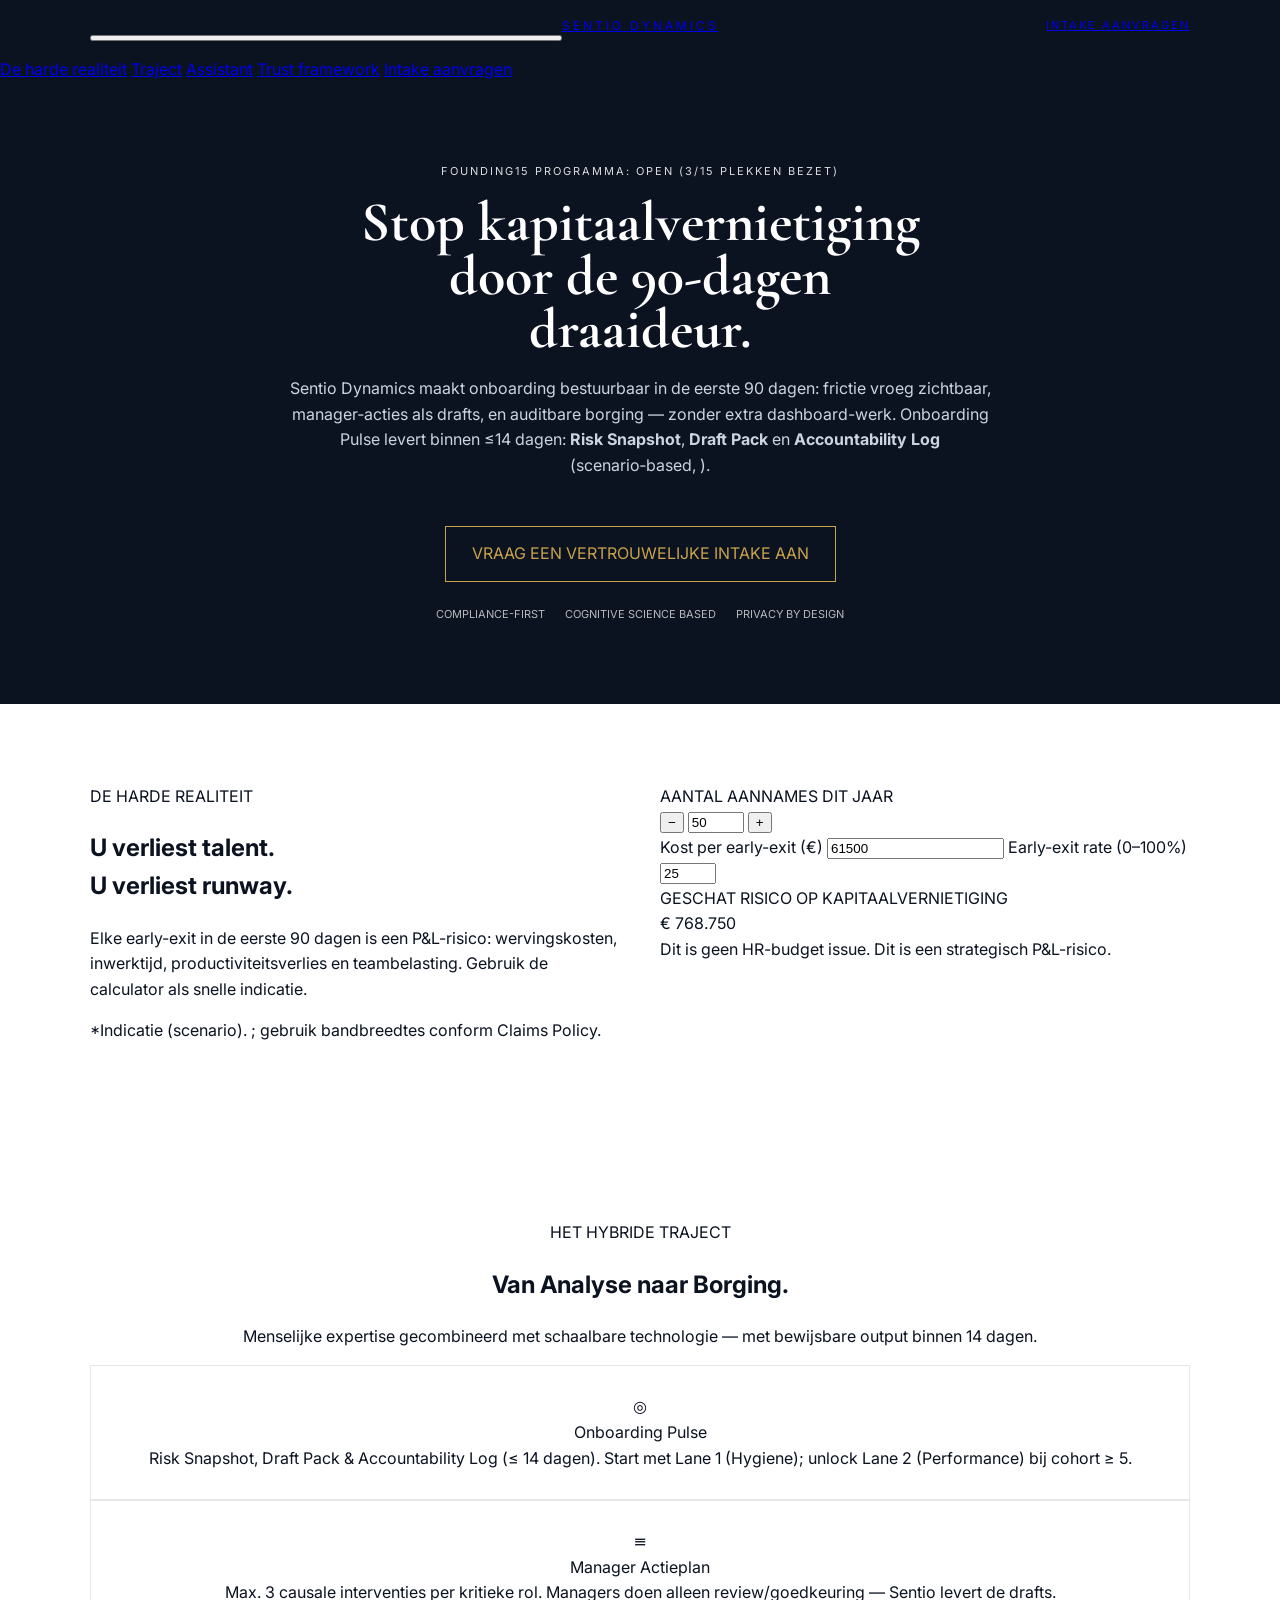
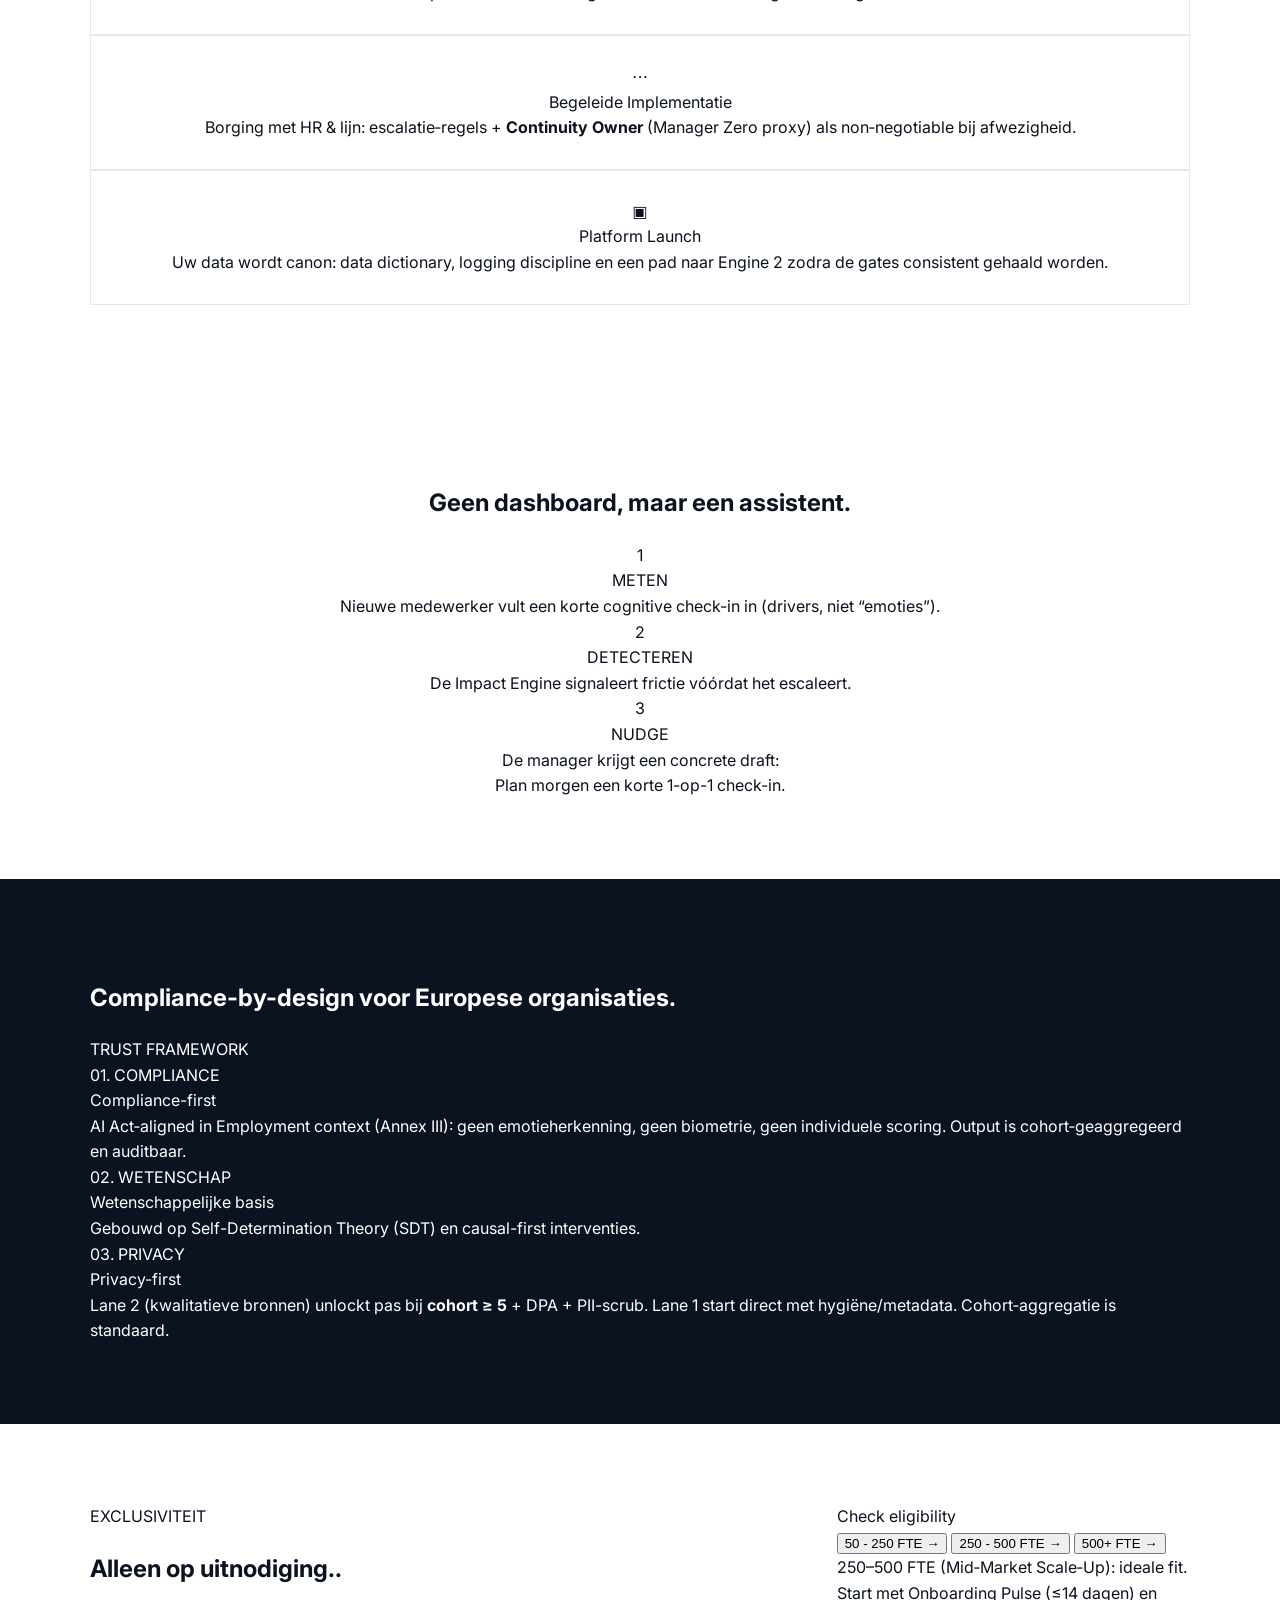
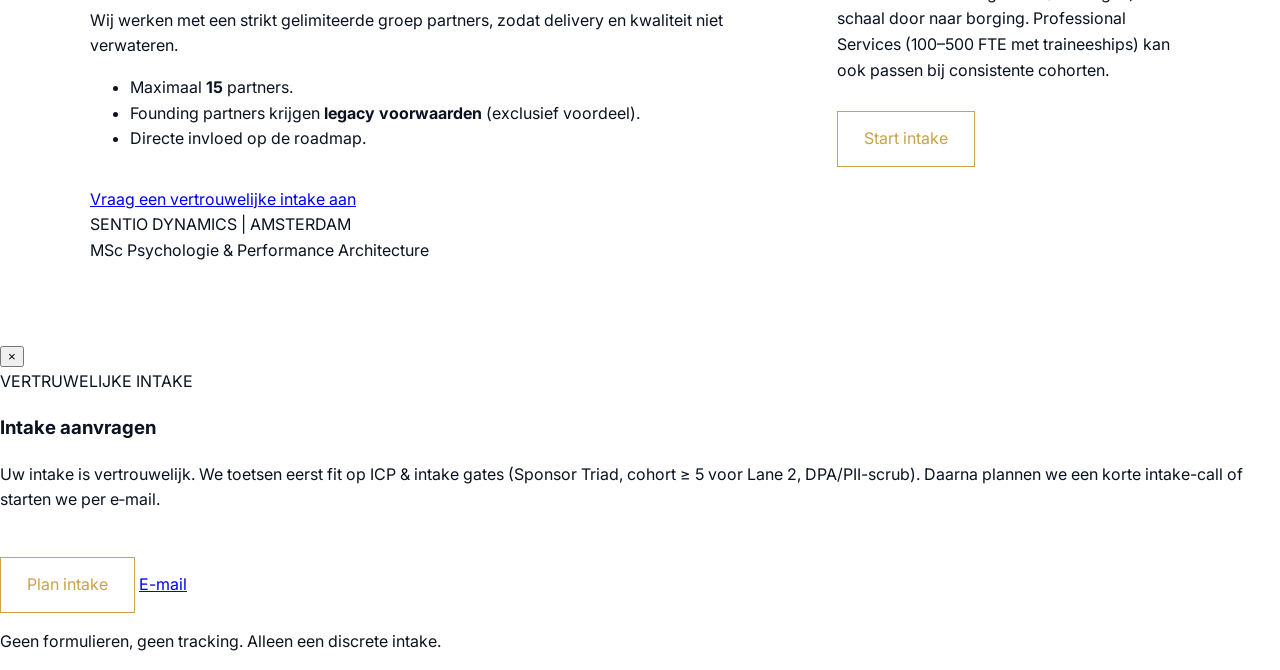
==== index.html @ ab284c91 "Rename index 3.html to index.html" ====
<!doctype html>
<html lang="nl">
<head>
  <meta charset="utf-8" />
  <meta name="viewport" content="width=device-width, initial-scale=1" />
  <title>Sentio Dynamics — Stop kapitaalvernietiging door de 90-dagen draaideur</title>
  <meta name="description" content="Sentio Dynamics maakt onboarding bestuurbaar: binnen 14 dagen een Risk Snapshot, Draft Pack en Accountability Log." />
  <meta property="og:title" content="Sentio Dynamics — Stop kapitaalvernietiging door de 90-dagen draaideur" />
  <meta property="og:description" content="Onboarding Pulse: Risk Snapshot, Draft Pack, Accountability Log. Geen dashboard — wél control." />
  <meta property="og:type" content="website" />
  <meta name="theme-color" content="#0B1220" />
  <link rel="icon" href="assets/favicon.svg" type="image/svg+xml" />
  <link rel="preconnect" href="https://fonts.googleapis.com" />
  <link rel="preconnect" href="https://fonts.gstatic.com" crossorigin />
  <link href="https://fonts.googleapis.com/css2?family=Cormorant+Garamond:wght@400;500;600&family=Inter:wght@400;500;600&display=swap" rel="stylesheet" />
  <link rel="stylesheet" href="styles.css" />
</head>

<body>
  <header class="topbar">
    <div class="container topbar-inner">
      <div class="topbar-spacer"></div>

      <a class="brand" href="#top" aria-label="Sentio Dynamics Home">
        <span class="brand-name">SENTIO DYNAMICS</span>
      </a>

      <a class="topbar-link" href="#intake" data-cta="intake">INTAKE AANVRAGEN</a>

      <button class="mobile-toggle" aria-label="Menu" aria-expanded="false">
        <span></span><span></span><span></span>
      </button>
    </div>

    <div class="mobile-nav" aria-hidden="true">
      <a href="#reality">De harde realiteit</a>
      <a href="#trajectory">Traject</a>
      <a href="#assistent">Assistant</a>
      <a href="#trust">Trust framework</a>
      <a href="#intake" data-cta="intake">Intake aanvragen</a>
    </div>
  </header>

  <main id="top">
    <!-- HERO (dark) -->
    <section class="hero">
      <div class="container hero-inner">
        <div class="badge" id="foundingBadge">
          <span class="badge-dot" aria-hidden="true"></span>
          <span class="badge-text">FOUNDING15 PROGRAMMA: OPEN (<span id="filledCount">3</span>/<span id="totalCount">15</span> PLEKKEN BEZET)</span>
        </div>

        <h1>Stop kapitaalvernietiging<br/>door de 90-dagen<br/>draaideur.</h1>

        <p class="hero-sub">
          Sentio Dynamics maakt onboarding bestuurbaar in de eerste 90 dagen: frictie vroeg zichtbaar,
          manager‑acties als drafts, en auditbare borging — zonder extra dashboard-werk.
          <span class="hero-sub-2">Onboarding Pulse levert binnen ≤14 dagen: <strong>Risk Snapshot</strong>, <strong>Draft Pack</strong> en <strong>Accountability Log</strong> (scenario‑based, ).</span>
        </p>

        <div class="hero-cta" id="intake">
          <a class="btn-gold" href="#" data-cta="intake">VRAAG EEN VERTROUWELIJKE INTAKE AAN</a>
        </div>

        <div class="hero-trust">
          <div class="trust-pill">COMPLIANCE-FIRST</div>
          <div class="trust-pill">COGNITIVE SCIENCE BASED</div>
          <div class="trust-pill">PRIVACY BY DESIGN</div>
        </div>
      </div>
    </section>

    <!-- REALITY + CALCULATOR (light) -->
    <section class="section light" id="reality">
      <div class="container split">
        <div class="split-left">
          <div class="eyebrow">DE HARDE REALITEIT</div>
          <h2>U verliest talent.<br/>U verliest runway.</h2>

          <p class="muted">
            Elke early-exit in de eerste 90 dagen is een P&L-risico: wervingskosten, inwerktijd,
            productiviteitsverlies en teambelasting. Gebruik de calculator als snelle indicatie.
          </p>

          <p class="fine">
            *Indicatie (scenario). ; gebruik bandbreedtes conform Claims Policy.
          </p>
        </div>

        <div class="split-right">
          <div class="calc-card">
            <div class="calc-row">
              <div class="calc-label">AANTAL AANNAMES DIT JAAR</div>
              <div class="calc-input">
                <button class="step" data-step="-1" aria-label="min">−</button>
                <input id="hires" type="number" min="1" max="500" value="50" />
                <button class="step" data-step="1" aria-label="plus">+</button>
              </div>
            </div>

            <div class="calc-grid">
              <label class="field">
                <span>Kost per early-exit (€)</span>
                <input id="cost" type="number" min="5000" step="500" value="61500" />
              </label>
              <label class="field">
                <span>Early-exit rate (0–100%)</span>
                <input id="rate" type="number" min="0" max="100" step="1" value="25" />
              </label>
            </div>

            <div class="calc-result">
              <div class="calc-label red">GESCHAT RISICO OP KAPITAALVERNIETIGING</div>
              <div class="calc-value" id="riskValue">€ 768.750</div>
              <div class="calc-note">Dit is geen HR-budget issue. Dit is een strategisch P&L-risico.</div>
            </div>
          </div>
        </div>
      </div>
    </section>

    <!-- TRAJECT (light) -->
    <section class="section light" id="trajectory">
      <div class="container center">
        <div class="eyebrow">HET HYBRIDE TRAJECT</div>
        <h2>Van Analyse naar Borging.</h2>
        <p class="muted section-lead">Menselijke expertise gecombineerd met schaalbare technologie — met bewijsbare output binnen 14 dagen.</p>

        <div class="cards-4">
          <div class="card">
            <div class="card-icon">◎</div>
            <div class="card-title">Onboarding Pulse</div>
            <div class="card-text">Risk Snapshot, Draft Pack &amp; Accountability Log (≤ 14 dagen). Start met Lane 1 (Hygiene); unlock Lane 2 (Performance) bij cohort ≥ 5.</div>
          </div>
          <div class="card">
            <div class="card-icon">≡</div>
            <div class="card-title">Manager Actieplan</div>
            <div class="card-text">Max. 3 causale interventies per kritieke rol. Managers doen alleen review/goedkeuring — Sentio levert de drafts.</div>
          </div>
          <div class="card">
            <div class="card-icon">⋯</div>
            <div class="card-title">Begeleide Implementatie</div>
            <div class="card-text">Borging met HR &amp; lijn: escalatie‑regels + <strong>Continuity Owner</strong> (Manager Zero proxy) als non‑negotiable bij afwezigheid.</div>
          </div>
          <div class="card card-dark">
            <div class="card-icon">▣</div>
            <div class="card-title">Platform Launch</div>
            <div class="card-text">Uw data wordt canon: data dictionary, logging discipline en een pad naar Engine 2 zodra de gates consistent gehaald worden.</div>
          </div>
        </div>
      </div>
    </section>

    <!-- ASSISTANT (light) -->
    <section class="section light" id="assistent">
      <div class="container center">
        <h2>Geen dashboard, maar een assistent.</h2>

        <div class="steps">
          <div class="stepcol">
            <div class="stepnum">1</div>
            <div class="steptitle">METEN</div>
            <div class="steptext">Nieuwe medewerker vult een korte cognitive check-in in (drivers, niet “emoties”).</div>
          </div>
          <div class="stepcol">
            <div class="stepnum">2</div>
            <div class="steptitle">DETECTEREN</div>
            <div class="steptext">De Impact Engine signaleert frictie vóórdat het escaleert.</div>
          </div>
          <div class="stepcol stepcol-accent">
            <div class="stepnum">3</div>
            <div class="steptitle">NUDGE</div>
            <div class="steptext">De manager krijgt een concrete draft:</div>
            <div class="quote">Plan morgen een korte 1-op-1 check-in.</div>
          </div>
        </div>
      </div>
    </section>

    <!-- TRUST (dark) -->
    <section class="section dark" id="trust">
      <div class="container">
        <div class="trust-head">
          <h2>Compliance-by-design voor Europese organisaties.</h2>
          <div class="trust-tag">TRUST FRAMEWORK</div>
        </div>

        <div class="trust-cards">
          <div class="trust-card">
            <div class="trust-kicker">01. COMPLIANCE</div>
            <div class="trust-title">Compliance-first</div>
            <div class="trust-text">AI Act‑aligned in Employment context (Annex III): geen emotieherkenning, geen biometrie, geen individuele scoring. Output is cohort‑geaggregeerd en auditbaar.</div>
          </div>
          <div class="trust-card">
            <div class="trust-kicker">02. WETENSCHAP</div>
            <div class="trust-title">Wetenschappelijke basis</div>
            <div class="trust-text">Gebouwd op Self-Determination Theory (SDT) en causal-first interventies.</div>
          </div>
          <div class="trust-card">
            <div class="trust-kicker">03. PRIVACY</div>
            <div class="trust-title">Privacy-first</div>
            <div class="trust-text">Lane 2 (kwalitatieve bronnen) unlockt pas bij <strong>cohort ≥ 5</strong> + DPA + PII-scrub. Lane 1 start direct met hygiëne/metadata. Cohort‑aggregatie is standaard.</div>
          </div>
        </div>
      </div>
    </section>

    <!-- EXCLUSIVITY + ELIGIBILITY (light) -->
    <section class="section light" aria-label="Exclusiviteit">
      <div class="container">
        <div class="invite">
          <div class="invite-left">
            <div class="tag">EXCLUSIVITEIT</div>
            <h2>Alleen op uitnodiging..</h2>
            <p class="muted">Wij werken met een strikt gelimiteerde groep partners, zodat delivery en kwaliteit niet verwateren.</p>

            <ul class="bullets">
              <li><span class="bullet-dot"></span> Maximaal <strong>15</strong> partners.</li>
              <li><span class="bullet-dot"></span> Founding partners krijgen <strong>legacy voorwaarden</strong> (exclusief voordeel).</li>
              <li><span class="bullet-dot"></span> Directe invloed op de roadmap.</li>
            </ul>
          </div>

          <div class="invite-right">
            <div class="eligibility">
              <div class="elig-head">Check eligibility</div>
              <button class="elig-item" data-segment="50-250">50 - 250 FTE <span>→</span></button>
              <button class="elig-item elig-recommended" data-segment="250-500">250 - 500 FTE <span>→</span></button>
              <button class="elig-item" data-segment="500+">500+ FTE <span>→</span></button>

              <div class="elig-result" id="eligResult">
                <div class="elig-title">250–500 FTE (Mid‑Market Scale‑Up): ideale fit.</div>
                <div class="elig-text">Start met Onboarding Pulse (≤14 dagen) en schaal door naar borging. Professional Services (100–500 FTE met traineeships) kan ook passen bij consistente cohorten.</div>
                <a class="btn-gold btn-inline" href="#" data-cta="intake">Start intake</a>
              </div>
            </div>
          </div>
        </div>

        <div class="bottom-cta">
          <h3></h3>
          <a class="link" href="#" data-cta="intake">Vraag een vertrouwelijke intake aan</a>
          <div class="footerline">SENTIO DYNAMICS <span class="sep">|</span> AMSTERDAM</div>
          <div class="footerline faint">MSc Psychologie & Performance Architecture</div>
        </div>
      </div>
    </section>
  </main>

  <!-- MODAL -->
  <div class="modal" id="modal" aria-hidden="true" role="dialog" aria-modal="true" aria-label="Intake aanvragen">
    <div class="modal-backdrop" data-close></div>
    <div class="modal-card">
      <button class="modal-close" aria-label="Close" data-close>×</button>
      <div class="modal-tag">VERTRUWELIJKE INTAKE</div>
      <h3>Intake aanvragen</h3>
      <p class="muted">
        Uw intake is vertrouwelijk. We toetsen eerst fit op ICP & intake gates (Sponsor Triad, cohort ≥ 5 voor Lane 2, DPA/PII-scrub). Daarna plannen we een korte intake-call of starten we per e‑mail.
      </p>
      <div class="modal-actions">
        <a class="btn-gold btn-full" href="#" id="bookLink">Plan intake</a>
        <a class="btn-ghost btn-full" href="#" id="emailLink">E-mail</a>
      </div>
      <p class="fine">Geen formulieren, geen tracking. Alleen een discrete intake.</p>
    </div>
  </div>

  <script src="script.js"></script>
</body>
</html>
---- styles.css ----
/* Stable layout stylesheet (unchanged structure) */
body{margin:0;font-family:Inter,system-ui;background:#fff;color:#0B1220;line-height:1.6}
.container{max-width:1100px;margin:auto;padding:0 20px}
.topbar{position:sticky;top:0;background:#0B1220;color:#fff;z-index:10}
.topbar-inner{display:grid;grid-template-columns:1fr auto 1fr;align-items:center;padding:16px 0}
.brand{letter-spacing:3px;font-size:12px}
.topbar-link{justify-self:end;font-size:11px;letter-spacing:2px}
.hero{background:#0B1220;color:#fff;padding:80px 0;text-align:center}
.badge{font-size:11px;letter-spacing:2px;margin-bottom:16px;opacity:.85}
h1{font-family:"Cormorant Garamond",serif;font-size:56px;line-height:.95;margin:0}
.hero-sub{max-width:720px;margin:20px auto;color:#cbd5e1}
.hero-trust{display:flex;gap:20px;justify-content:center;margin-top:24px;font-size:11px;opacity:.7;flex-wrap:wrap}
.btn-gold{display:inline-block;margin-top:28px;padding:14px 26px;border:1px solid #C9A24A;color:#C9A24A;text-decoration:none}
.section{padding:80px 0}
.section.light{background:#fff}
.section.dark{background:#0B1220;color:#fff}
.section.soft{background:#f6f7fb}
.split{display:grid;grid-template-columns:1fr 1fr;gap:40px}
.card{background:#fff;border:1px solid #e5e7eb;padding:28px}
.card.dark{background:#0B1220;color:#fff;border-color:#1f2937}
.price{font-family:"Cormorant Garamond",serif;font-size:40px;color:#7c2d12}
.cards{display:grid;grid-template-columns:repeat(3,1fr);gap:20px;margin-top:40px}
.center{text-align:center}
.invite{display:grid;grid-template-columns:2fr 1fr;gap:40px}
.footer{padding:40px 0;border-top:1px solid #e5e7eb}
@media(max-width:900px){
.split,.cards,.invite{grid-template-columns:1fr}
h1{font-size:44px}
}
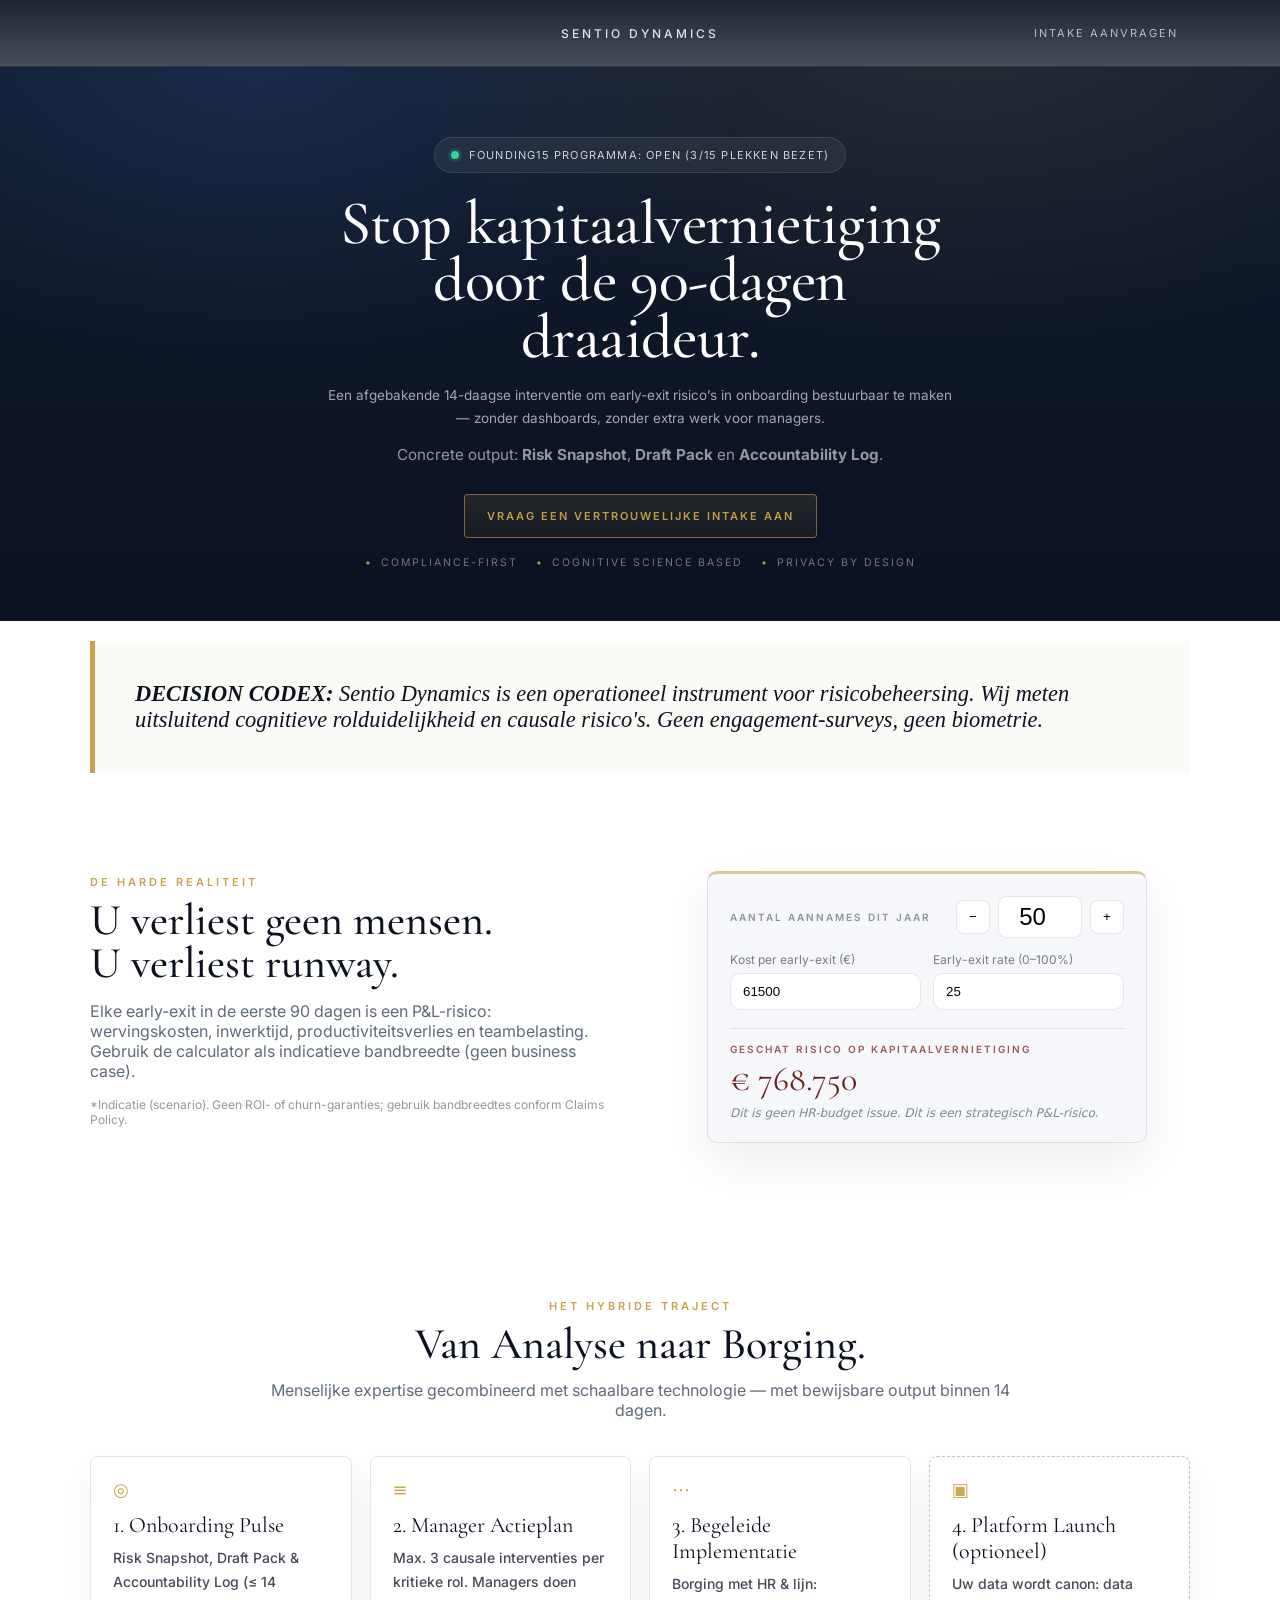
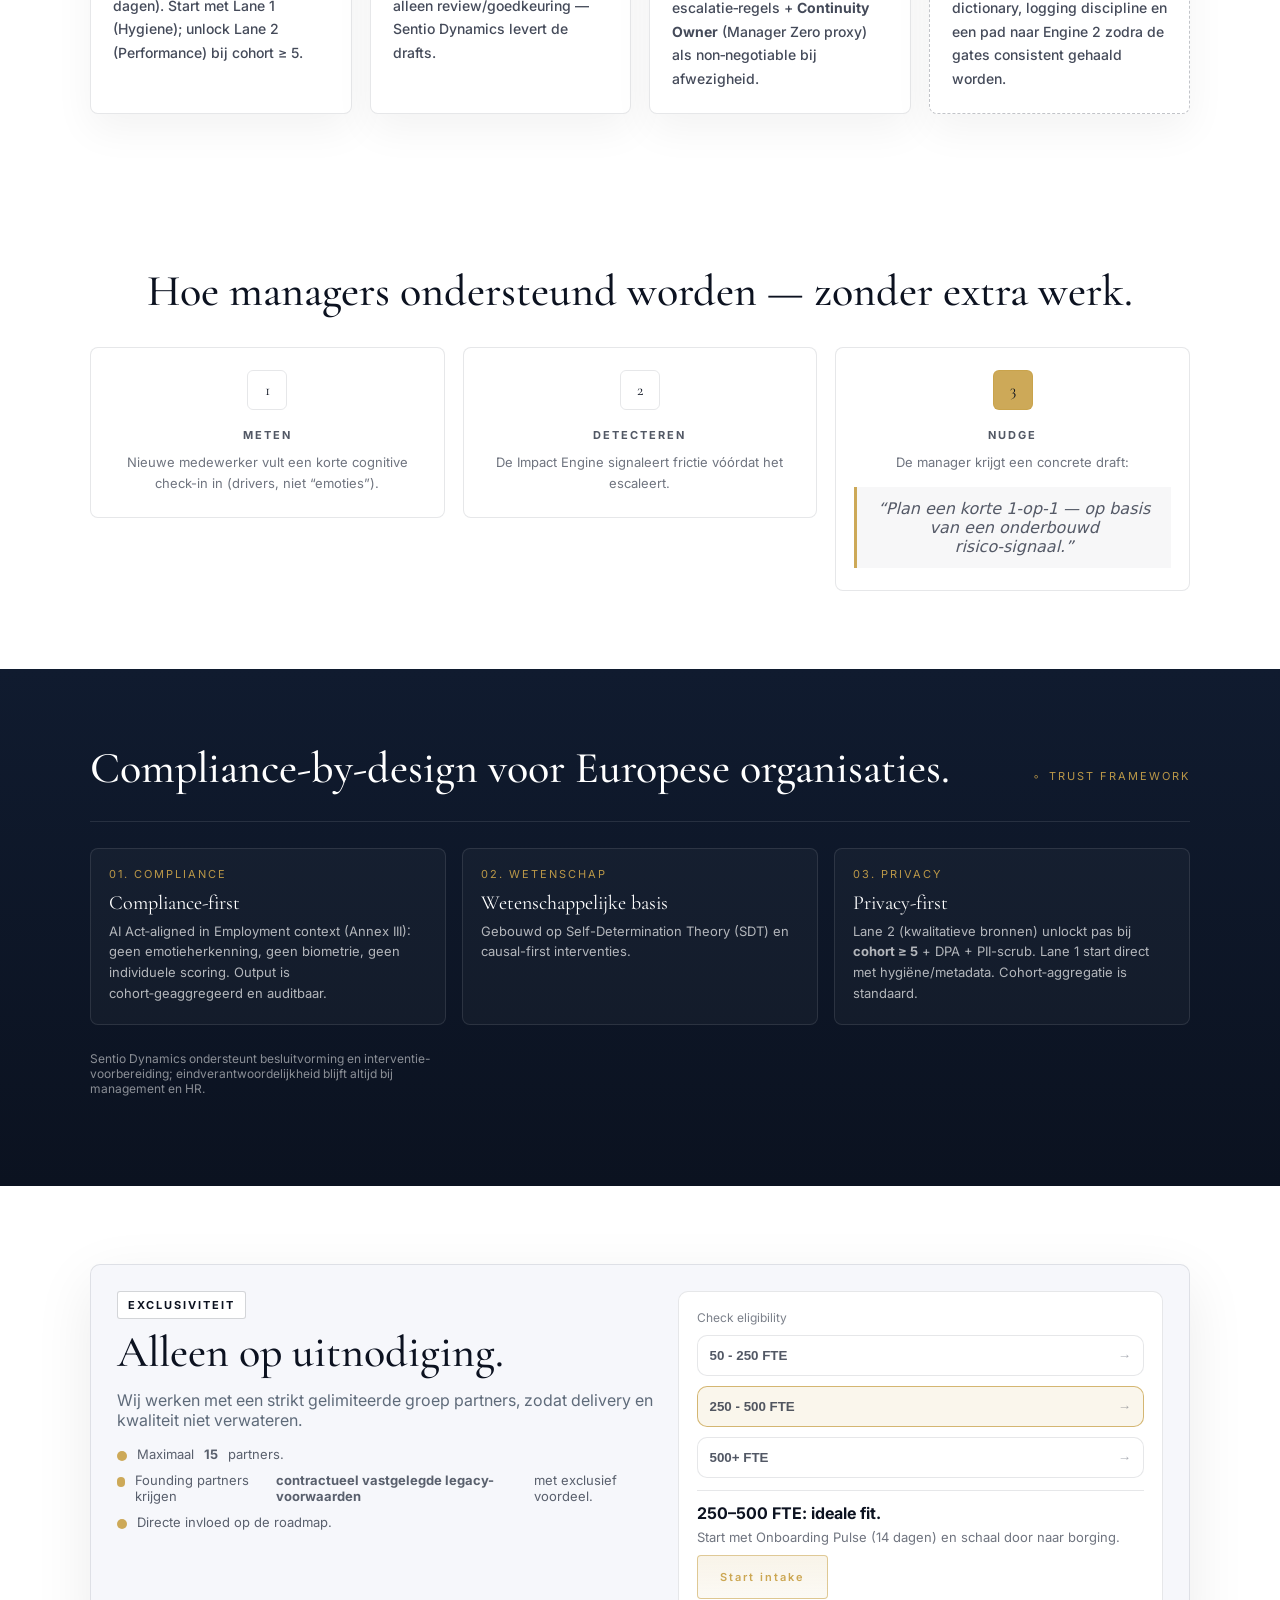
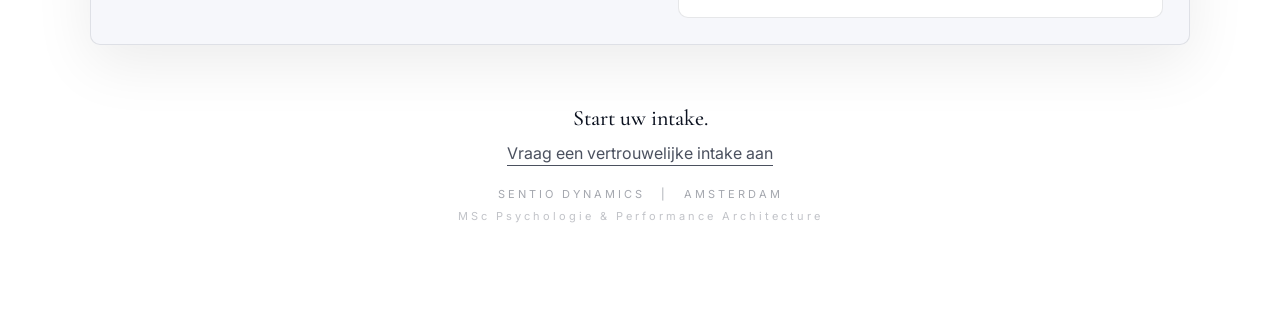
==== commit 99de8dcb: "Add files via upload" ====
--- a/index.html
+++ b/index.html
@@ -3,9 +3,9 @@
 <head>
   <meta charset="utf-8" />
   <meta name="viewport" content="width=device-width, initial-scale=1" />
-  <title>Sentio Dynamics — Stop kapitaalvernietiging door de 90-dagen draaideur</title>
+  <title>Sentio Dynamics</title>
   <meta name="description" content="Sentio Dynamics maakt onboarding bestuurbaar: binnen 14 dagen een Risk Snapshot, Draft Pack en Accountability Log." />
-  <meta property="og:title" content="Sentio Dynamics — Stop kapitaalvernietiging door de 90-dagen draaideur" />
+  <meta property="og:title" content="Sentio Dynamics" />
   <meta property="og:description" content="Onboarding Pulse: Risk Snapshot, Draft Pack, Accountability Log. Geen dashboard — wél control." />
   <meta property="og:type" content="website" />
   <meta name="theme-color" content="#0B1220" />
@@ -35,7 +35,7 @@
     <div class="mobile-nav" aria-hidden="true">
       <a href="#reality">De harde realiteit</a>
       <a href="#trajectory">Traject</a>
-      <a href="#assistent">Assistant</a>
+      <a href="#assistant">Assistant</a>
       <a href="#trust">Trust framework</a>
       <a href="#intake" data-cta="intake">Intake aanvragen</a>
     </div>
@@ -53,9 +53,9 @@
         <h1>Stop kapitaalvernietiging<br/>door de 90-dagen<br/>draaideur.</h1>
 
         <p class="hero-sub">
-          Sentio Dynamics maakt onboarding bestuurbaar in de eerste 90 dagen: frictie vroeg zichtbaar,
-          manager‑acties als drafts, en auditbare borging — zonder extra dashboard-werk.
-          <span class="hero-sub-2">Onboarding Pulse levert binnen ≤14 dagen: <strong>Risk Snapshot</strong>, <strong>Draft Pack</strong> en <strong>Accountability Log</strong> (scenario‑based, ).</span>
+          Een afgebakende 14-daagse interventie om early-exit risico’s in onboarding bestuurbaar te maken —
+          zonder dashboards, zonder extra werk voor managers.
+          <span class="hero-sub-2">Concrete output: <strong>Risk Snapshot</strong>, <strong>Draft Pack</strong> en <strong>Accountability Log</strong>.</span>
         </p>
 
         <div class="hero-cta" id="intake">
@@ -69,21 +69,22 @@
         </div>
       </div>
     </section>
+<div class="container"><div class="iron-clad-box"><strong>DECISION CODEX:</strong> Sentio Dynamics is een operationeel instrument voor risicobeheersing. Wij meten uitsluitend cognitieve rolduidelijkheid en causale risico's. Geen engagement-surveys, geen biometrie.</div></div>
 
     <!-- REALITY + CALCULATOR (light) -->
     <section class="section light" id="reality">
       <div class="container split">
         <div class="split-left">
           <div class="eyebrow">DE HARDE REALITEIT</div>
-          <h2>U verliest talent.<br/>U verliest runway.</h2>
+          <h2>U verliest geen mensen.<br/>U verliest runway.</h2>
 
           <p class="muted">
             Elke early-exit in de eerste 90 dagen is een P&L-risico: wervingskosten, inwerktijd,
-            productiviteitsverlies en teambelasting. Gebruik de calculator als snelle indicatie.
+            productiviteitsverlies en teambelasting. Gebruik de calculator als indicatieve bandbreedte (geen business case).
           </p>
 
           <p class="fine">
-            *Indicatie (scenario). ; gebruik bandbreedtes conform Claims Policy.
+            *Indicatie (scenario). Geen ROI- of churn-garanties; gebruik bandbreedtes conform Claims Policy.
           </p>
         </div>
 
@@ -129,22 +130,22 @@
         <div class="cards-4">
           <div class="card">
             <div class="card-icon">◎</div>
-            <div class="card-title">Onboarding Pulse</div>
+            <div class="card-title">1. Onboarding Pulse</div>
             <div class="card-text">Risk Snapshot, Draft Pack &amp; Accountability Log (≤ 14 dagen). Start met Lane 1 (Hygiene); unlock Lane 2 (Performance) bij cohort ≥ 5.</div>
           </div>
           <div class="card">
             <div class="card-icon">≡</div>
-            <div class="card-title">Manager Actieplan</div>
-            <div class="card-text">Max. 3 causale interventies per kritieke rol. Managers doen alleen review/goedkeuring — Sentio levert de drafts.</div>
+            <div class="card-title">2. Manager Actieplan</div>
+            <div class="card-text">Max. 3 causale interventies per kritieke rol. Managers doen alleen review/goedkeuring — Sentio Dynamics levert de drafts.</div>
           </div>
           <div class="card">
             <div class="card-icon">⋯</div>
-            <div class="card-title">Begeleide Implementatie</div>
+            <div class="card-title">3. Begeleide Implementatie</div>
             <div class="card-text">Borging met HR &amp; lijn: escalatie‑regels + <strong>Continuity Owner</strong> (Manager Zero proxy) als non‑negotiable bij afwezigheid.</div>
           </div>
           <div class="card card-dark">
             <div class="card-icon">▣</div>
-            <div class="card-title">Platform Launch</div>
+            <div class="card-title">4. Platform Launch (optioneel)</div>
             <div class="card-text">Uw data wordt canon: data dictionary, logging discipline en een pad naar Engine 2 zodra de gates consistent gehaald worden.</div>
           </div>
         </div>
@@ -152,9 +153,9 @@
     </section>
 
     <!-- ASSISTANT (light) -->
-    <section class="section light" id="assistent">
+    <section class="section light" id="assistant">
       <div class="container center">
-        <h2>Geen dashboard, maar een assistent.</h2>
+        <h2>Hoe managers ondersteund worden — zonder extra werk.</h2>
 
         <div class="steps">
           <div class="stepcol">
@@ -171,7 +172,7 @@
             <div class="stepnum">3</div>
             <div class="steptitle">NUDGE</div>
             <div class="steptext">De manager krijgt een concrete draft:</div>
-            <div class="quote">Plan morgen een korte 1-op-1 check-in.</div>
+            <div class="quote">“Plan een korte 1‑op‑1 — op basis van een onderbouwd risico‑signaal.”</div>
           </div>
         </div>
       </div>
@@ -201,7 +202,10 @@
             <div class="trust-title">Privacy-first</div>
             <div class="trust-text">Lane 2 (kwalitatieve bronnen) unlockt pas bij <strong>cohort ≥ 5</strong> + DPA + PII-scrub. Lane 1 start direct met hygiëne/metadata. Cohort‑aggregatie is standaard.</div>
           </div>
-        </div>
+        <p class="fine">
+          Sentio Dynamics ondersteunt besluitvorming en interventie-voorbereiding; eindverantwoordelijkheid
+          blijft altijd bij management en HR.
+        </p>
       </div>
     </section>
 
@@ -211,12 +215,12 @@
         <div class="invite">
           <div class="invite-left">
             <div class="tag">EXCLUSIVITEIT</div>
-            <h2>Alleen op uitnodiging..</h2>
+            <h2>Alleen op uitnodiging.</h2>
             <p class="muted">Wij werken met een strikt gelimiteerde groep partners, zodat delivery en kwaliteit niet verwateren.</p>
 
             <ul class="bullets">
               <li><span class="bullet-dot"></span> Maximaal <strong>15</strong> partners.</li>
-              <li><span class="bullet-dot"></span> Founding partners krijgen <strong>legacy voorwaarden</strong> (exclusief voordeel).</li>
+              <li><span class="bullet-dot"></span> Founding partners krijgen <strong>contractueel vastgelegde legacy-voorwaarden</strong> met exclusief voordeel.</li>
               <li><span class="bullet-dot"></span> Directe invloed op de roadmap.</li>
             </ul>
           </div>
@@ -238,7 +242,7 @@
         </div>
 
         <div class="bottom-cta">
-          <h3></h3>
+          <h3>Start uw intake.</h3>
           <a class="link" href="#" data-cta="intake">Vraag een vertrouwelijke intake aan</a>
           <div class="footerline">SENTIO DYNAMICS <span class="sep">|</span> AMSTERDAM</div>
           <div class="footerline faint">MSc Psychologie & Performance Architecture</div>
@@ -267,4 +271,4 @@
 
   <script src="script.js"></script>
 </body>
-</html>
+</html>
--- a/styles.css
+++ b/styles.css
@@ -1,29 +1,611 @@
-/* Stable layout stylesheet (unchanged structure) */
-body{margin:0;font-family:Inter,system-ui;background:#fff;color:#0B1220;line-height:1.6}
-.container{max-width:1100px;margin:auto;padding:0 20px}
-.topbar{position:sticky;top:0;background:#0B1220;color:#fff;z-index:10}
-.topbar-inner{display:grid;grid-template-columns:1fr auto 1fr;align-items:center;padding:16px 0}
-.brand{letter-spacing:3px;font-size:12px}
-.topbar-link{justify-self:end;font-size:11px;letter-spacing:2px}
-.hero{background:#0B1220;color:#fff;padding:80px 0;text-align:center}
-.badge{font-size:11px;letter-spacing:2px;margin-bottom:16px;opacity:.85}
-h1{font-family:"Cormorant Garamond",serif;font-size:56px;line-height:.95;margin:0}
-.hero-sub{max-width:720px;margin:20px auto;color:#cbd5e1}
-.hero-trust{display:flex;gap:20px;justify-content:center;margin-top:24px;font-size:11px;opacity:.7;flex-wrap:wrap}
-.btn-gold{display:inline-block;margin-top:28px;padding:14px 26px;border:1px solid #C9A24A;color:#C9A24A;text-decoration:none}
-.section{padding:80px 0}
-.section.light{background:#fff}
-.section.dark{background:#0B1220;color:#fff}
-.section.soft{background:#f6f7fb}
-.split{display:grid;grid-template-columns:1fr 1fr;gap:40px}
-.card{background:#fff;border:1px solid #e5e7eb;padding:28px}
-.card.dark{background:#0B1220;color:#fff;border-color:#1f2937}
-.price{font-family:"Cormorant Garamond",serif;font-size:40px;color:#7c2d12}
-.cards{display:grid;grid-template-columns:repeat(3,1fr);gap:20px;margin-top:40px}
+/* Sentio Dynamics — one-page landing (static, no build tools) */
+
+:root{
+  --navy:#0B1220;
+  --navy2:#101B2F;
+  --paper:#FFFFFF;
+  --paper2:#F6F7FB;
+  --ink:#0C1220;
+  --muted:#5F6B7A;
+  --line:rgba(15, 23, 42, 0.10);
+
+  --gold:#C9A24A;
+  --gold2:#B58A2A;
+
+  --serif:"Cormorant Garamond", ui-serif, Georgia, "Times New Roman", serif;
+  --sans:Inter, ui-sans-serif, system-ui, -apple-system, Segoe UI, Roboto, Helvetica, Arial, "Apple Color Emoji","Segoe UI Emoji";
+
+  --radius:18px;
+  --radius2:28px;
+  --shadow:0 24px 80px rgba(0,0,0,0.18);
+  --max:1100px;
+}
+
+*{box-sizing:border-box}
+html{scroll-behavior:smooth}
+body{
+  margin:0;
+  font-family:var(--sans);
+  color:var(--ink);
+  background:var(--paper);
+}
+
+.container{width:min(var(--max), calc(100% - 44px)); margin:0 auto;}
+
+.topbar{
+  position:sticky;
+  top:0;
+  z-index:50;
+  background:linear-gradient(180deg, rgba(11,18,32,0.92), rgba(11,18,32,0.75));
+  border-bottom:1px solid rgba(255,255,255,0.08);
+  backdrop-filter: blur(14px);
+}
+
+.topbar-inner{
+  display:grid;
+  grid-template-columns: 1fr auto 1fr;
+  align-items:center;
+  padding:16px 0;
+  gap:14px;
+}
+
+.topbar-spacer{height:1px}
+
+.brand{
+  justify-self:center;
+  text-decoration:none;
+  color:rgba(255,255,255,0.86);
+  letter-spacing:3px;
+  font-size:12px;
+  font-weight:500;
+}
+.brand-name{white-space:nowrap}
+
+.topbar-link{
+  justify-self:end;
+  text-decoration:none;
+  color:rgba(255,255,255,0.66);
+  letter-spacing:2px;
+  font-size:11px;
+  padding:10px 12px;
+  border-radius:999px;
+}
+.topbar-link:hover{background:rgba(255,255,255,0.06); color:rgba(255,255,255,0.82)}
+
+.mobile-toggle{
+  display:none;
+  justify-self:end;
+  width:44px;height:40px;
+  border-radius:12px;
+  background:rgba(255,255,255,0.06);
+  border:1px solid rgba(255,255,255,0.10);
+  cursor:pointer;
+}
+.mobile-toggle span{
+  display:block;
+  width:18px; height:2px;
+  background:rgba(255,255,255,0.74);
+  margin:4px auto;
+  border-radius:2px;
+}
+
+.mobile-nav{
+  display:none;
+  padding:10px 0 18px;
+  border-top:1px solid rgba(255,255,255,0.08);
+}
+.mobile-nav a{
+  display:block;
+  padding:12px 0;
+  color:rgba(255,255,255,0.82);
+  text-decoration:none;
+  font-size:14px;
+}
+.mobile-nav a:hover{opacity:0.9}
+
+.hero{
+  background:
+    radial-gradient(1000px 600px at 75% -10%, rgba(201,162,74,0.13), transparent 58%),
+    radial-gradient(900px 560px at 20% 0%, rgba(107,150,255,0.12), transparent 55%),
+    linear-gradient(180deg, var(--navy2), var(--navy));
+  color:#fff;
+  padding:70px 0 52px;
+}
+
+.hero-inner{
+  text-align:center;
+  max-width: 920px;
+}
+
+.badge{
+  display:inline-flex;
+  align-items:center;
+  gap:10px;
+  padding:10px 16px;
+  border-radius:999px;
+  background:rgba(255,255,255,0.06);
+  border:1px solid rgba(255,255,255,0.10);
+  color:rgba(255,255,255,0.78);
+  letter-spacing:1.2px;
+  font-size:11px;
+  margin-bottom: 22px;
+}
+.badge-dot{
+  width:8px; height:8px; border-radius:99px;
+  background:#34D399;
+  box-shadow:0 0 0 3px rgba(52,211,153,0.16);
+}
+
+h1{
+  font-family:var(--serif);
+  font-weight:500;
+  font-size:62px;
+  line-height:0.92;
+  letter-spacing:-0.6px;
+  margin:0 0 18px;
+}
+.hero-sub{
+  max-width: 70ch;
+  margin:0 auto 26px;
+  color:rgba(255,255,255,0.62);
+  font-size:13.5px;
+  line-height:1.7;
+}
+
+.hero-cta{margin: 6px 0 18px;}
+
+.btn-gold{
+  display:inline-flex;
+  transition: border-color .2s ease, background .2s ease;
+  align-items:center;
+  justify-content:center;
+  padding:14px 22px;
+  border-radius:4px;
+  border:1px solid rgba(201,162,74,0.55);
+  background:linear-gradient(180deg, rgba(201,162,74,0.12), rgba(201,162,74,0.06));
+  color:rgba(201,162,74,0.95);
+  letter-spacing:2px;
+  font-size:11px;
+  font-weight:600;
+  text-decoration:none;
+}
+.btn-gold:hover{border-color:rgba(201,162,74,0.75); background:rgba(201,162,74,0.10)}
+.btn-inline{margin-top:10px}
+.btn-full{width:100%}
+
+.btn-ghost{
+  display:inline-flex;
+  align-items:center;
+  justify-content:center;
+  padding:14px 22px;
+  border-radius:10px;
+  border:1px solid rgba(15,23,42,0.14);
+  background:#fff;
+  color:#0B1220;
+  font-weight:600;
+  text-decoration:none;
+}
+.btn-ghost:hover{background:rgba(15,23,42,0.02)}
+
+.hero-trust{
+  display:flex;
+  gap:18px;
+  justify-content:center;
+  flex-wrap:wrap;
+  margin-top: 14px;
+  color:rgba(255,255,255,0.42);
+  font-size:10.5px;
+  letter-spacing:2px;
+}
+.trust-pill{
+  display:flex;
+  align-items:center;
+  gap:8px;
+}
+.trust-pill::before{
+  content:"•";
+  color:rgba(201,162,74,0.9);
+}
+
+.section{padding:78px 0}
+.section.light{background:var(--paper)}
+.section.dark{
+  background:linear-gradient(180deg, var(--navy2), var(--navy));
+  color:#fff;
+}
+
+.eyebrow{
+  font-size:11px;
+  letter-spacing:3px;
+  color:var(--gold);
+  margin-bottom: 10px;
+  font-weight:600;
+}
+
+h2{
+  font-family:var(--serif);
+  font-weight:500;
+  font-size:44px;
+  line-height:0.98;
+  margin:0 0 14px;
+}
+.muted{color:var(--muted)}
+.section-lead{max-width:75ch; margin: 0 auto 26px;}
+
+.fine{color:rgba(15,23,42,0.45); font-size:12px; margin-top:10px}
+.section.dark .fine{color:rgba(255,255,255,0.52)}
+
+.split{
+  display:grid;
+  grid-template-columns: 1fr 1fr;
+  gap:48px;
+  align-items:center;
+}
+.split-left{max-width:520px}
+.split-right{display:flex; justify-content:center}
+
+.calc-card{
+  width:min(440px, 100%);
+  background:var(--paper2);
+  border:1px solid rgba(15,23,42,0.10);
+  border-top:3px solid rgba(201,162,74,0.55);
+  border-radius:10px;
+  padding:22px;
+  box-shadow:0 18px 50px rgba(0,0,0,0.07);
+}
+.calc-row{display:flex; align-items:center; justify-content:space-between; gap:12px; margin-bottom:14px}
+.calc-label{font-size:10px; letter-spacing:2px; color:rgba(15,23,42,0.45); font-weight:600}
+.calc-label.red{color:rgba(120, 20, 20, 0.70)}
+.calc-input{display:flex; align-items:center; gap:8px}
+.calc-input input{
+  width:84px;
+  font-size:24px;
+  padding:6px 10px;
+  text-align:center;
+  border:1px solid rgba(15,23,42,0.10);
+  border-radius:8px;
+  background:#fff;
+}
+.step{
+  width:34px;height:34px;
+  border-radius:8px;
+  border:1px solid rgba(15,23,42,0.10);
+  background:#fff;
+  cursor:pointer;
+}
+.step:hover{background:rgba(15,23,42,0.03)}
+
+.calc-grid{
+  display:grid;
+  grid-template-columns: 1fr 1fr;
+  gap:12px;
+  margin: 10px 0 18px;
+}
+.field span{
+  display:block;
+  font-size:12px;
+  color:rgba(15,23,42,0.55);
+  margin-bottom:6px;
+}
+.field input{
+  width:100%;
+  padding:10px 12px;
+  border-radius:10px;
+  border:1px solid rgba(15,23,42,0.10);
+  background:#fff;
+}
+
+.calc-result{
+  padding-top:14px;
+  border-top:1px solid rgba(15,23,42,0.10);
+}
+.calc-value{
+  font-family:var(--serif);
+  font-size:34px;
+  color:#6B1E1E;
+  margin-top:4px;
+}
+.calc-note{
+  color:rgba(15,23,42,0.50);
+  font-size:12px;
+  margin-top:6px;
+  font-style:italic;
+}
+
 .center{text-align:center}
-.invite{display:grid;grid-template-columns:2fr 1fr;gap:40px}
-.footer{padding:40px 0;border-top:1px solid #e5e7eb}
-@media(max-width:900px){
-.split,.cards,.invite{grid-template-columns:1fr}
-h1{font-size:44px}
-}
+
+.cards-4{
+  display:grid;
+  grid-template-columns: repeat(4, 1fr);
+  gap:18px;
+  margin-top: 36px;
+}
+.card{
+  background:#fff;
+  border:1px solid rgba(15,23,42,0.10);
+  border-radius:8px;
+  padding:22px;
+  text-align:left;
+  box-shadow:0 16px 40px rgba(0,0,0,0.05);
+  min-height: 210px;
+}
+.card-dark{
+  background:#fff;
+  color:var(--ink);
+  border:1px dashed rgba(15,23,42,0.25);
+}
+.card-icon{color:rgba(201,162,74,0.95); font-size:18px; margin-bottom: 12px}
+.card-title{
+  font-family:var(--serif);
+  font-size:22px;
+  margin-bottom: 8px;
+}
+.card-text{
+  font-family: var(--sans);
+  font-size:14px;
+  line-height:1.7;
+  color:rgba(15,23,42,0.78);
+  font-weight:500;
+}
+.card-dark .card-text{color:rgba(15,23,42,0.78)}
+
+.steps{
+  margin-top: 34px;
+  display:grid;
+  grid-template-columns: repeat(3, 1fr);
+  gap: 18px;
+  align-items:start;
+}
+.stepcol{
+  padding:22px 18px;
+  border-radius:8px;
+  border:1px solid rgba(15,23,42,0.10);
+  background:#fff;
+  text-align:center;
+}
+.stepnum{
+  width:40px;height:40px;
+  display:inline-flex;
+  align-items:center;
+  justify-content:center;
+  border:1px solid rgba(15,23,42,0.10);
+  border-radius:6px;
+  font-family:var(--serif);
+}
+.steptitle{
+  margin-top: 18px;
+  font-size:11px;
+  letter-spacing:2px;
+  font-weight:700;
+  color:rgba(15,23,42,0.72);
+}
+.steptext{
+  margin-top: 10px;
+  color:rgba(15,23,42,0.60);
+  font-size:13px;
+  line-height:1.65;
+}
+.stepcol-accent .stepnum{
+  background:rgba(201,162,74,0.92);
+  border-color:rgba(201,162,74,0.92);
+  color:#0B1220;
+}
+.quote{
+  margin-top: 14px;
+  display:inline-block;
+  padding:12px 14px;
+  border-left:3px solid rgba(201,162,74,0.92);
+  background:rgba(15,23,42,0.03);
+  font-style:italic;
+  color:rgba(15,23,42,0.70);
+}
+
+.trust-head{
+  display:flex;
+  align-items:center;
+  justify-content:space-between;
+  gap:18px;
+  border-bottom:1px solid rgba(255,255,255,0.10);
+  padding-bottom: 16px;
+  margin-bottom: 26px;
+}
+.trust-tag{
+  font-size:11px;
+  letter-spacing:2px;
+  color:rgba(201,162,74,0.92);
+  display:flex;
+  align-items:center;
+  gap:8px;
+}
+.trust-tag::before{content:"◦"; color:rgba(201,162,74,0.92)}
+
+.trust-cards{
+  display:grid;
+  grid-template-columns: repeat(3, 1fr);
+  gap:16px;
+}
+.trust-card{
+  border:1px solid rgba(255,255,255,0.10);
+  background:rgba(255,255,255,0.03);
+  border-radius:8px;
+  padding:18px 18px 20px;
+}
+.trust-kicker{
+  font-size:11px;
+  letter-spacing:2px;
+  color:rgba(201,162,74,0.92);
+  margin-bottom: 10px;
+}
+.trust-title{
+  font-family:var(--serif);
+  font-size:20px;
+  margin-bottom: 6px;
+}
+.trust-text{color:rgba(255,255,255,0.68); font-size:13px; line-height:1.6}
+
+.invite{
+  background:var(--paper2);
+  border:1px solid rgba(15,23,42,0.10);
+  border-radius:10px;
+  box-shadow:0 18px 60px rgba(0,0,0,0.08);
+  display:grid;
+  grid-template-columns: 1.05fr 0.95fr;
+  gap:24px;
+  padding:26px;
+}
+.tag{
+  display:inline-block;
+  border:1px solid rgba(15,23,42,0.18);
+  border-radius:3px;
+  padding:6px 10px;
+  font-size:11px;
+  letter-spacing:2px;
+  font-weight:700;
+  margin-bottom: 12px;
+  background:#fff;
+}
+.bullets{list-style:none; padding:0; margin:16px 0 0}
+.bullets li{
+  display:flex; align-items:flex-start; gap:10px;
+  margin: 10px 0;
+  color:rgba(15,23,42,0.68);
+  font-size:13px;
+}
+.bullet-dot{
+  width:10px;height:10px;
+  border-radius:99px;
+  margin-top:5px;
+  background:rgba(201,162,74,0.92);
+}
+
+.eligibility{
+  background:#fff;
+  border:1px solid rgba(15,23,42,0.10);
+  border-radius:10px;
+  padding:18px;
+}
+.elig-head{font-size:12px; color:rgba(15,23,42,0.55); margin-bottom:10px}
+.elig-item{
+  width:100%;
+  display:flex;
+  align-items:center;
+  justify-content:space-between;
+  border:1px solid rgba(15,23,42,0.10);
+  background:#fff;
+  padding:12px 12px;
+  border-radius:10px;
+  margin: 10px 0;
+  cursor:pointer;
+  font-weight:600;
+  color:rgba(15,23,42,0.72);
+}
+.elig-item span{color:rgba(15,23,42,0.35)}
+.elig-item:hover{background:rgba(15,23,42,0.02)}
+.elig-recommended{
+  border-color:rgba(201,162,74,0.55);
+}
+.elig-item.active{
+  background:rgba(201,162,74,0.10);
+  border-color:rgba(201,162,74,0.75);
+}
+.elig-result{
+  margin-top: 12px;
+  padding-top: 12px;
+  border-top:1px solid rgba(15,23,42,0.10);
+}
+.elig-title{font-weight:700; margin-bottom:6px}
+.elig-text{color:rgba(15,23,42,0.60); font-size:13px}
+
+.bottom-cta{
+  text-align:center;
+  padding:60px 0 20px;
+}
+.bottom-cta h3{
+  font-family:var(--serif);
+  font-weight:500;
+  font-size:22px;
+  margin:0 0 12px;
+}
+.link{
+  color:rgba(15,23,42,0.75);
+  text-decoration:underline;
+  text-underline-offset:6px;
+}
+.footerline{
+  margin-top: 24px;
+  letter-spacing:3px;
+  font-size:11px;
+  color:rgba(15,23,42,0.38);
+}
+.footerline.faint{color:rgba(15,23,42,0.26); margin-top:8px}
+.sep{padding:0 10px}
+
+.modal{
+  position:fixed;
+  inset:0;
+  display:none;
+}
+.modal.show{display:block}
+.modal-backdrop{
+  position:absolute; inset:0;
+  background:rgba(11,18,32,0.55);
+}
+.modal-card{
+  position:relative;
+  width:min(520px, calc(100% - 44px));
+  margin: 12vh auto 0;
+  background:#fff;
+  border-radius:14px;
+  border:1px solid rgba(15,23,42,0.12);
+  box-shadow: var(--shadow);
+  padding:22px;
+}
+.modal-close{
+  position:absolute;
+  top:10px; right:10px;
+  width:38px;height:38px;
+  border-radius:10px;
+  border:1px solid rgba(15,23,42,0.10);
+  background:#fff;
+  cursor:pointer;
+  font-size:20px;
+}
+.modal-tag{
+  font-size:11px;
+  letter-spacing:2px;
+  color:var(--gold2);
+  font-weight:700;
+  margin-bottom: 10px;
+}
+.modal-actions{
+  display:grid;
+  grid-template-columns: 1fr;
+  gap:10px;
+  margin-top: 14px;
+}
+
+@media (max-width: 980px){
+  .cards-4{grid-template-columns: repeat(2, 1fr)}
+  .split{grid-template-columns: 1fr}
+  .split-right{justify-content:flex-start}
+  h1{font-size:52px}
+}
+
+@media (max-width: 760px){
+  .topbar-inner{grid-template-columns: 1fr auto 1fr}
+  .topbar-link{display:none}
+  .mobile-toggle{display:block}
+  .mobile-nav{display:none}
+  .mobile-nav.show{display:block}
+  h1{font-size:44px; line-height:0.95}
+  h2{font-size:38px}
+  .cards-4{grid-template-columns: 1fr}
+  .steps{grid-template-columns: 1fr}
+  .trust-cards{grid-template-columns: 1fr}
+  .invite{grid-template-columns: 1fr}
+}
+
+
+.hero-sub-2{display:block; margin-top:12px; font-size:0.95rem; opacity:.9}
+
+.iron-clad-box { border-left: 5px solid #C9A24A; background: rgba(201,162,74,0.05); padding: 40px; font-family: "Cormorant Garamond", serif; font-size: 1.4rem; font-style: italic; margin: 20px 0; color: #0B1220; }
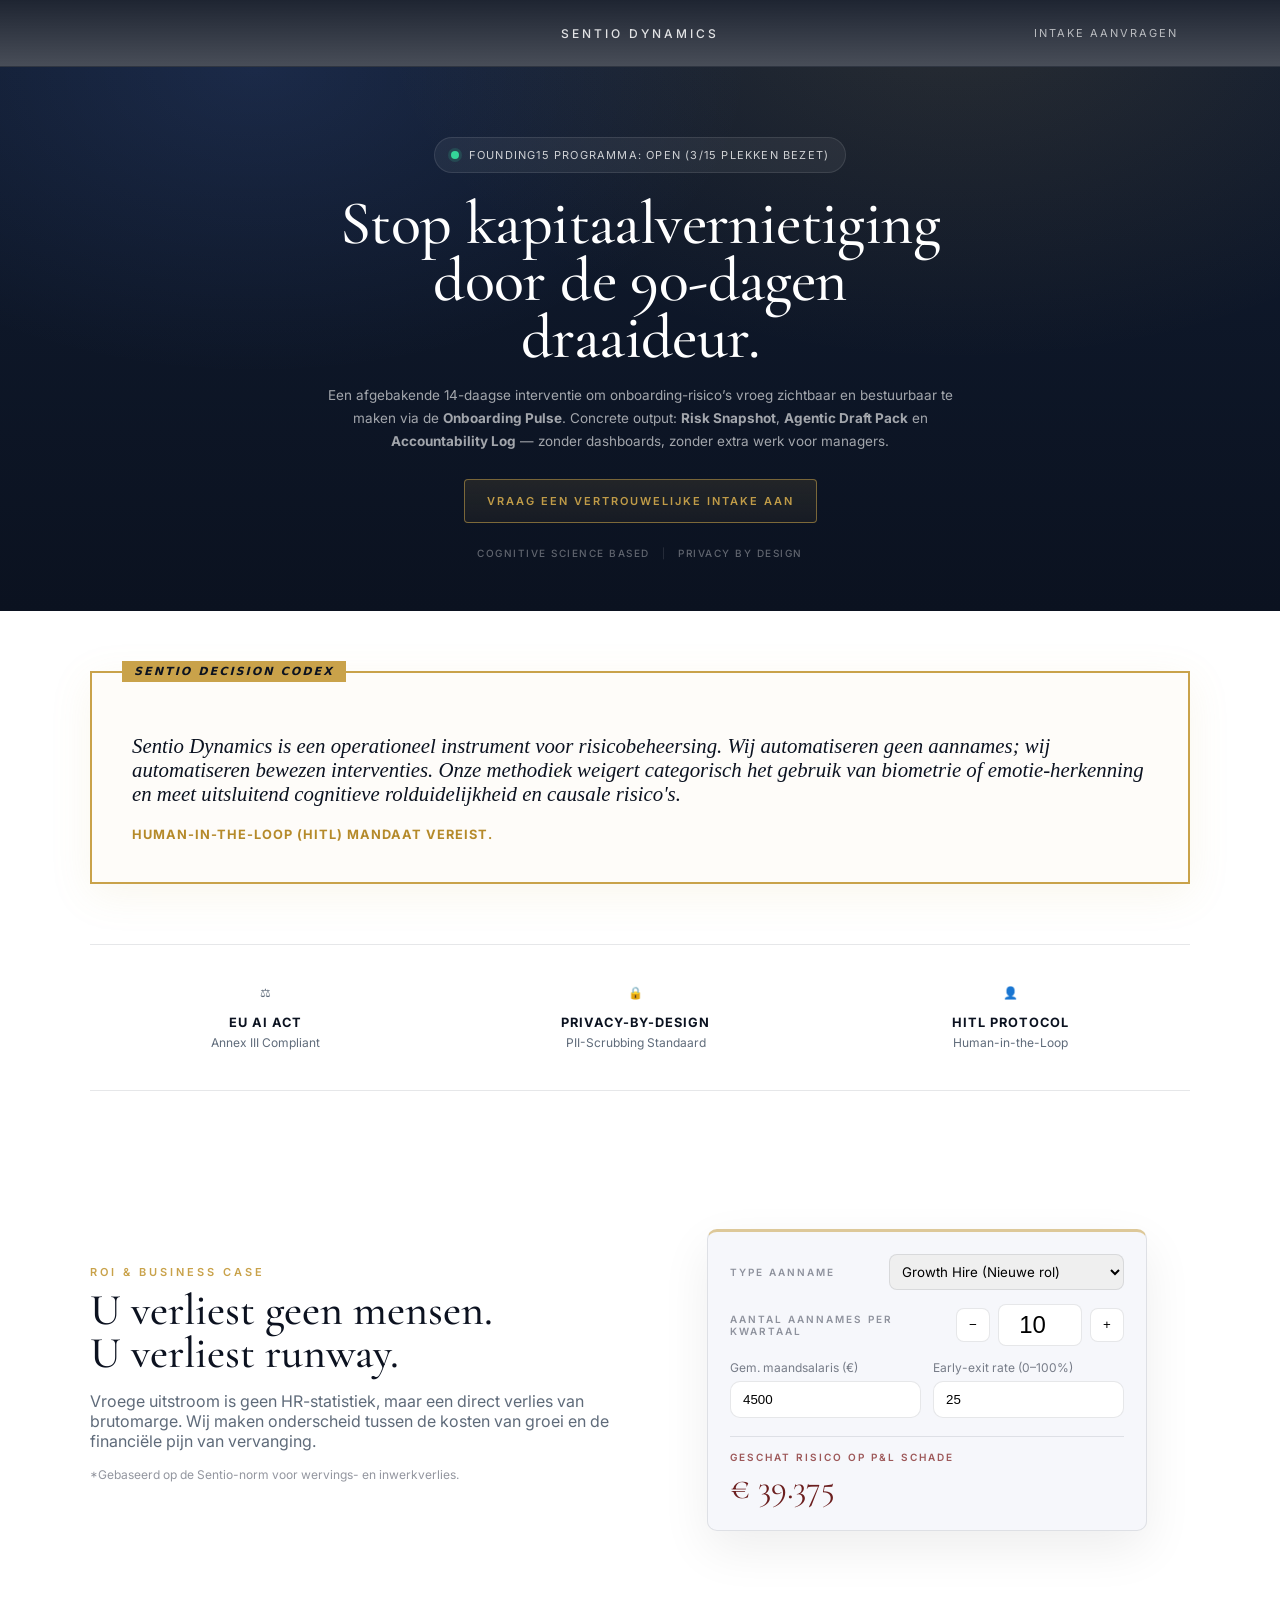
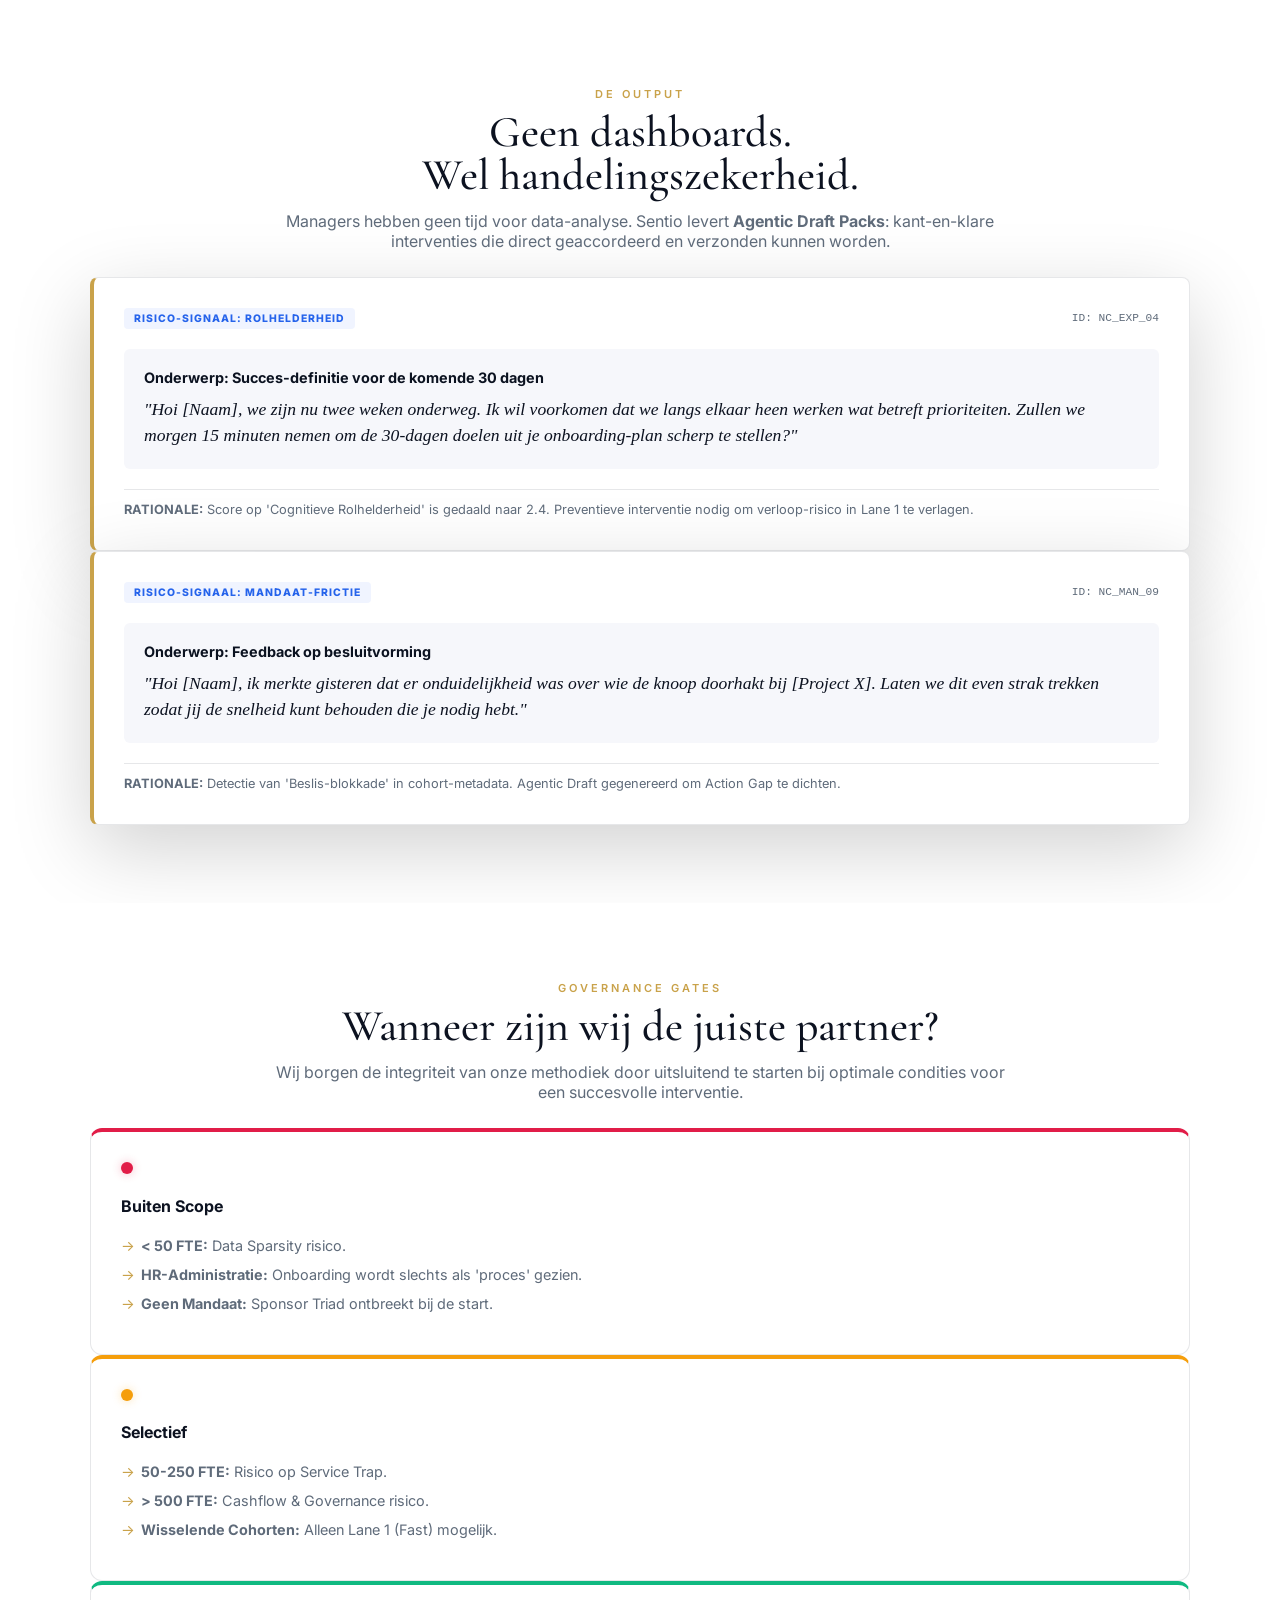
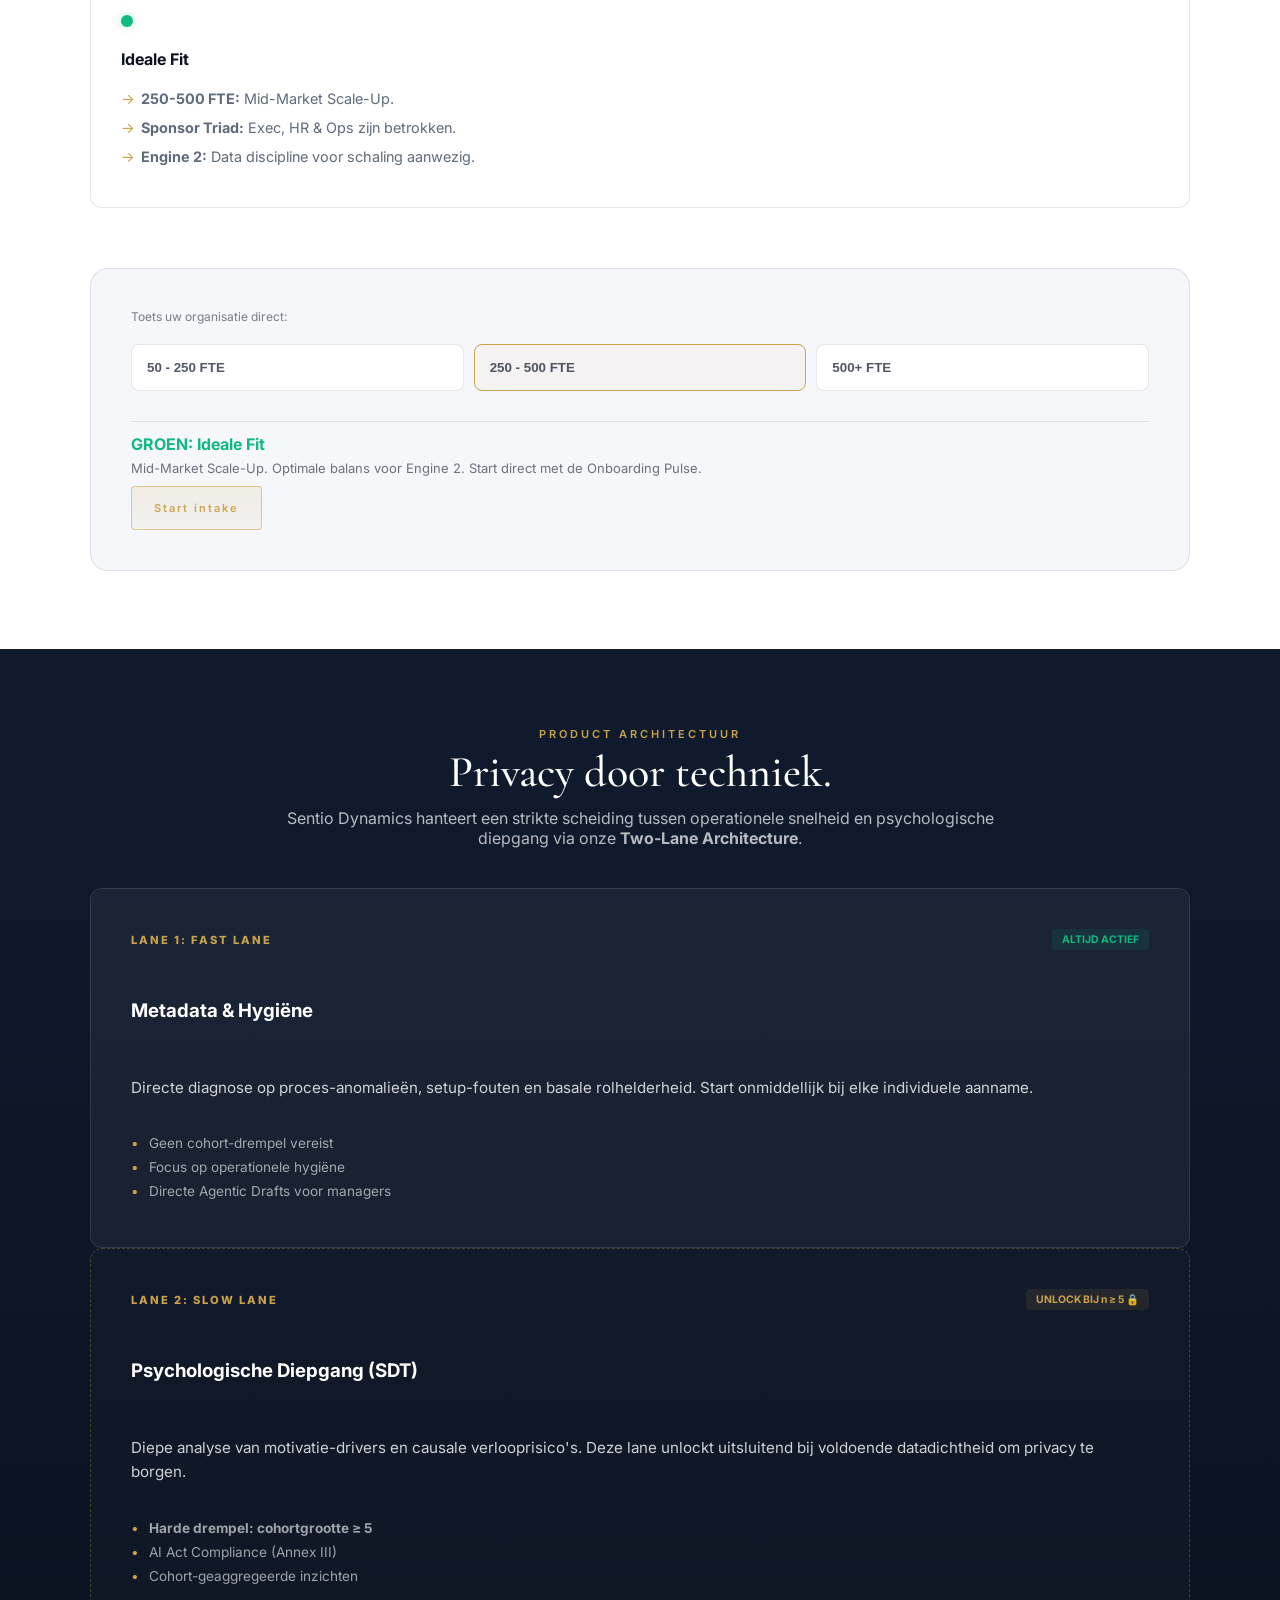
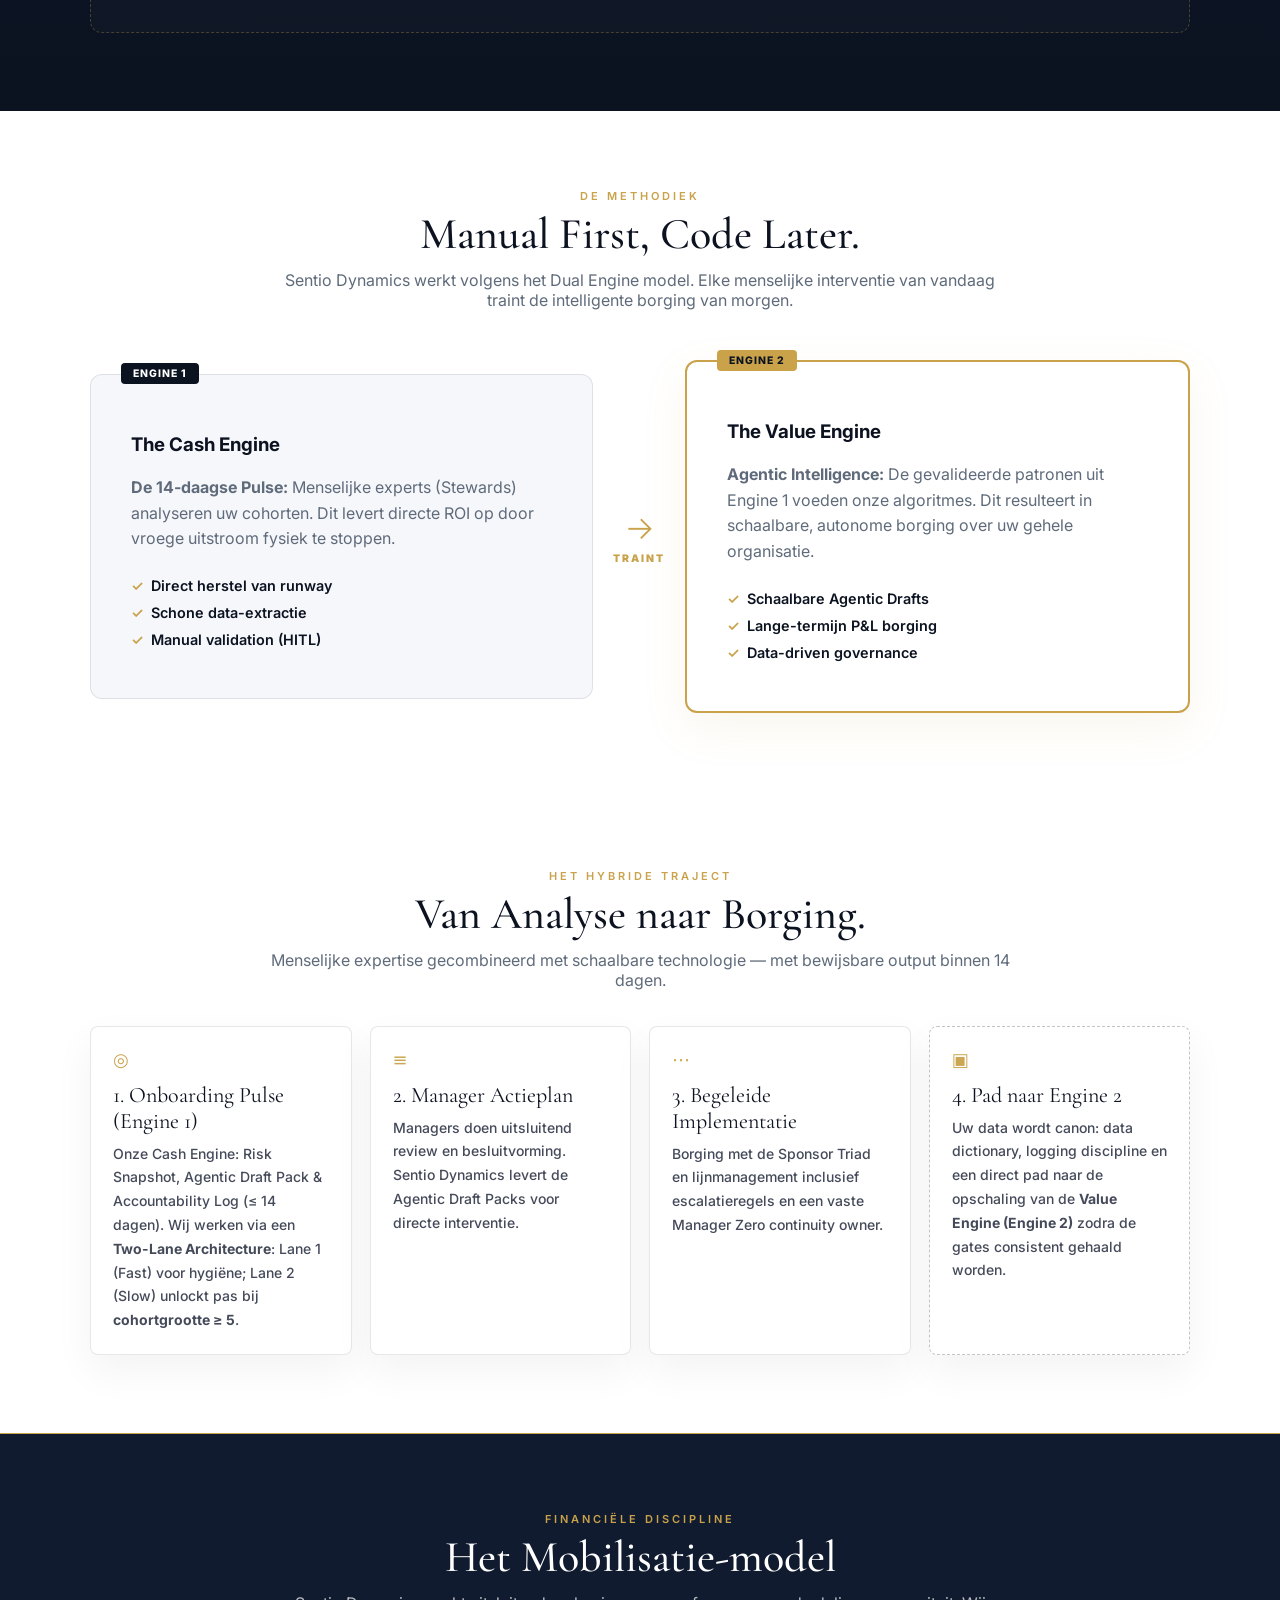
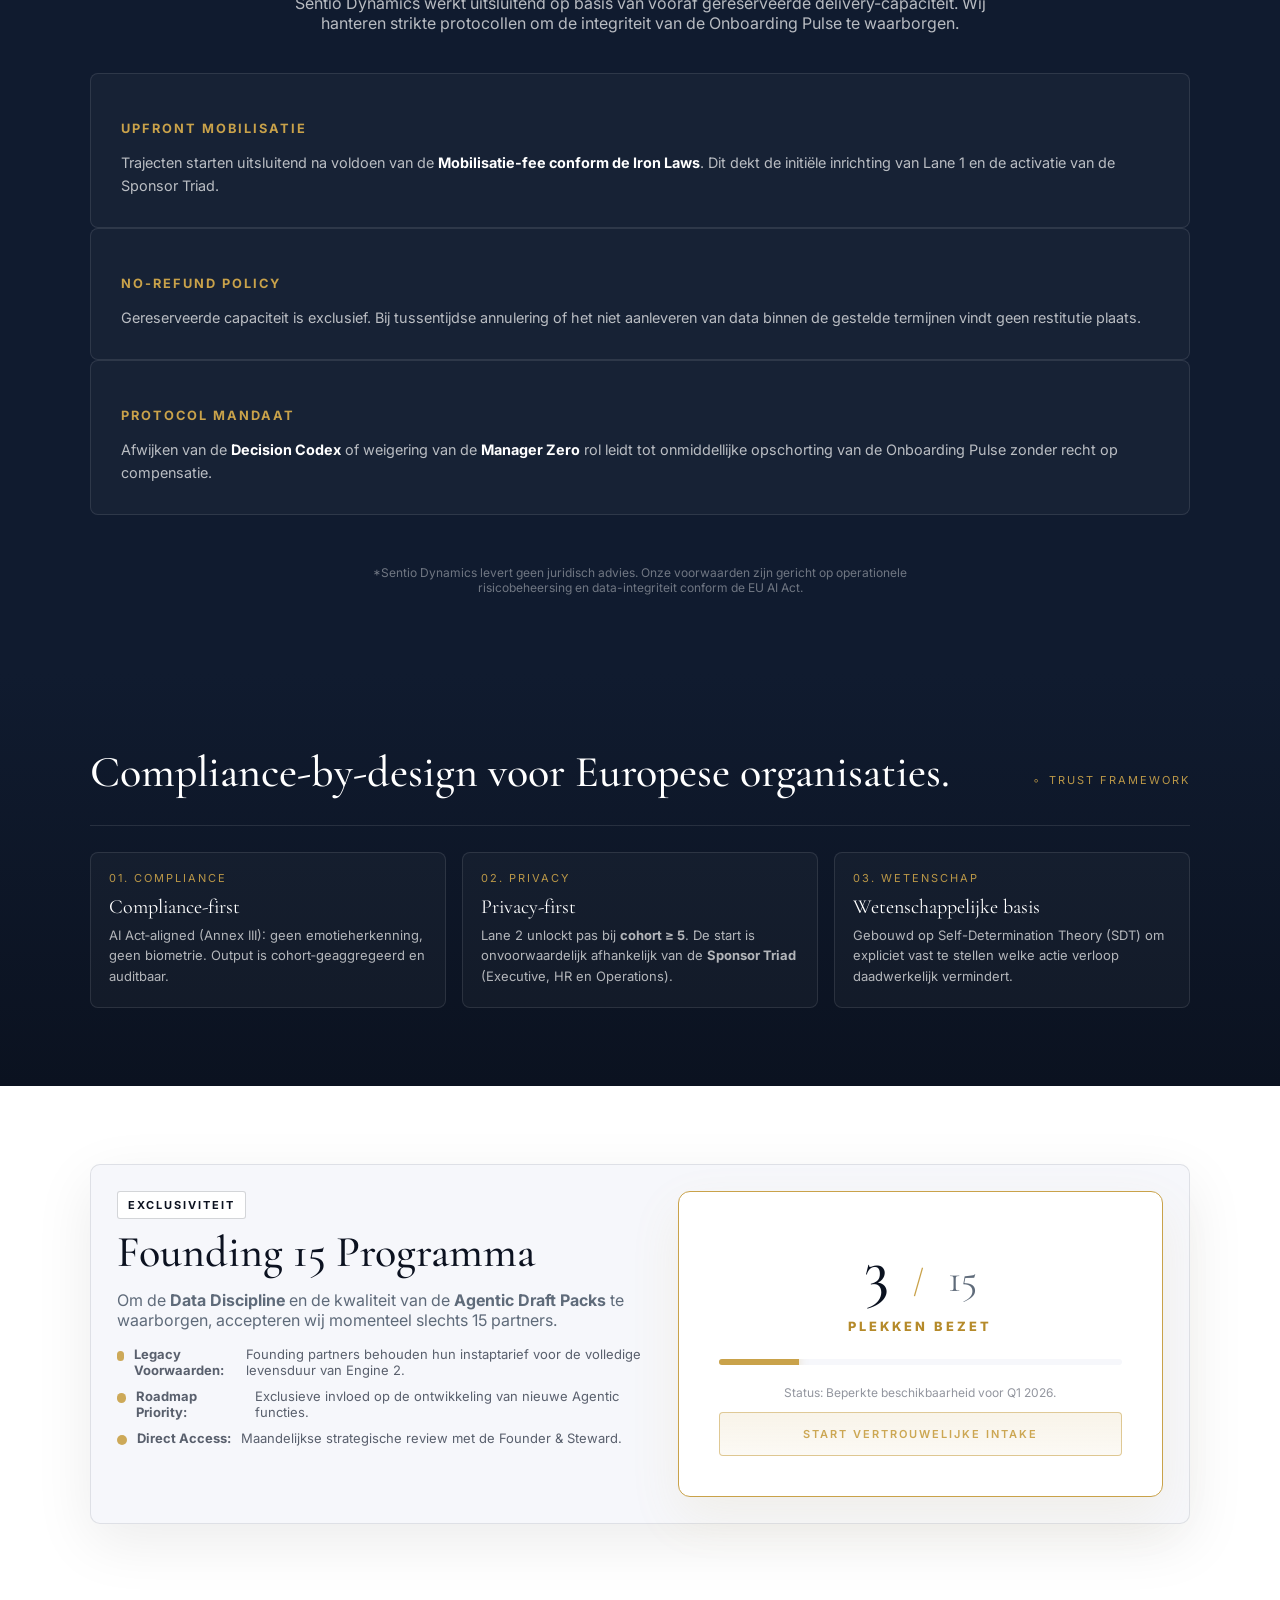
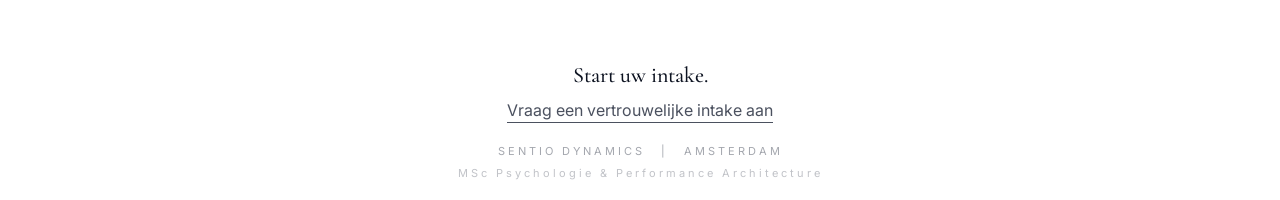
==== commit 32f5ac27: "Add files via upload" ====
--- a/index.html
+++ b/index.html
@@ -3,10 +3,10 @@
 <head>
   <meta charset="utf-8" />
   <meta name="viewport" content="width=device-width, initial-scale=1" />
-  <title>Sentio Dynamics</title>
-  <meta name="description" content="Sentio Dynamics maakt onboarding bestuurbaar: binnen 14 dagen een Risk Snapshot, Draft Pack en Accountability Log." />
+  <title>Sentio Dynamics — Onboarding Pulse</title>
+  <meta name="description" content="Sentio Dynamics maakt onboarding bestuurbaar via de Onboarding Pulse: Risk Snapshot, Agentic Draft Pack en Accountability Log." />
   <meta property="og:title" content="Sentio Dynamics" />
-  <meta property="og:description" content="Onboarding Pulse: Risk Snapshot, Draft Pack, Accountability Log. Geen dashboard — wél control." />
+  <meta property="og:description" content="Onboarding Pulse: Risk Snapshot, Agentic Draft Pack, Accountability Log. Geen dashboard — wél control." />
   <meta property="og:type" content="website" />
   <meta name="theme-color" content="#0B1220" />
   <link rel="icon" href="assets/favicon.svg" type="image/svg+xml" />
@@ -20,18 +20,14 @@
   <header class="topbar">
     <div class="container topbar-inner">
       <div class="topbar-spacer"></div>
-
       <a class="brand" href="#top" aria-label="Sentio Dynamics Home">
         <span class="brand-name">SENTIO DYNAMICS</span>
       </a>
-
       <a class="topbar-link" href="#intake" data-cta="intake">INTAKE AANVRAGEN</a>
-
       <button class="mobile-toggle" aria-label="Menu" aria-expanded="false">
         <span></span><span></span><span></span>
       </button>
     </div>
-
     <div class="mobile-nav" aria-hidden="true">
       <a href="#reality">De harde realiteit</a>
       <a href="#trajectory">Traject</a>
@@ -42,86 +38,317 @@
   </header>
 
   <main id="top">
-    <!-- HERO (dark) -->
     <section class="hero">
       <div class="container hero-inner">
         <div class="badge" id="foundingBadge">
           <span class="badge-dot" aria-hidden="true"></span>
-          <span class="badge-text">FOUNDING15 PROGRAMMA: OPEN (<span id="filledCount">3</span>/<span id="totalCount">15</span> PLEKKEN BEZET)</span>
+          <span class="badge-text">FOUNDING15 PROGRAMMA: OPEN (<span id="filledCount">3</span>/15 PLEKKEN BEZET)</span>
         </div>
 
         <h1>Stop kapitaalvernietiging<br/>door de 90-dagen<br/>draaideur.</h1>
 
         <p class="hero-sub">
-          Een afgebakende 14-daagse interventie om early-exit risico’s in onboarding bestuurbaar te maken —
-          zonder dashboards, zonder extra werk voor managers.
-          <span class="hero-sub-2">Concrete output: <strong>Risk Snapshot</strong>, <strong>Draft Pack</strong> en <strong>Accountability Log</strong>.</span>
+          Een afgebakende 14-daagse interventie om onboarding-risico’s vroeg zichtbaar en bestuurbaar te maken via de <strong>Onboarding Pulse</strong>.
+          Concrete output: <strong>Risk Snapshot</strong>, <strong>Agentic Draft Pack</strong> en <strong>Accountability Log</strong> — zonder dashboards, zonder extra werk voor managers.
         </p>
 
-        <div class="hero-cta" id="intake">
+        <div class="hero-cta">
           <a class="btn-gold" href="#" data-cta="intake">VRAAG EEN VERTROUWELIJKE INTAKE AAN</a>
         </div>
 
         <div class="hero-trust">
-          <div class="trust-pill">COMPLIANCE-FIRST</div>
-          <div class="trust-pill">COGNITIVE SCIENCE BASED</div>
-          <div class="trust-pill">PRIVACY BY DESIGN</div>
-        </div>
+          <div class="trust-pill-subtle">COGNITIVE SCIENCE BASED</div>
+          <span class="pill-sep">|</span>
+          <div class="trust-pill-subtle">PRIVACY BY DESIGN</div>
+        </div>
+</div>
       </div>
     </section>
-<div class="container"><div class="iron-clad-box"><strong>DECISION CODEX:</strong> Sentio Dynamics is een operationeel instrument voor risicobeheersing. Wij meten uitsluitend cognitieve rolduidelijkheid en causale risico's. Geen engagement-surveys, geen biometrie.</div></div>
-
-    <!-- REALITY + CALCULATOR (light) -->
+
+    <div class="container">
+  <div class="iron-clad-box">
+    <div class="codex-header">SENTIO DECISION CODEX</div>
+    <p>
+      Sentio Dynamics is een operationeel instrument voor risicobeheersing. Wij automatiseren geen aannames; wij automatiseren bewezen interventies. 
+      Onze methodiek weigert categorisch het gebruik van biometrie of emotie-herkenning en meet uitsluitend cognitieve rolduidelijkheid en causale risico's.
+    </p>
+    <div class="codex-footer">Human-in-the-Loop (HITL) Mandaat Vereist.</div>
+  </div>
+</div>
+
+<section class="section-trust">
+  <div class="container trust-grid">
+    <div class="trust-item">
+      <span class="trust-icon">⚖️</span>
+      <strong>EU AI ACT</strong>
+      <span>Annex III Compliant</span>
+    </div>
+    <div class="trust-item">
+      <span class="trust-icon">🔒</span>
+      <strong>PRIVACY-BY-DESIGN</strong>
+      <span>PII-Scrubbing Standaard</span>
+    </div>
+    <div class="trust-item">
+      <span class="trust-icon">👤</span>
+      <strong>HITL PROTOCOL</strong>
+      <span>Human-in-the-Loop</span>
+    </div>
+  </div>
+</section>
+
+
     <section class="section light" id="reality">
-      <div class="container split">
-        <div class="split-left">
-          <div class="eyebrow">DE HARDE REALITEIT</div>
-          <h2>U verliest geen mensen.<br/>U verliest runway.</h2>
-
-          <p class="muted">
-            Elke early-exit in de eerste 90 dagen is een P&L-risico: wervingskosten, inwerktijd,
-            productiviteitsverlies en teambelasting. Gebruik de calculator als indicatieve bandbreedte (geen business case).
+  <div class="container split">
+    <div class="split-left">
+      <div class="eyebrow">ROI & BUSINESS CASE</div>
+      <h2>U verliest geen mensen.<br/>U verliest runway.</h2>
+      <p class="muted">
+        Vroege uitstroom is geen HR-statistiek, maar een direct verlies van brutomarge. Wij maken onderscheid tussen de kosten van groei en de financiële pijn van vervanging.
+      </p>
+      <p class="fine">
+        *Gebaseerd op de Sentio-norm voor wervings- en inwerkverlies.
+      </p>
+    </div>
+
+    <div class="split-right">
+      <div class="calc-card">
+        <div class="calc-row">
+          <div class="calc-label">TYPE AANNAME</div>
+          <select id="hireType" style="padding: 8px; border-radius: 8px; border: 1px solid var(--line); font-family: var(--sans);">
+            <option value="replacement">Replacement Hire (Vervanging)</option>
+            <option value="growth" selected>Growth Hire (Nieuwe rol)</option>
+          </select>
+        </div>
+
+        <div class="calc-row">
+          <div class="calc-label">AANTAL AANNAMES PER KWARTAAL</div>
+          <div class="calc-input">
+            <button class="step" data-step="-1">−</button>
+            <input id="hires" type="number" min="1" max="100" value="10" />
+            <button class="step" data-step="1">+</button>
+          </div>
+        </div>
+
+        <div class="calc-grid">
+          <label class="field">
+            <span>Gem. maandsalaris (€)</span>
+            <input id="salary" type="number" value="4500" />
+          </label>
+          <label class="field">
+            <span>Early-exit rate (0–100%)</span>
+            <input id="rate" type="number" value="25" />
+          </label>
+        </div>
+
+        <div class="calc-result">
+          <div class="calc-label red">GESCHAT RISICO OP P&L SCHADE</div>
+          <div class="calc-value" id="riskValue">€ 0</div>
+          <div id="replacementWarning" style="display:none; color: #e11d48; font-size: 0.8em; margin-top: 8px; font-style: italic;">
+            Let op: Bij vervanging lopen de kosten op door wervingsdruk en verlies van opgebouwde kennis.
+          </div>
+        </div>
+      </div>
+    </div>
+  </div>
+</section>
+
+<section class="section light" id="drafts">
+  <div class="container">
+    <div class="section-header center">
+      <div class="eyebrow">DE OUTPUT</div>
+      <h2>Geen dashboards.<br/>Wel handelingszekerheid.</h2>
+      <p class="muted section-lead">
+        Managers hebben geen tijd voor data-analyse. Sentio levert <strong>Agentic Draft Packs</strong>: kant-en-klare interventies die direct geaccordeerd en verzonden kunnen worden.
+      </p>
+    </div>
+
+    <div class="grid-2">
+      <div class="card-draft">
+        <div class="draft-meta">
+          <span class="status-pill-blue">RISICO-SIGNAAL: ROLHELDERHEID</span>
+          <span class="draft-id">ID: NC_EXP_04</span>
+        </div>
+        <div class="draft-content">
+          <div class="draft-subject">Onderwerp: Succes-definitie voor de komende 30 dagen</div>
+          <p class="draft-body">
+            "Hoi [Naam], we zijn nu twee weken onderweg. Ik wil voorkomen dat we langs elkaar heen werken wat betreft prioriteiten. Zullen we morgen 15 minuten nemen om de 30-dagen doelen uit je onboarding-plan scherp te stellen?"
           </p>
-
-          <p class="fine">
-            *Indicatie (scenario). Geen ROI- of churn-garanties; gebruik bandbreedtes conform Claims Policy.
+        </div>
+        <div class="draft-rationale">
+          <strong>RATIONALE:</strong> Score op 'Cognitieve Rolhelderheid' is gedaald naar 2.4. Preventieve interventie nodig om verloop-risico in Lane 1 te verlagen.
+        </div>
+      </div>
+
+      <div class="card-draft">
+        <div class="draft-meta">
+          <span class="status-pill-blue">RISICO-SIGNAAL: MANDAAT-FRICTIE</span>
+          <span class="draft-id">ID: NC_MAN_09</span>
+        </div>
+        <div class="draft-content">
+          <div class="draft-subject">Onderwerp: Feedback op besluitvorming</div>
+          <p class="draft-body">
+            "Hoi [Naam], ik merkte gisteren dat er onduidelijkheid was over wie de knoop doorhakt bij [Project X]. Laten we dit even strak trekken zodat jij de snelheid kunt behouden die je nodig hebt."
           </p>
         </div>
-
-        <div class="split-right">
-          <div class="calc-card">
-            <div class="calc-row">
-              <div class="calc-label">AANTAL AANNAMES DIT JAAR</div>
-              <div class="calc-input">
-                <button class="step" data-step="-1" aria-label="min">−</button>
-                <input id="hires" type="number" min="1" max="500" value="50" />
-                <button class="step" data-step="1" aria-label="plus">+</button>
-              </div>
-            </div>
-
-            <div class="calc-grid">
-              <label class="field">
-                <span>Kost per early-exit (€)</span>
-                <input id="cost" type="number" min="5000" step="500" value="61500" />
-              </label>
-              <label class="field">
-                <span>Early-exit rate (0–100%)</span>
-                <input id="rate" type="number" min="0" max="100" step="1" value="25" />
-              </label>
-            </div>
-
-            <div class="calc-result">
-              <div class="calc-label red">GESCHAT RISICO OP KAPITAALVERNIETIGING</div>
-              <div class="calc-value" id="riskValue">€ 768.750</div>
-              <div class="calc-note">Dit is geen HR-budget issue. Dit is een strategisch P&L-risico.</div>
-            </div>
-          </div>
-        </div>
-      </div>
-    </section>
-
-    <!-- TRAJECT (light) -->
-    <section class="section light" id="trajectory">
+        <div class="draft-rationale">
+          <strong>RATIONALE:</strong> Detectie van 'Beslis-blokkade' in cohort-metadata. Agentic Draft gegenereerd om Action Gap te dichten.
+        </div>
+      </div>
+    </div>
+  </div>
+</section>
+
+
+    <section class="section light" id="eligibility">
+  <div class="container">
+    <div class="section-header center">
+      <div class="eyebrow">GOVERNANCE GATES</div>
+      <h2>Wanneer zijn wij de juiste partner?</h2>
+      <p class="muted section-lead">Wij borgen de integriteit van onze methodiek door uitsluitend te starten bij optimale condities voor een succesvolle interventie.
+      </p>
+    </div>
+
+    <div class="grid-3">
+      <div class="card-status border-red">
+        <div class="status-dot dot-red"></div>
+        <h4>Buiten Scope</h4>
+        <ul class="status-list">
+          <li><strong>&lt; 50 FTE:</strong> Data Sparsity risico.</li>
+          <li><strong>HR-Administratie:</strong> Onboarding wordt slechts als 'proces' gezien.</li>
+          <li><strong>Geen Mandaat:</strong> Sponsor Triad ontbreekt bij de start.</li>
+        </ul>
+      </div>
+
+      <div class="card-status border-orange">
+        <div class="status-dot dot-orange"></div>
+        <h4>Selectief</h4>
+        <ul class="status-list">
+          <li><strong>50-250 FTE:</strong> Risico op Service Trap.</li>
+          <li><strong>&gt; 500 FTE:</strong> Cashflow & Governance risico.</li>
+          <li><strong>Wisselende Cohorten:</strong> Alleen Lane 1 (Fast) mogelijk.</li>
+        </ul>
+      </div>
+
+      <div class="card-status border-green">
+        <div class="status-dot dot-green"></div>
+        <h4>Ideale Fit</h4>
+        <ul class="status-list">
+          <li><strong>250-500 FTE:</strong> Mid-Market Scale-Up.</li>
+          <li><strong>Sponsor Triad:</strong> Exec, HR & Ops zijn betrokken.</li>
+          <li><strong>Engine 2:</strong> Data discipline voor schaling aanwezig.</li>
+        </ul>
+      </div>
+    </div>
+
+    <div class="eligibility-tool-box">
+      <div class="elig-head">Toets uw organisatie direct:</div>
+      <div class="elig-flex">
+        <button class="elig-item" data-segment="50-250">50 - 250 FTE</button>
+        <button class="elig-item elig-recommended" data-segment="250-500">250 - 500 FTE</button>
+        <button class="elig-item" data-segment="500+">500+ FTE</button>
+      </div>
+      <div class="elig-result" id="eligResult">
+        </div>
+    </div>
+  </div>
+</section>
+
+<section class="section dark" id="architecture">
+  <div class="container">
+    <div class="section-header center">
+      <div class="eyebrow" style="color: var(--gold);">PRODUCT ARCHITECTUUR</div>
+      <h2>Privacy door techniek.</h2>
+      <p class="muted section-lead" style="color: rgba(255,255,255,0.7);">
+        Sentio Dynamics hanteert een strikte scheiding tussen operationele snelheid en psychologische diepgang via onze <strong>Two-Lane Architecture</strong>.
+      </p>
+    </div>
+
+    <div class="grid-2" style="margin-top: 40px; gap: 30px;">
+      <div class="card-lane">
+        <div class="lane-header">
+          <span class="lane-tag">LANE 1: FAST LANE</span>
+          <span class="status-active">ALTIJD ACTIEF</span>
+        </div>
+        <h3>Metadata & Hygiëne</h3>
+        <p class="lane-text">
+          Directe diagnose op proces-anomalieën, setup-fouten en basale rolhelderheid. Start onmiddellijk bij elke individuele aanname.
+        </p>
+        <ul class="lane-list">
+          <li>Geen cohort-drempel vereist</li>
+          <li>Focus op operationele hygiëne</li>
+          <li>Directe Agentic Drafts voor managers</li>
+        </ul>
+      </div>
+
+      <div class="card-lane locked">
+        <div class="lane-header">
+          <span class="lane-tag">LANE 2: SLOW LANE</span>
+          <span class="status-locked">UNLOCK BIJ n ≥ 5 🔒</span>
+        </div>
+        <h3>Psychologische Diepgang (SDT)</h3>
+        <p class="lane-text">
+          Diepe analyse van motivatie-drivers en causale verlooprisico's. Deze lane unlockt uitsluitend bij voldoende datadichtheid om privacy te borgen.
+        </p>
+        <ul class="lane-list">
+          <li><strong>Harde drempel: cohortgrootte ≥ 5</strong></li>
+          <li>AI Act Compliance (Annex III)</li>
+          <li>Cohort-geaggregeerde inzichten</li>
+        </ul>
+      </div>
+    </div>
+  </div>
+</section>
+
+<section class="section light" id="engines">
+  <div class="container">
+    <div class="section-header center">
+      <div class="eyebrow">DE METHODIEK</div>
+      <h2>Manual First, <span class="gold-text">Code Later</span>.</h2>
+      <p class="muted section-lead">
+        Sentio Dynamics werkt volgens het Dual Engine model. Elke menselijke interventie van vandaag traint de intelligente borging van morgen.
+      </p>
+    </div>
+
+    <div class="engine-flow">
+      <div class="engine-card">
+        <div class="engine-badge">ENGINE 1</div>
+        <h3>The Cash Engine</h3>
+        <p class="engine-desc">
+          <strong>De 14-daagse Pulse:</strong> Menselijke experts (Stewards) analyseren uw cohorten. Dit levert directe ROI op door vroege uitstroom fysiek te stoppen.
+        </p>
+        <ul class="engine-features">
+          <li>Direct herstel van runway</li>
+          <li>Schone data-extractie</li>
+          <li>Manual validation (HITL)</li>
+        </ul>
+      </div>
+
+      <div class="engine-transition">
+        <div class="transition-arrow">→</div>
+        <div class="transition-text">TRAINT</div>
+      </div>
+
+      <div class="engine-card gold-border">
+        <div class="engine-badge gold-bg">ENGINE 2</div>
+        <h3>The Value Engine</h3>
+        <p class="engine-desc">
+          <strong>Agentic Intelligence:</strong> De gevalideerde patronen uit Engine 1 voeden onze algoritmes. Dit resulteert in schaalbare, autonome borging over uw gehele organisatie.
+        </p>
+        <ul class="engine-features">
+          <li>Schaalbare Agentic Drafts</li>
+          <li>Lange-termijn P&L borging</li>
+          <li>Data-driven governance</li>
+        </ul>
+      </div>
+    </div>
+  </div>
+</section>
+
+
+
+
+
+<section class="section light" id="trajectory">
       <div class="container center">
         <div class="eyebrow">HET HYBRIDE TRAJECT</div>
         <h2>Van Analyse naar Borging.</h2>
@@ -130,145 +357,164 @@
         <div class="cards-4">
           <div class="card">
             <div class="card-icon">◎</div>
-            <div class="card-title">1. Onboarding Pulse</div>
-            <div class="card-text">Risk Snapshot, Draft Pack &amp; Accountability Log (≤ 14 dagen). Start met Lane 1 (Hygiene); unlock Lane 2 (Performance) bij cohort ≥ 5.</div>
+            <div class="card-title">1. Onboarding Pulse (Engine 1)</div>
+            <div class="card-text">
+              Onze Cash Engine: Risk Snapshot, Agentic Draft Pack & Accountability Log (≤ 14 dagen). 
+              Wij werken via een <strong>Two-Lane Architecture</strong>: Lane 1 (Fast) voor hygiëne; Lane 2 (Slow) unlockt pas bij <strong>cohortgrootte ≥ 5</strong>.
+            </div>
           </div>
           <div class="card">
             <div class="card-icon">≡</div>
             <div class="card-title">2. Manager Actieplan</div>
-            <div class="card-text">Max. 3 causale interventies per kritieke rol. Managers doen alleen review/goedkeuring — Sentio Dynamics levert de drafts.</div>
+            <div class="card-text">
+              Managers doen uitsluitend review en besluitvorming. Sentio Dynamics levert de Agentic Draft Packs voor directe interventie.
+            </div>
           </div>
           <div class="card">
             <div class="card-icon">⋯</div>
             <div class="card-title">3. Begeleide Implementatie</div>
-            <div class="card-text">Borging met HR &amp; lijn: escalatie‑regels + <strong>Continuity Owner</strong> (Manager Zero proxy) als non‑negotiable bij afwezigheid.</div>
+            <div class="card-text">
+              Borging met de Sponsor Triad en lijnmanagement inclusief escalatieregels en een vaste Manager Zero continuity owner.
+            </div>
           </div>
           <div class="card card-dark">
             <div class="card-icon">▣</div>
-            <div class="card-title">4. Platform Launch (optioneel)</div>
-            <div class="card-text">Uw data wordt canon: data dictionary, logging discipline en een pad naar Engine 2 zodra de gates consistent gehaald worden.</div>
+            <div class="card-title">4. Pad naar Engine 2</div>
+            <div class="card-text">
+              Uw data wordt canon: data dictionary, logging discipline en een direct pad naar de opschaling van de <strong>Value Engine (Engine 2)</strong> zodra de gates consistent gehaald worden.
+            </div>
           </div>
         </div>
       </div>
     </section>
 
-    <!-- ASSISTANT (light) -->
-    <section class="section light" id="assistant">
-      <div class="container center">
-        <h2>Hoe managers ondersteund worden — zonder extra werk.</h2>
-
-        <div class="steps">
-          <div class="stepcol">
-            <div class="stepnum">1</div>
-            <div class="steptitle">METEN</div>
-            <div class="steptext">Nieuwe medewerker vult een korte cognitive check-in in (drivers, niet “emoties”).</div>
-          </div>
-          <div class="stepcol">
-            <div class="stepnum">2</div>
-            <div class="steptitle">DETECTEREN</div>
-            <div class="steptext">De Impact Engine signaleert frictie vóórdat het escaleert.</div>
-          </div>
-          <div class="stepcol stepcol-accent">
-            <div class="stepnum">3</div>
-            <div class="steptitle">NUDGE</div>
-            <div class="steptext">De manager krijgt een concrete draft:</div>
-            <div class="quote">“Plan een korte 1‑op‑1 — op basis van een onderbouwd risico‑signaal.”</div>
-          </div>
-        </div>
-      </div>
-    </section>
-
-    <!-- TRUST (dark) -->
+<section class="section dark" id="governance-legal" style="background: var(--navy2); border-top: 1px solid var(--gold);">
+  <div class="container">
+    <div class="section-header center">
+      <div class="eyebrow" style="color: var(--gold);">FINANCIËLE DISCIPLINE</div>
+      <h2>Het Mobilisatie-model</h2>
+      <p class="muted section-lead" style="color: rgba(255,255,255,0.7);">
+        Sentio Dynamics werkt uitsluitend op basis van vooraf gereserveerde delivery-capaciteit. Wij hanteren strikte protocollen om de integriteit van de Onboarding Pulse te waarborgen.
+      </p>
+    </div>
+
+    <div class="grid-3" style="margin-top: 40px;">
+      <div class="card-legal">
+        <h4>Upfront Mobilisatie</h4>
+        <p>Trajecten starten uitsluitend na voldoen van de <strong>Mobilisatie-fee conform de Iron Laws</strong>. Dit dekt de initiële inrichting van Lane 1 en de activatie van de Sponsor Triad.</p>
+      </div>
+
+      <div class="card-legal">
+        <h4>No-Refund Policy</h4>
+        <p>Gereserveerde capaciteit is exclusief. Bij tussentijdse annulering of het niet aanleveren van data binnen de gestelde termijnen vindt geen restitutie plaats.</p>
+      </div>
+
+      <div class="card-legal">
+        <h4>Protocol Mandaat</h4>
+        <p>Afwijken van de <strong>Decision Codex</strong> of weigering van de <strong>Manager Zero</strong> rol leidt tot onmiddellijke opschorting van de Onboarding Pulse zonder recht op compensatie.</p>
+      </div>
+    </div>
+
+    <div class="center" style="margin-top: 50px;">
+      <p class="fine" style="color: rgba(255,255,255,0.4); max-width: 600px; margin: 0 auto;">
+        *Sentio Dynamics levert geen juridisch advies. Onze voorwaarden zijn gericht op operationele risicobeheersing en data-integriteit conform de EU AI Act.
+      </p>
+    </div>
+  </div>
+</section>
+
+
+
+
     <section class="section dark" id="trust">
       <div class="container">
         <div class="trust-head">
           <h2>Compliance-by-design voor Europese organisaties.</h2>
           <div class="trust-tag">TRUST FRAMEWORK</div>
         </div>
-
         <div class="trust-cards">
           <div class="trust-card">
             <div class="trust-kicker">01. COMPLIANCE</div>
             <div class="trust-title">Compliance-first</div>
-            <div class="trust-text">AI Act‑aligned in Employment context (Annex III): geen emotieherkenning, geen biometrie, geen individuele scoring. Output is cohort‑geaggregeerd en auditbaar.</div>
+            <div class="trust-text">AI Act‑aligned (Annex III): geen emotieherkenning, geen biometrie. Output is cohort‑geaggregeerd en auditbaar.</div>
           </div>
           <div class="trust-card">
-            <div class="trust-kicker">02. WETENSCHAP</div>
+            <div class="trust-kicker">02. PRIVACY</div>
+            <div class="trust-title">Privacy-first</div>
+            <div class="trust-text">
+              Lane 2 unlockt pas bij <strong>cohort ≥ 5</strong>. De start is onvoorwaardelijk afhankelijk van de <strong>Sponsor Triad</strong> (Executive, HR en Operations).
+            </div>
+          </div>
+          <div class="trust-card">
+            <div class="trust-kicker">03. WETENSCHAP</div>
             <div class="trust-title">Wetenschappelijke basis</div>
-            <div class="trust-text">Gebouwd op Self-Determination Theory (SDT) en causal-first interventies.</div>
-          </div>
-          <div class="trust-card">
-            <div class="trust-kicker">03. PRIVACY</div>
-            <div class="trust-title">Privacy-first</div>
-            <div class="trust-text">Lane 2 (kwalitatieve bronnen) unlockt pas bij <strong>cohort ≥ 5</strong> + DPA + PII-scrub. Lane 1 start direct met hygiëne/metadata. Cohort‑aggregatie is standaard.</div>
-          </div>
-        <p class="fine">
-          Sentio Dynamics ondersteunt besluitvorming en interventie-voorbereiding; eindverantwoordelijkheid
-          blijft altijd bij management en HR.
-        </p>
+            <div class="trust-text">Gebouwd op Self-Determination Theory (SDT) om expliciet vast te stellen welke actie verloop daadwerkelijk vermindert.</div>
+          </div>
+        </div>
       </div>
     </section>
 
-    <!-- EXCLUSIVITY + ELIGIBILITY (light) -->
-    <section class="section light" aria-label="Exclusiviteit">
-      <div class="container">
-        <div class="invite">
-          <div class="invite-left">
-            <div class="tag">EXCLUSIVITEIT</div>
-            <h2>Alleen op uitnodiging.</h2>
-            <p class="muted">Wij werken met een strikt gelimiteerde groep partners, zodat delivery en kwaliteit niet verwateren.</p>
-
-            <ul class="bullets">
-              <li><span class="bullet-dot"></span> Maximaal <strong>15</strong> partners.</li>
-              <li><span class="bullet-dot"></span> Founding partners krijgen <strong>contractueel vastgelegde legacy-voorwaarden</strong> met exclusief voordeel.</li>
-              <li><span class="bullet-dot"></span> Directe invloed op de roadmap.</li>
-            </ul>
-          </div>
-
-          <div class="invite-right">
-            <div class="eligibility">
-              <div class="elig-head">Check eligibility</div>
-              <button class="elig-item" data-segment="50-250">50 - 250 FTE <span>→</span></button>
-              <button class="elig-item elig-recommended" data-segment="250-500">250 - 500 FTE <span>→</span></button>
-              <button class="elig-item" data-segment="500+">500+ FTE <span>→</span></button>
-
-              <div class="elig-result" id="eligResult">
-                <div class="elig-title">250–500 FTE (Mid‑Market Scale‑Up): ideale fit.</div>
-                <div class="elig-text">Start met Onboarding Pulse (≤14 dagen) en schaal door naar borging. Professional Services (100–500 FTE met traineeships) kan ook passen bij consistente cohorten.</div>
-                <a class="btn-gold btn-inline" href="#" data-cta="intake">Start intake</a>
-              </div>
-            </div>
-          </div>
-        </div>
-
-        <div class="bottom-cta">
-          <h3>Start uw intake.</h3>
-          <a class="link" href="#" data-cta="intake">Vraag een vertrouwelijke intake aan</a>
-          <div class="footerline">SENTIO DYNAMICS <span class="sep">|</span> AMSTERDAM</div>
-          <div class="footerline faint">MSc Psychologie & Performance Architecture</div>
-        </div>
-      </div>
-    </section>
+    
+
   </main>
 
-  <!-- MODAL -->
-  <div class="modal" id="modal" aria-hidden="true" role="dialog" aria-modal="true" aria-label="Intake aanvragen">
+  <div class="modal" id="modal" aria-hidden="true">
     <div class="modal-backdrop" data-close></div>
     <div class="modal-card">
-      <button class="modal-close" aria-label="Close" data-close>×</button>
-      <div class="modal-tag">VERTRUWELIJKE INTAKE</div>
-      <h3>Intake aanvragen</h3>
+      <button class="modal-close" data-close>×</button>
+      <div class="modal-tag">INTAKE PROTOCOL</div>
+      <h3>Strategische Fit & Governance</h3>
       <p class="muted">
-        Uw intake is vertrouwelijk. We toetsen eerst fit op ICP & intake gates (Sponsor Triad, cohort ≥ 5 voor Lane 2, DPA/PII-scrub). Daarna plannen we een korte intake-call of starten we per e‑mail.
+        Tijdens de intake toetsen we de randvoorwaarden voor een succesvol traject: de Sponsor Triad, cohort-dichtheid en het mobilisatie-model.
       </p>
       <div class="modal-actions">
-        <a class="btn-gold btn-full" href="#" id="bookLink">Plan intake</a>
-        <a class="btn-ghost btn-full" href="#" id="emailLink">E-mail</a>
-      </div>
-      <p class="fine">Geen formulieren, geen tracking. Alleen een discrete intake.</p>
-    </div>
-  </div>
+        <a class="btn-gold btn-full" href="#" id="emailLink">Start Vertrouwelijke Intake</a>
+      </div>
+    </div>
+  </div>
+
+  <section class="section light" id="founding">
+  <div class="container">
+    <div class="invite">
+      <div class="invite-left">
+        <div class="tag">EXCLUSIVITEIT</div>
+        <h2>Founding 15 Programma</h2>
+        <p class="muted">
+          Om de <strong>Data Discipline</strong> en de kwaliteit van de <strong>Agentic Draft Packs</strong> te waarborgen, accepteren wij momenteel slechts 15 partners.
+        </p>
+        <ul class="bullets">
+          <li><span class="bullet-dot"></span> <strong>Legacy Voorwaarden:</strong> Founding partners behouden hun instaptarief voor de volledige levensduur van Engine 2.</li>
+          <li><span class="bullet-dot"></span> <strong>Roadmap Priority:</strong> Exclusieve invloed op de ontwikkeling van nieuwe Agentic functies.</li>
+          <li><span class="bullet-dot"></span> <strong>Direct Access:</strong> Maandelijkse strategische review met de Founder & Steward.</li>
+        </ul>
+      </div>
+      <div class="invite-right">
+        <div class="founding-status-card">
+          <div class="status-counter">
+            <span class="big-num" id="filledCountFinale">3</span>
+            <span class="sep">/</span>
+            <span class="total-num">15</span>
+          </div>
+          <div class="status-label">PLEKKEN BEZET</div>
+          <div class="progress-bar"><div class="progress-fill" style="width: 20%;"></div></div>
+          <p class="fine center">Status: Beperkte beschikbaarheid voor Q1 2026.</p>
+          <a class="btn-gold btn-full" href="#" data-cta="intake">START VERTROUWELIJKE INTAKE</a>
+        </div>
+      </div>
+    </div>
+  </div>
+</section>
+
+
+<footer class="bottom-cta">
+    <div class="container">
+      <h3>Start uw intake.</h3>
+      <a class="link" href="#" data-cta="intake">Vraag een vertrouwelijke intake aan</a>
+      <div class="footerline">SENTIO DYNAMICS <span class="sep">|</span> AMSTERDAM</div>
+      <div class="footerline faint">MSc Psychologie & Performance Architecture</div>
+    </div>
+  </footer>
 
   <script src="script.js"></script>
 </body>
-</html>+</html>
--- a/styles.css
+++ b/styles.css
@@ -187,16 +187,6 @@
 }
 .btn-ghost:hover{background:rgba(15,23,42,0.02)}
 
-.hero-trust{
-  display:flex;
-  gap:18px;
-  justify-content:center;
-  flex-wrap:wrap;
-  margin-top: 14px;
-  color:rgba(255,255,255,0.42);
-  font-size:10.5px;
-  letter-spacing:2px;
-}
 .trust-pill{
   display:flex;
   align-items:center;
@@ -608,4 +598,455 @@
 
 .hero-sub-2{display:block; margin-top:12px; font-size:0.95rem; opacity:.9}
 
-.iron-clad-box { border-left: 5px solid #C9A24A; background: rgba(201,162,74,0.05); padding: 40px; font-family: "Cormorant Garamond", serif; font-size: 1.4rem; font-style: italic; margin: 20px 0; color: #0B1220; }+.iron-clad-box { border-left: 5px solid #C9A24A; background: rgba(201,162,74,0.05); padding: 40px; font-family: "Cormorant Garamond", serif; font-size: 1.4rem; font-style: italic; margin: 20px 0; color: #0B1220; }
+
+/* Decision Codex Styling */
+.iron-clad-box {
+  border: 2px solid var(--gold);
+  background: rgba(201, 162, 74, 0.03);
+  padding: 40px;
+  font-family: var(--serif);
+  font-size: 1.3rem;
+  margin: 60px 0;
+  color: var(--navy);
+  position: relative;
+  box-shadow: 0 10px 40px rgba(201, 162, 74, 0.1);
+}
+
+.codex-header {
+  position: absolute;
+  top: -12px;
+  left: 30px;
+  background: var(--gold);
+  color: var(--navy);
+  padding: 4px 12px;
+  font-size: 0.7rem;
+  font-weight: 800;
+  letter-spacing: 2px;
+  font-family: var(--sans);
+}
+
+.codex-footer {
+  margin-top: 20px;
+  font-size: 0.8rem;
+  font-weight: 700;
+  text-transform: uppercase;
+  letter-spacing: 1px;
+  color: var(--gold2);
+  font-family: var(--sans);
+  font-style: normal;
+}
+
+/* Trust Moat Grid */
+.trust-grid {
+  display: flex;
+  justify-content: space-around;
+  padding: 40px 0;
+  border-top: 1px solid var(--line);
+  border-bottom: 1px solid var(--line);
+  margin-bottom: 60px;
+}
+
+.trust-item {
+  text-align: center;
+  display: flex;
+  flex-direction: column;
+  gap: 5px;
+}
+
+.trust-icon { font-size: 2rem; margin-bottom: 10px; }
+.trust-item strong { font-size: 0.8rem; letter-spacing: 1px; color: var(--navy); }
+.trust-item span { font-size: 0.75rem; color: var(--muted); }
+
+
+/* Agentic Draft Showcase Styling */
+.card-draft {
+  background: var(--paper);
+  border: 1px solid var(--line);
+  border-left: 4px solid var(--gold);
+  border-radius: 8px;
+  padding: 30px;
+  display: flex;
+  flex-direction: column;
+  gap: 20px;
+  box-shadow: var(--shadow);
+}
+
+.draft-meta {
+  display: flex;
+  justify-content: space-between;
+  align-items: center;
+}
+
+.status-pill-blue {
+  background: rgba(107, 150, 255, 0.1);
+  color: #2563eb;
+  font-size: 0.65rem;
+  font-weight: 800;
+  padding: 4px 10px;
+  border-radius: 4px;
+  letter-spacing: 1px;
+}
+
+.draft-id {
+  font-family: monospace;
+  font-size: 0.7rem;
+  color: var(--muted);
+}
+
+.draft-content {
+  background: var(--paper2);
+  padding: 20px;
+  border-radius: 6px;
+}
+
+.draft-subject {
+  font-weight: 700;
+  font-size: 0.9rem;
+  margin-bottom: 10px;
+  color: var(--navy);
+}
+
+.draft-body {
+  font-family: var(--serif);
+  font-style: italic;
+  font-size: 1.1rem;
+  color: var(--ink);
+  line-height: 1.5;
+  margin: 0;
+}
+
+.draft-rationale {
+  font-size: 0.8rem;
+  color: var(--muted);
+  line-height: 1.6;
+  padding-top: 10px;
+  border-top: 1px solid var(--line);
+}
+
+
+/* Anti-ICP Matrix Styling */
+.card-status {
+  background: var(--paper);
+  border: 1px solid var(--line);
+  border-radius: 12px;
+  padding: 30px;
+  text-align: left;
+  transition: transform 0.2s ease;
+}
+
+.card-status:hover { transform: translateY(-5px); }
+
+.border-red { border-top: 4px solid #e11d48; }
+.border-orange { border-top: 4px solid #f59e0b; }
+.border-green { border-top: 4px solid #10b981; }
+
+.status-dot {
+  width: 12px; height: 12px;
+  border-radius: 50%;
+  margin-bottom: 20px;
+}
+.dot-red { background: #e11d48; box-shadow: 0 0 10px rgba(225, 29, 72, 0.3); }
+.dot-orange { background: #f59e0b; box-shadow: 0 0 10px rgba(245, 158, 11, 0.3); }
+.dot-green { background: #10b981; box-shadow: 0 0 10px rgba(16, 185, 129, 0.3); }
+
+.status-list {
+  list-style: none; padding: 0; margin: 20px 0 0;
+  font-size: 0.9rem; color: var(--muted);
+}
+.status-list li {
+  margin-bottom: 12px; padding-left: 20px; position: relative;
+}
+.status-list li::before {
+  content: "→"; position: absolute; left: 0; color: var(--gold);
+}
+
+/* Eligibility Tool Integration */
+.eligibility-tool-box {
+  margin-top: 60px;
+  padding: 40px;
+  background: var(--paper2);
+  border-radius: var(--radius);
+  border: 1px solid var(--line);
+}
+
+.elig-flex {
+  display: flex; gap: 10px; margin-bottom: 20px; flex-wrap: wrap;
+}
+
+.elig-item {
+  flex: 1; min-width: 150px;
+  padding: 15px; border-radius: 8px;
+  border: 1px solid var(--line); background: #fff;
+  cursor: pointer; font-weight: 600;
+}
+.elig-item.active {
+  border-color: var(--gold); background: rgba(201, 162, 74, 0.05);
+}
+
+
+/* Two-Lane Architecture Styling */
+.card-lane {
+  background: rgba(255, 255, 255, 0.05);
+  border: 1px solid rgba(255, 255, 255, 0.1);
+  border-radius: 12px;
+  padding: 40px;
+  display: flex;
+  flex-direction: column;
+  gap: 20px;
+  text-align: left;
+}
+
+.card-lane.locked {
+  background: rgba(255, 255, 255, 0.02);
+  border: 1px dashed rgba(201, 162, 74, 0.3);
+}
+
+.lane-header {
+  display: flex;
+  justify-content: space-between;
+  align-items: center;
+  margin-bottom: 10px;
+}
+
+.lane-tag {
+  font-size: 0.7rem;
+  font-weight: 800;
+  letter-spacing: 2px;
+  color: var(--gold);
+}
+
+.status-active {
+  font-size: 0.65rem;
+  font-weight: 700;
+  color: #10b981;
+  background: rgba(16, 185, 129, 0.1);
+  padding: 4px 10px;
+  border-radius: 4px;
+}
+
+.status-locked {
+  font-size: 0.65rem;
+  font-weight: 700;
+  color: var(--gold);
+  background: rgba(201, 162, 74, 0.1);
+  padding: 4px 10px;
+  border-radius: 4px;
+}
+
+.lane-text {
+  font-size: 0.95rem;
+  color: rgba(255, 255, 255, 0.8);
+  line-height: 1.6;
+}
+
+.lane-list {
+  list-style: none; padding: 0; margin: 0;
+  font-size: 0.85rem; color: rgba(255, 255, 255, 0.6);
+}
+
+.lane-list li {
+  margin-bottom: 8px; padding-left: 18px; position: relative;
+}
+
+.lane-list li::before {
+  content: "•"; position: absolute; left: 0; color: var(--gold);
+}
+
+
+/* Engine Room Styling */
+.engine-flow {
+  display: flex;
+  align-items: center;
+  justify-content: space-between;
+  gap: 20px;
+  margin-top: 50px;
+}
+
+.engine-card {
+  flex: 1;
+  background: var(--paper2);
+  border: 1px solid var(--line);
+  padding: 40px;
+  border-radius: 12px;
+  position: relative;
+  text-align: left;
+}
+
+.engine-card.gold-border {
+  border: 2px solid var(--gold);
+  background: var(--paper);
+  box-shadow: 0 15px 45px rgba(201, 162, 74, 0.1);
+}
+
+.engine-badge {
+  position: absolute;
+  top: -12px;
+  left: 30px;
+  background: var(--navy);
+  color: #fff;
+  font-size: 0.65rem;
+  font-weight: 800;
+  padding: 4px 12px;
+  border-radius: 4px;
+  letter-spacing: 1px;
+}
+
+.engine-badge.gold-bg {
+  background: var(--gold);
+  color: var(--navy);
+}
+
+.engine-desc {
+  font-size: 1rem;
+  color: var(--muted);
+  line-height: 1.6;
+  margin-bottom: 25px;
+}
+
+.engine-features {
+  list-style: none;
+  padding: 0;
+  margin: 0;
+  font-size: 0.9rem;
+  font-weight: 600;
+  color: var(--navy);
+}
+
+.engine-features li {
+  margin-bottom: 10px;
+  padding-left: 20px;
+  position: relative;
+}
+
+.engine-features li::before {
+  content: "✓";
+  position: absolute;
+  left: 0;
+  color: var(--gold);
+}
+
+.engine-transition {
+  display: flex;
+  flex-direction: column;
+  align-items: center;
+  gap: 5px;
+}
+
+.transition-arrow {
+  font-size: 2rem;
+  color: var(--gold);
+  font-weight: 300;
+}
+
+.transition-text {
+  font-size: 0.65rem;
+  font-weight: 900;
+  color: var(--gold);
+  letter-spacing: 2px;
+}
+
+@media (max-width: 850px) {
+  .engine-flow { flex-direction: column; }
+  .engine-transition { transform: rotate(90deg); margin: 20px 0; }
+}
+
+
+/* Financial Discipline Styling */
+.card-legal {
+  background: rgba(255, 255, 255, 0.03);
+  border: 1px solid rgba(255, 255, 255, 0.1);
+  padding: 30px;
+  border-radius: 8px;
+  text-align: left;
+}
+
+.card-legal h4 {
+  color: var(--gold);
+  font-family: var(--sans);
+  text-transform: uppercase;
+  letter-spacing: 2px;
+  font-size: 0.8rem;
+  margin-bottom: 15px;
+}
+
+.card-legal p {
+  font-size: 0.9rem;
+  color: rgba(255, 255, 255, 0.7);
+  line-height: 1.6;
+  margin: 0;
+}
+
+.card-legal strong {
+  color: #fff;
+}
+
+
+/* Founding 15 Finale Styling */
+.founding-status-card {
+  background: var(--paper);
+  border: 1px solid var(--gold);
+  border-radius: 12px;
+  padding: 40px;
+  text-align: center;
+  box-shadow: 0 20px 50px rgba(201, 162, 74, 0.1);
+}
+
+.status-counter {
+  font-family: var(--serif);
+  margin-bottom: 10px;
+}
+
+.big-num {
+  font-size: 4rem;
+  font-weight: 500;
+  color: var(--navy);
+}
+
+.status-counter .sep {
+  font-size: 2rem;
+  color: var(--gold);
+  margin: 0 10px;
+}
+
+.total-num {
+  font-size: 2.5rem;
+  color: var(--muted);
+}
+
+.status-label {
+  font-size: 0.8rem;
+  font-weight: 800;
+  letter-spacing: 3px;
+  color: var(--gold2);
+  margin-bottom: 25px;
+}
+
+.progress-bar {
+  width: 100%;
+  height: 6px;
+  background: var(--paper2);
+  border-radius: 3px;
+  margin-bottom: 20px;
+  overflow: hidden;
+}
+
+.progress-fill {
+  height: 100%;
+  background: var(--gold);
+  box-shadow: 0 0 10px rgba(201, 162, 74, 0.5);
+}
+
+.hero-trust {
+  display: flex;
+  gap: 12px;
+  justify-content: center;
+  align-items: center;
+  margin-top: 24px;
+  color: rgba(255,255,255,0.35);
+  font-size: 10px;
+  letter-spacing: 1.5px;
+}
+.trust-pill-subtle { font-weight: 500; }
+.pill-sep { color: rgba(255,255,255,0.15); }
+
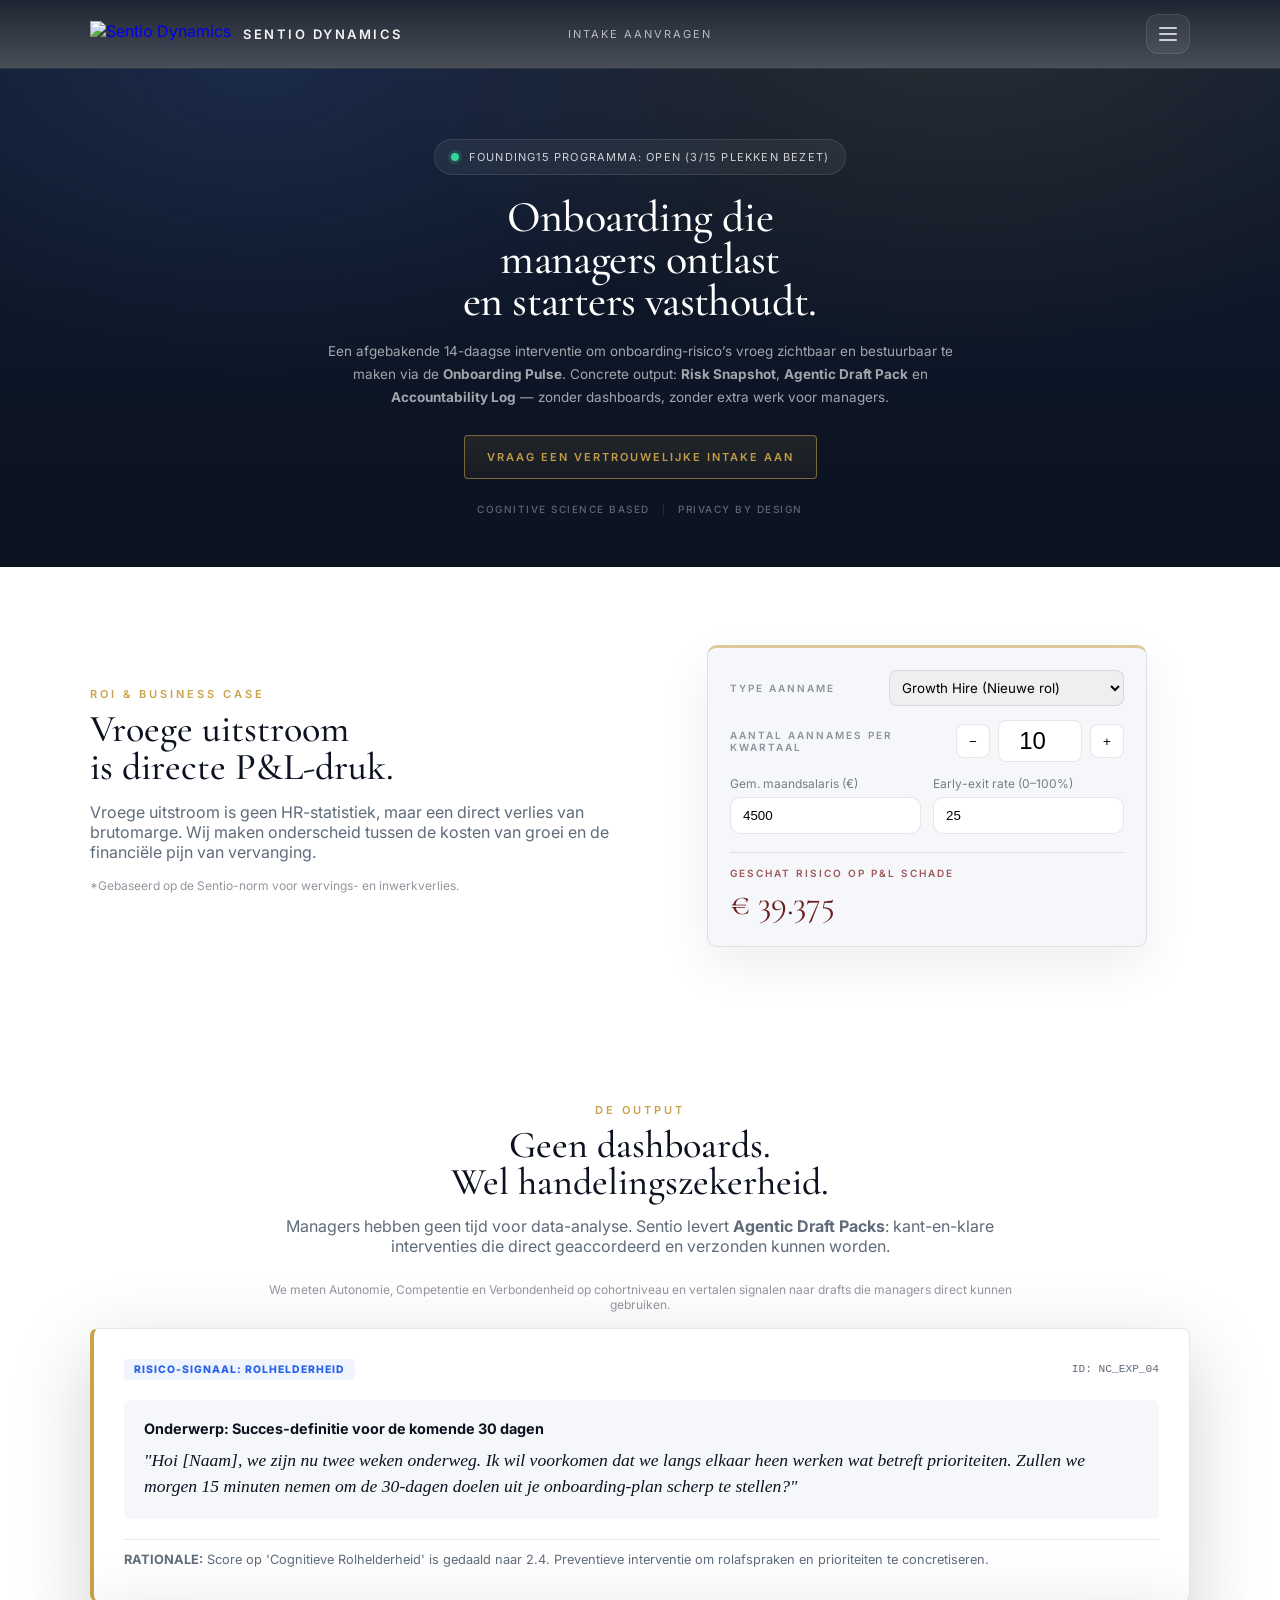
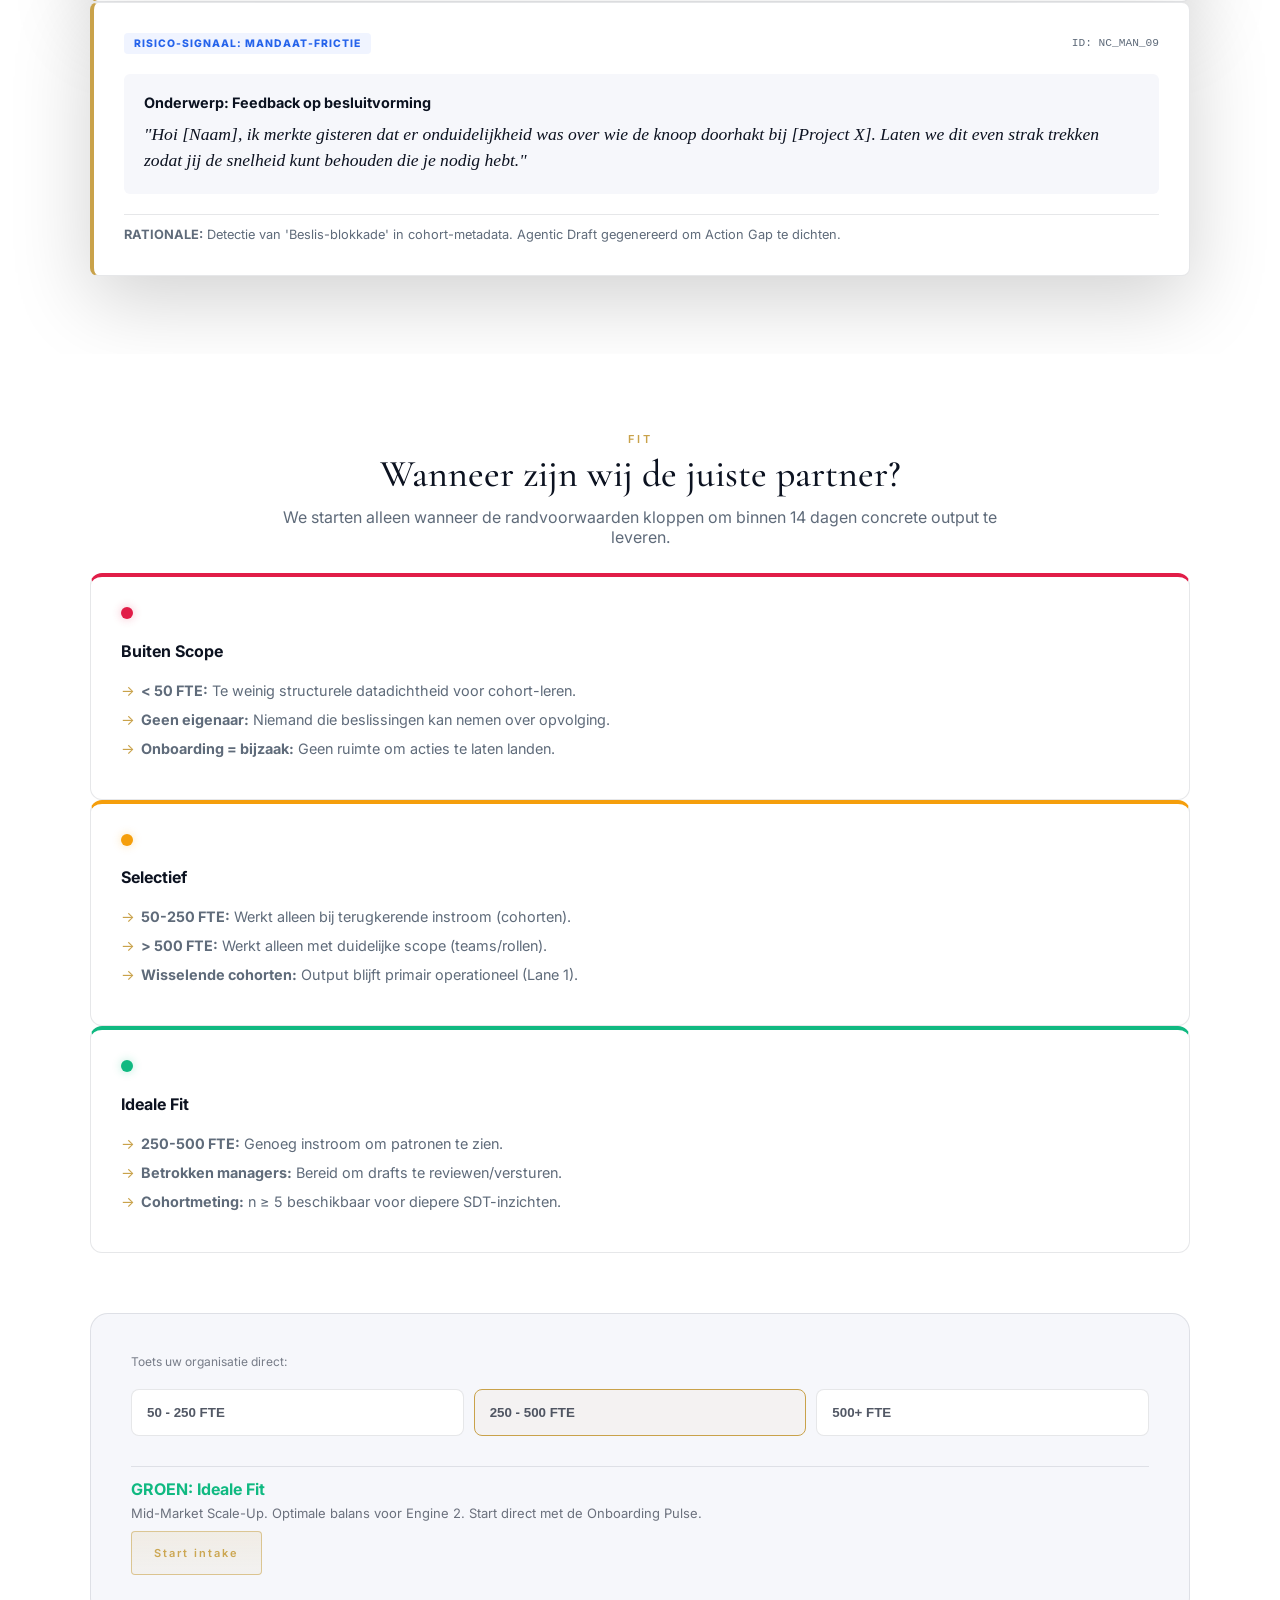
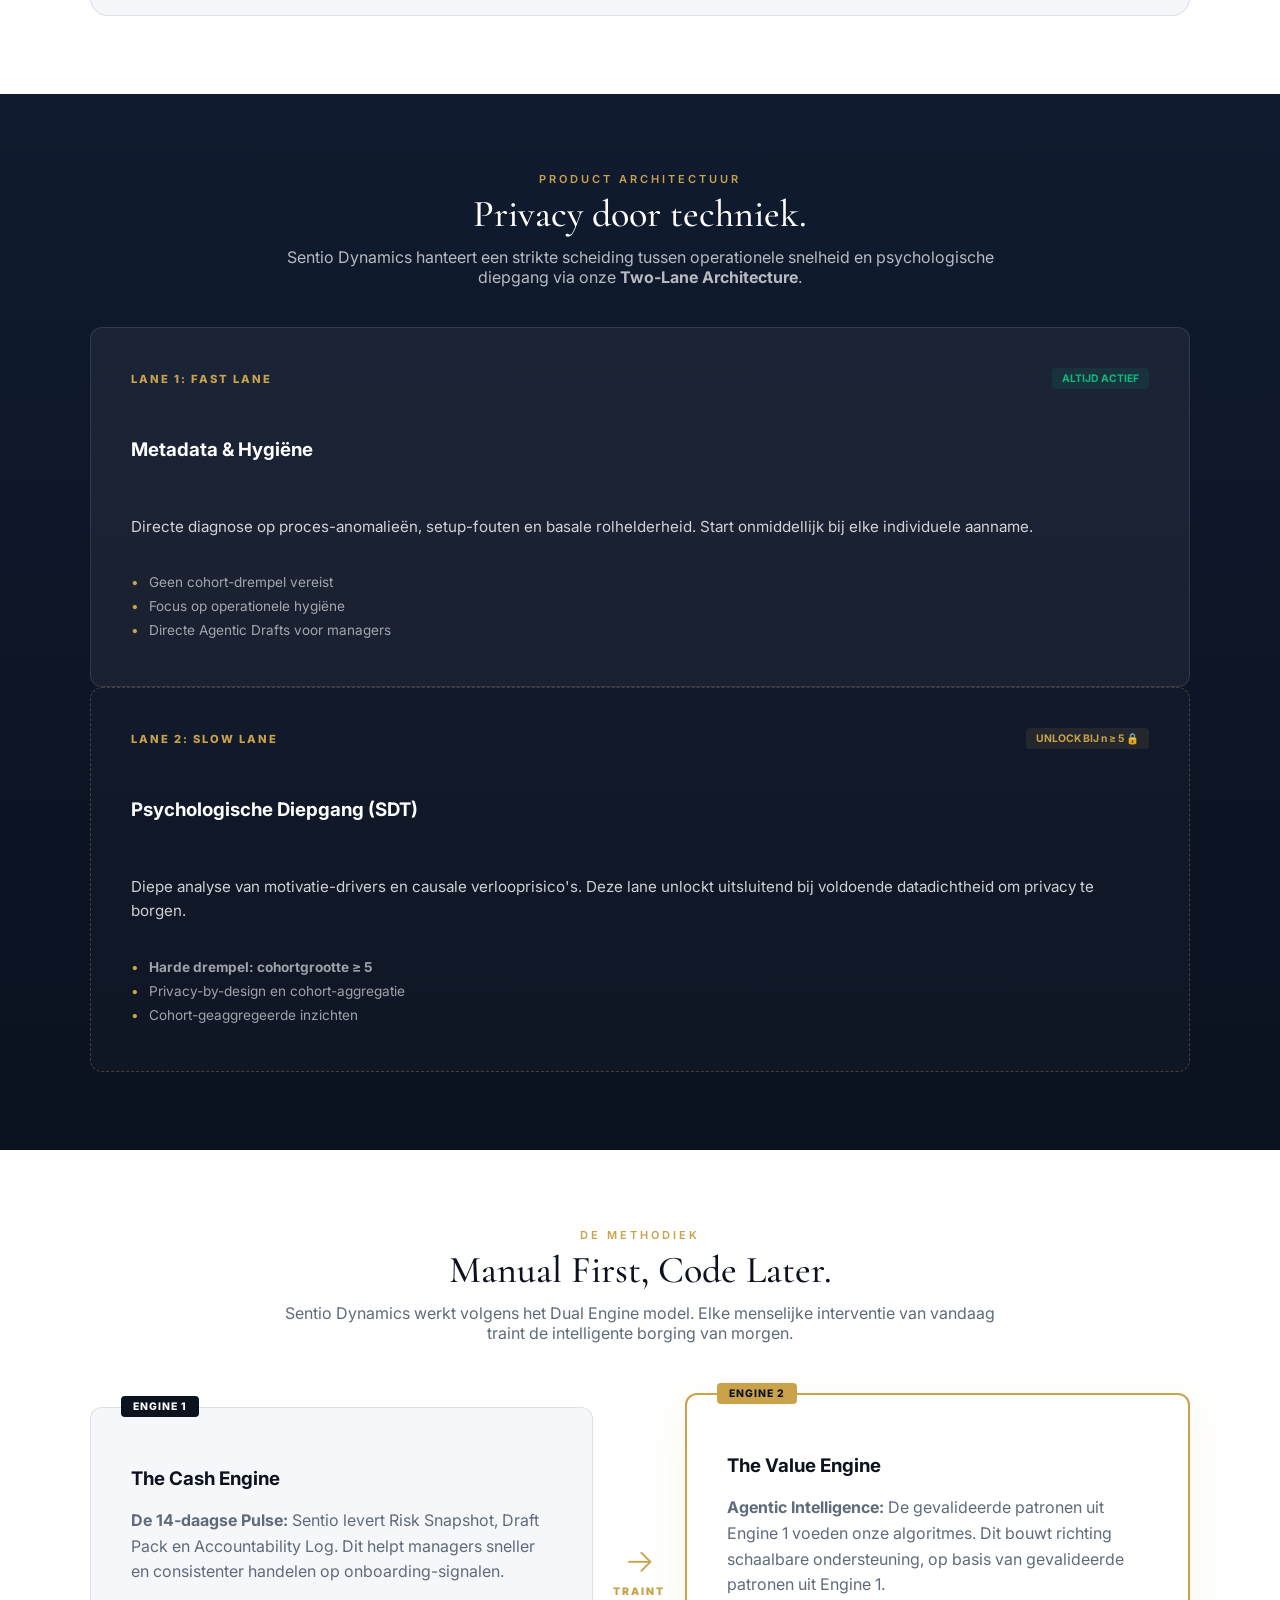
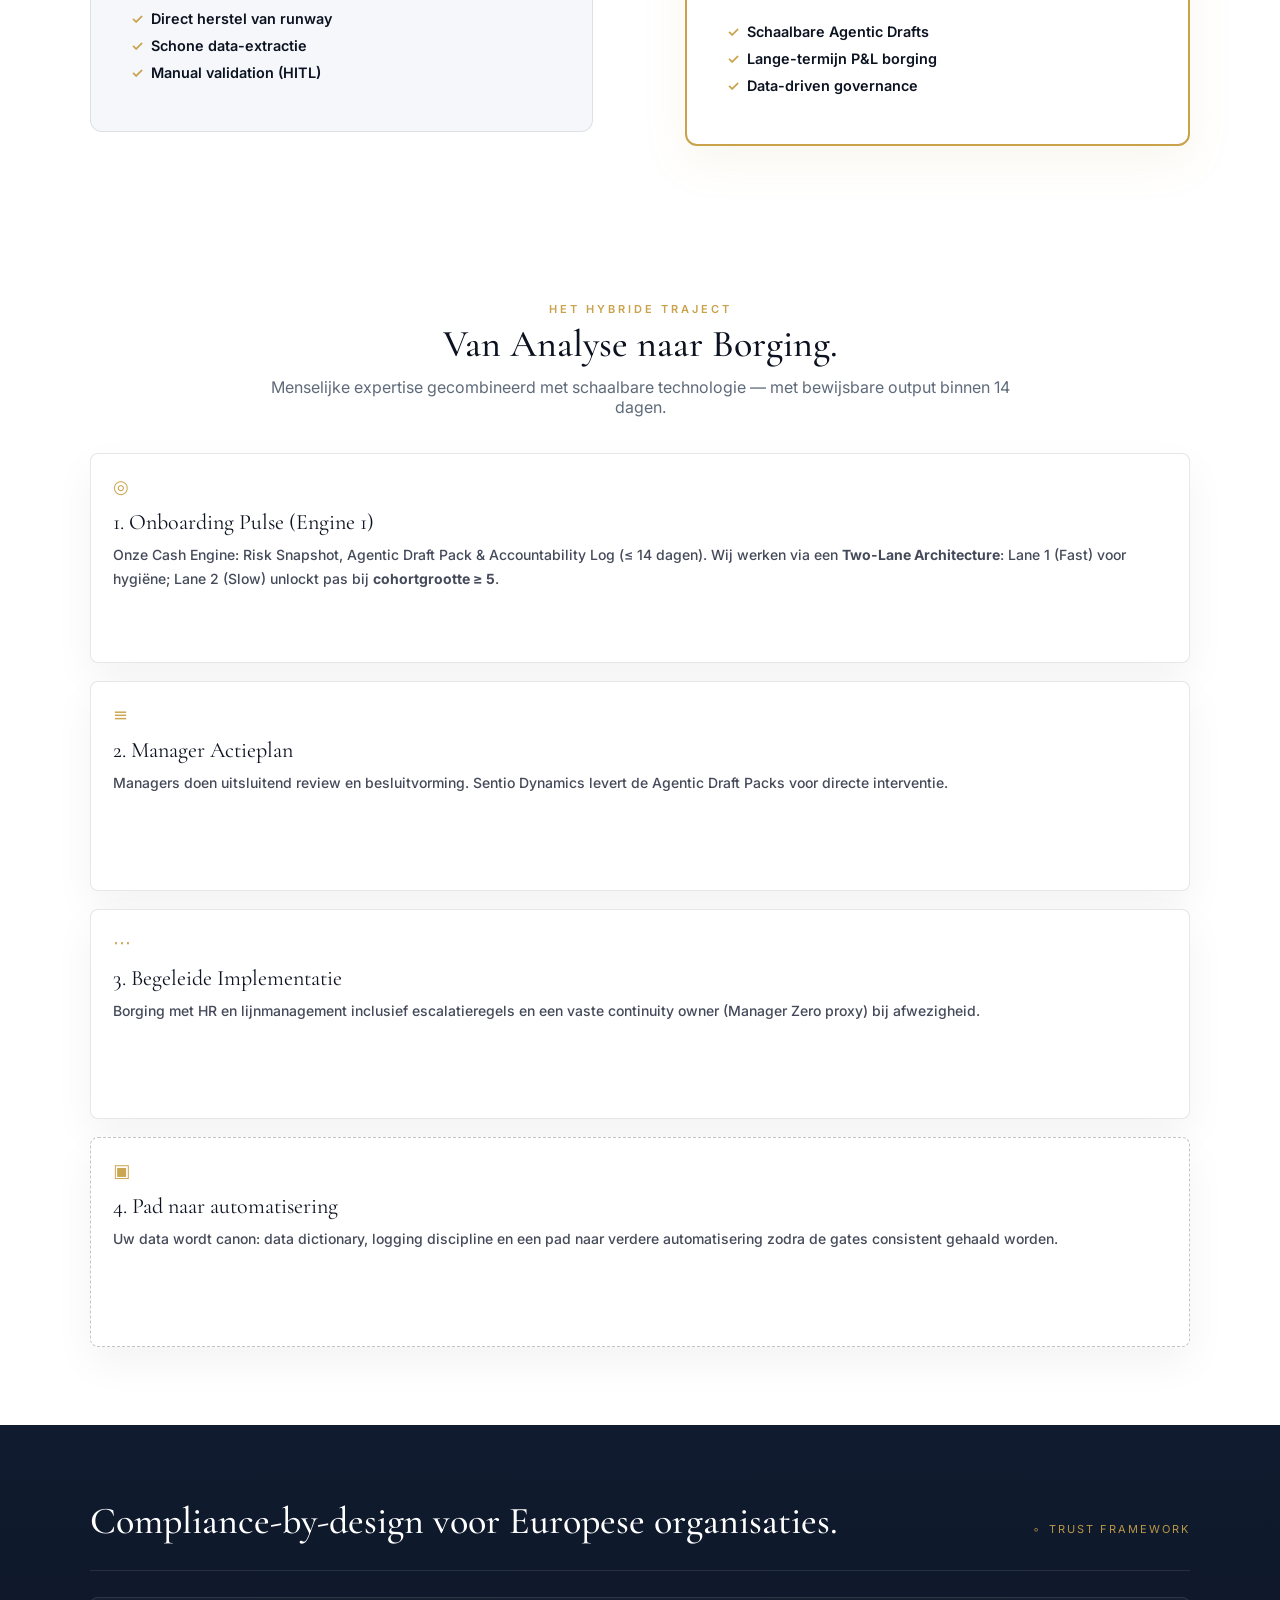
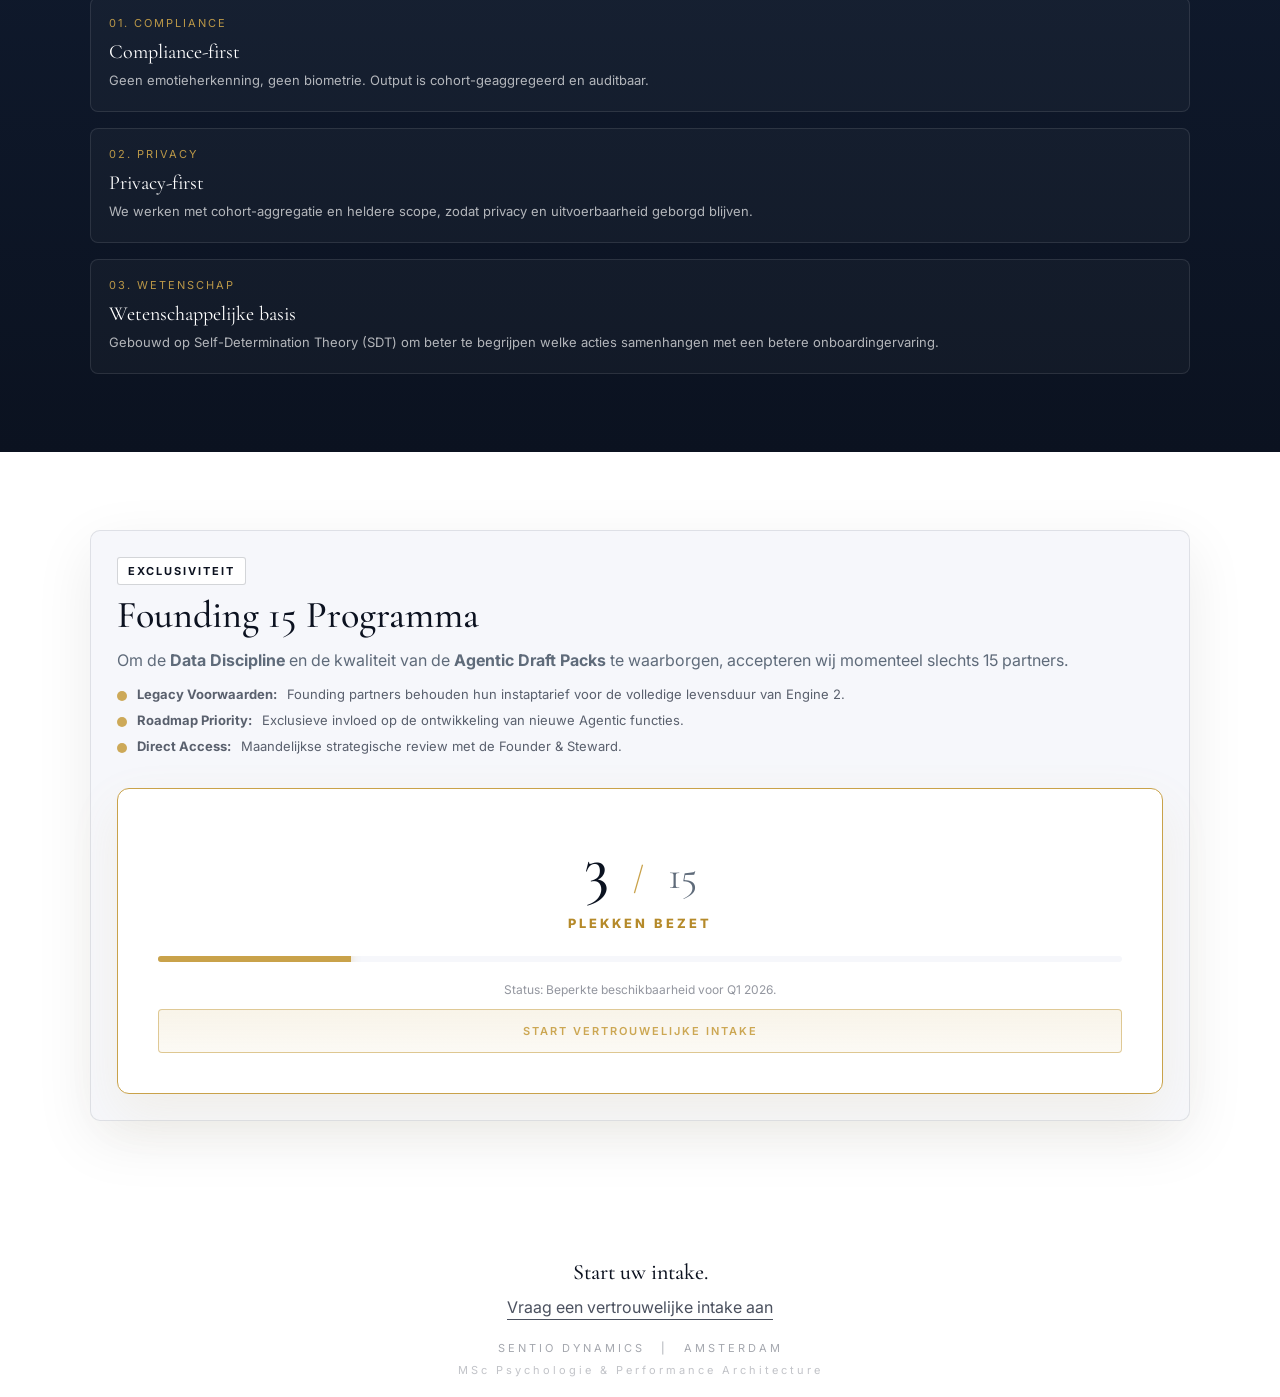
==== commit 747ade67: "Add files via upload" ====
--- a/index.html
+++ b/index.html
@@ -4,9 +4,9 @@
   <meta charset="utf-8" />
   <meta name="viewport" content="width=device-width, initial-scale=1" />
   <title>Sentio Dynamics — Onboarding Pulse</title>
-  <meta name="description" content="Sentio Dynamics maakt onboarding bestuurbaar via de Onboarding Pulse: Risk Snapshot, Agentic Draft Pack en Accountability Log." />
+  <meta name="description" content="Sentio Dynamics ontlast managers tijdens onboarding met de Onboarding Pulse: Risk Snapshot, Agentic Draft Pack en Accountability Log." />
   <meta property="og:title" content="Sentio Dynamics" />
-  <meta property="og:description" content="Onboarding Pulse: Risk Snapshot, Agentic Draft Pack, Accountability Log. Geen dashboard — wél control." />
+  <meta property="og:description" content="Onboarding Pulse: Risk Snapshot, Agentic Draft Pack, Accountability Log. Geen dashboard — wél concrete acties." />
   <meta property="og:type" content="website" />
   <meta name="theme-color" content="#0B1220" />
   <link rel="icon" href="assets/favicon.svg" type="image/svg+xml" />
@@ -18,24 +18,24 @@
 
 <body>
   <header class="topbar">
-    <div class="container topbar-inner">
-      <div class="topbar-spacer"></div>
-      <a class="brand" href="#top" aria-label="Sentio Dynamics Home">
-        <span class="brand-name">SENTIO DYNAMICS</span>
-      </a>
-      <a class="topbar-link" href="#intake" data-cta="intake">INTAKE AANVRAGEN</a>
-      <button class="mobile-toggle" aria-label="Menu" aria-expanded="false">
-        <span></span><span></span><span></span>
-      </button>
-    </div>
-    <div class="mobile-nav" aria-hidden="true">
-      <a href="#reality">De harde realiteit</a>
-      <a href="#trajectory">Traject</a>
-      <a href="#assistant">Assistant</a>
-      <a href="#trust">Trust framework</a>
-      <a href="#intake" data-cta="intake">Intake aanvragen</a>
-    </div>
-  </header>
+  <div class="container topbar-inner">
+    <a class="brand" href="#top" aria-label="Sentio Dynamics Home">
+      <img src="assets/logo.png" class="brand-logo-img" alt="Sentio Dynamics">
+      <span class="brand-name">SENTIO DYNAMICS</span>
+    </a>
+    <a class="topbar-link" href="#intake" data-cta="intake">INTAKE AANVRAGEN</a>
+    <button class="mobile-toggle" aria-label="Menu" aria-expanded="false">
+      <span></span><span></span><span></span>
+    </button>
+  </div>
+  <div class="mobile-nav" aria-hidden="true">
+    <a href="#reality">Business case</a>
+    <a href="#trajectory">Traject</a>
+    <a href="#architecture">Architectuur</a>
+    <a href="#trust">Trust framework</a>
+    <a href="#intake" data-cta="intake">Intake aanvragen</a>
+  </div>
+</header>
 
   <main id="top">
     <section class="hero">
@@ -45,7 +45,7 @@
           <span class="badge-text">FOUNDING15 PROGRAMMA: OPEN (<span id="filledCount">3</span>/15 PLEKKEN BEZET)</span>
         </div>
 
-        <h1>Stop kapitaalvernietiging<br/>door de 90-dagen<br/>draaideur.</h1>
+        <h1>Onboarding die<br/>managers ontlast<br/>en starters vasthoudt.</h1>
 
         <p class="hero-sub">
           Een afgebakende 14-daagse interventie om onboarding-risico’s vroeg zichtbaar en bestuurbaar te maken via de <strong>Onboarding Pulse</strong>.
@@ -64,44 +64,12 @@
 </div>
       </div>
     </section>
-
-    <div class="container">
-  <div class="iron-clad-box">
-    <div class="codex-header">SENTIO DECISION CODEX</div>
-    <p>
-      Sentio Dynamics is een operationeel instrument voor risicobeheersing. Wij automatiseren geen aannames; wij automatiseren bewezen interventies. 
-      Onze methodiek weigert categorisch het gebruik van biometrie of emotie-herkenning en meet uitsluitend cognitieve rolduidelijkheid en causale risico's.
-    </p>
-    <div class="codex-footer">Human-in-the-Loop (HITL) Mandaat Vereist.</div>
-  </div>
 </div>
-
-<section class="section-trust">
-  <div class="container trust-grid">
-    <div class="trust-item">
-      <span class="trust-icon">⚖️</span>
-      <strong>EU AI ACT</strong>
-      <span>Annex III Compliant</span>
-    </div>
-    <div class="trust-item">
-      <span class="trust-icon">🔒</span>
-      <strong>PRIVACY-BY-DESIGN</strong>
-      <span>PII-Scrubbing Standaard</span>
-    </div>
-    <div class="trust-item">
-      <span class="trust-icon">👤</span>
-      <strong>HITL PROTOCOL</strong>
-      <span>Human-in-the-Loop</span>
-    </div>
-  </div>
-</section>
-
-
     <section class="section light" id="reality">
   <div class="container split">
     <div class="split-left">
       <div class="eyebrow">ROI & BUSINESS CASE</div>
-      <h2>U verliest geen mensen.<br/>U verliest runway.</h2>
+      <h2>Vroege uitstroom<br/>is directe P&amp;L-druk.</h2>
       <p class="muted">
         Vroege uitstroom is geen HR-statistiek, maar een direct verlies van brutomarge. Wij maken onderscheid tussen de kosten van groei en de financiële pijn van vervanging.
       </p>
@@ -159,6 +127,9 @@
       <h2>Geen dashboards.<br/>Wel handelingszekerheid.</h2>
       <p class="muted section-lead">
         Managers hebben geen tijd voor data-analyse. Sentio levert <strong>Agentic Draft Packs</strong>: kant-en-klare interventies die direct geaccordeerd en verzonden kunnen worden.
+      <p class="fine center" style="max-width: 760px; margin: 14px auto 0;">
+        We meten Autonomie, Competentie en Verbondenheid op cohortniveau en vertalen signalen naar drafts die managers direct kunnen gebruiken.
+      </p>
       </p>
     </div>
 
@@ -175,7 +146,7 @@
           </p>
         </div>
         <div class="draft-rationale">
-          <strong>RATIONALE:</strong> Score op 'Cognitieve Rolhelderheid' is gedaald naar 2.4. Preventieve interventie nodig om verloop-risico in Lane 1 te verlagen.
+          <strong>RATIONALE:</strong> Score op 'Cognitieve Rolhelderheid' is gedaald naar 2.4. Preventieve interventie om rolafspraken en prioriteiten te concretiseren.
         </div>
       </div>
 
@@ -202,9 +173,9 @@
     <section class="section light" id="eligibility">
   <div class="container">
     <div class="section-header center">
-      <div class="eyebrow">GOVERNANCE GATES</div>
+      <div class="eyebrow">FIT</div>
       <h2>Wanneer zijn wij de juiste partner?</h2>
-      <p class="muted section-lead">Wij borgen de integriteit van onze methodiek door uitsluitend te starten bij optimale condities voor een succesvolle interventie.
+      <p class="muted section-lead">We starten alleen wanneer de randvoorwaarden kloppen om binnen 14 dagen concrete output te leveren.
       </p>
     </div>
 
@@ -213,9 +184,9 @@
         <div class="status-dot dot-red"></div>
         <h4>Buiten Scope</h4>
         <ul class="status-list">
-          <li><strong>&lt; 50 FTE:</strong> Data Sparsity risico.</li>
-          <li><strong>HR-Administratie:</strong> Onboarding wordt slechts als 'proces' gezien.</li>
-          <li><strong>Geen Mandaat:</strong> Sponsor Triad ontbreekt bij de start.</li>
+          <li><strong>&lt; 50 FTE:</strong> Te weinig structurele datadichtheid voor cohort-leren.</li>
+          <li><strong>Geen eigenaar:</strong> Niemand die beslissingen kan nemen over opvolging.</li>
+          <li><strong>Onboarding = bijzaak:</strong> Geen ruimte om acties te laten landen.</li>
         </ul>
       </div>
 
@@ -223,9 +194,9 @@
         <div class="status-dot dot-orange"></div>
         <h4>Selectief</h4>
         <ul class="status-list">
-          <li><strong>50-250 FTE:</strong> Risico op Service Trap.</li>
-          <li><strong>&gt; 500 FTE:</strong> Cashflow & Governance risico.</li>
-          <li><strong>Wisselende Cohorten:</strong> Alleen Lane 1 (Fast) mogelijk.</li>
+          <li><strong>50-250 FTE:</strong> Werkt alleen bij terugkerende instroom (cohorten).</li>
+          <li><strong>&gt; 500 FTE:</strong> Werkt alleen met duidelijke scope (teams/rollen).</li>
+          <li><strong>Wisselende cohorten:</strong> Output blijft primair operationeel (Lane 1).</li>
         </ul>
       </div>
 
@@ -233,9 +204,9 @@
         <div class="status-dot dot-green"></div>
         <h4>Ideale Fit</h4>
         <ul class="status-list">
-          <li><strong>250-500 FTE:</strong> Mid-Market Scale-Up.</li>
-          <li><strong>Sponsor Triad:</strong> Exec, HR & Ops zijn betrokken.</li>
-          <li><strong>Engine 2:</strong> Data discipline voor schaling aanwezig.</li>
+          <li><strong>250-500 FTE:</strong> Genoeg instroom om patronen te zien.</li>
+          <li><strong>Betrokken managers:</strong> Bereid om drafts te reviewen/versturen.</li>
+          <li><strong>Cohortmeting:</strong> n ≥ 5 beschikbaar voor diepere SDT-inzichten.</li>
         </ul>
       </div>
     </div>
@@ -291,7 +262,7 @@
         </p>
         <ul class="lane-list">
           <li><strong>Harde drempel: cohortgrootte ≥ 5</strong></li>
-          <li>AI Act Compliance (Annex III)</li>
+          <li>Privacy-by-design en cohort-aggregatie</li>
           <li>Cohort-geaggregeerde inzichten</li>
         </ul>
       </div>
@@ -314,7 +285,7 @@
         <div class="engine-badge">ENGINE 1</div>
         <h3>The Cash Engine</h3>
         <p class="engine-desc">
-          <strong>De 14-daagse Pulse:</strong> Menselijke experts (Stewards) analyseren uw cohorten. Dit levert directe ROI op door vroege uitstroom fysiek te stoppen.
+          <strong>De 14-daagse Pulse:</strong> Sentio levert Risk Snapshot, Draft Pack en Accountability Log. Dit helpt managers sneller en consistenter handelen op onboarding-signalen.
         </p>
         <ul class="engine-features">
           <li>Direct herstel van runway</li>
@@ -332,7 +303,7 @@
         <div class="engine-badge gold-bg">ENGINE 2</div>
         <h3>The Value Engine</h3>
         <p class="engine-desc">
-          <strong>Agentic Intelligence:</strong> De gevalideerde patronen uit Engine 1 voeden onze algoritmes. Dit resulteert in schaalbare, autonome borging over uw gehele organisatie.
+          <strong>Agentic Intelligence:</strong> De gevalideerde patronen uit Engine 1 voeden onze algoritmes. Dit bouwt richting schaalbare ondersteuning, op basis van gevalideerde patronen uit Engine 1.
         </p>
         <ul class="engine-features">
           <li>Schaalbare Agentic Drafts</li>
@@ -374,59 +345,21 @@
             <div class="card-icon">⋯</div>
             <div class="card-title">3. Begeleide Implementatie</div>
             <div class="card-text">
-              Borging met de Sponsor Triad en lijnmanagement inclusief escalatieregels en een vaste Manager Zero continuity owner.
+              Borging met HR en lijnmanagement inclusief escalatieregels en een vaste continuity owner (Manager Zero proxy) bij afwezigheid.
             </div>
           </div>
           <div class="card card-dark">
             <div class="card-icon">▣</div>
-            <div class="card-title">4. Pad naar Engine 2</div>
+            <div class="card-title">4. Pad naar automatisering</div>
             <div class="card-text">
-              Uw data wordt canon: data dictionary, logging discipline en een direct pad naar de opschaling van de <strong>Value Engine (Engine 2)</strong> zodra de gates consistent gehaald worden.
+              Uw data wordt canon: data dictionary, logging discipline en een pad naar verdere automatisering zodra de gates consistent gehaald worden.
             </div>
           </div>
         </div>
       </div>
     </section>
 
-<section class="section dark" id="governance-legal" style="background: var(--navy2); border-top: 1px solid var(--gold);">
-  <div class="container">
-    <div class="section-header center">
-      <div class="eyebrow" style="color: var(--gold);">FINANCIËLE DISCIPLINE</div>
-      <h2>Het Mobilisatie-model</h2>
-      <p class="muted section-lead" style="color: rgba(255,255,255,0.7);">
-        Sentio Dynamics werkt uitsluitend op basis van vooraf gereserveerde delivery-capaciteit. Wij hanteren strikte protocollen om de integriteit van de Onboarding Pulse te waarborgen.
-      </p>
-    </div>
-
-    <div class="grid-3" style="margin-top: 40px;">
-      <div class="card-legal">
-        <h4>Upfront Mobilisatie</h4>
-        <p>Trajecten starten uitsluitend na voldoen van de <strong>Mobilisatie-fee conform de Iron Laws</strong>. Dit dekt de initiële inrichting van Lane 1 en de activatie van de Sponsor Triad.</p>
-      </div>
-
-      <div class="card-legal">
-        <h4>No-Refund Policy</h4>
-        <p>Gereserveerde capaciteit is exclusief. Bij tussentijdse annulering of het niet aanleveren van data binnen de gestelde termijnen vindt geen restitutie plaats.</p>
-      </div>
-
-      <div class="card-legal">
-        <h4>Protocol Mandaat</h4>
-        <p>Afwijken van de <strong>Decision Codex</strong> of weigering van de <strong>Manager Zero</strong> rol leidt tot onmiddellijke opschorting van de Onboarding Pulse zonder recht op compensatie.</p>
-      </div>
-    </div>
-
-    <div class="center" style="margin-top: 50px;">
-      <p class="fine" style="color: rgba(255,255,255,0.4); max-width: 600px; margin: 0 auto;">
-        *Sentio Dynamics levert geen juridisch advies. Onze voorwaarden zijn gericht op operationele risicobeheersing en data-integriteit conform de EU AI Act.
-      </p>
-    </div>
-  </div>
-</section>
-
-
-
-
-    <section class="section dark" id="trust">
+<section class="section dark" id="trust">
       <div class="container">
         <div class="trust-head">
           <h2>Compliance-by-design voor Europese organisaties.</h2>
@@ -436,19 +369,19 @@
           <div class="trust-card">
             <div class="trust-kicker">01. COMPLIANCE</div>
             <div class="trust-title">Compliance-first</div>
-            <div class="trust-text">AI Act‑aligned (Annex III): geen emotieherkenning, geen biometrie. Output is cohort‑geaggregeerd en auditbaar.</div>
+            <div class="trust-text">Geen emotieherkenning, geen biometrie. Output is cohort-geaggregeerd en auditbaar.</div>
           </div>
           <div class="trust-card">
             <div class="trust-kicker">02. PRIVACY</div>
             <div class="trust-title">Privacy-first</div>
             <div class="trust-text">
-              Lane 2 unlockt pas bij <strong>cohort ≥ 5</strong>. De start is onvoorwaardelijk afhankelijk van de <strong>Sponsor Triad</strong> (Executive, HR en Operations).
+              We werken met cohort-aggregatie en heldere scope, zodat privacy en uitvoerbaarheid geborgd blijven.
             </div>
           </div>
           <div class="trust-card">
             <div class="trust-kicker">03. WETENSCHAP</div>
             <div class="trust-title">Wetenschappelijke basis</div>
-            <div class="trust-text">Gebouwd op Self-Determination Theory (SDT) om expliciet vast te stellen welke actie verloop daadwerkelijk vermindert.</div>
+            <div class="trust-text">Gebouwd op Self-Determination Theory (SDT) om beter te begrijpen welke acties samenhangen met een betere onboardingervaring.</div>
           </div>
         </div>
       </div>
@@ -462,10 +395,10 @@
     <div class="modal-backdrop" data-close></div>
     <div class="modal-card">
       <button class="modal-close" data-close>×</button>
-      <div class="modal-tag">INTAKE PROTOCOL</div>
-      <h3>Strategische Fit & Governance</h3>
+      <div class="modal-tag">INTAKE</div>
+      <h3>Strategische fit</h3>
       <p class="muted">
-        Tijdens de intake toetsen we de randvoorwaarden voor een succesvol traject: de Sponsor Triad, cohort-dichtheid en het mobilisatie-model.
+        Tijdens de intake toetsen we scope, instroom (cohorten) en praktische uitvoerbaarheid om binnen 14 dagen concrete output te leveren.
       </p>
       <div class="modal-actions">
         <a class="btn-gold btn-full" href="#" id="emailLink">Start Vertrouwelijke Intake</a>
--- a/styles.css
+++ b/styles.css
@@ -41,25 +41,12 @@
   backdrop-filter: blur(14px);
 }
 
-.topbar-inner{
-  display:grid;
-  grid-template-columns: 1fr auto 1fr;
-  align-items:center;
-  padding:16px 0;
-  gap:14px;
-}
-
-.topbar-spacer{height:1px}
-
-.brand{
-  justify-self:center;
-  text-decoration:none;
-  color:rgba(255,255,255,0.86);
-  letter-spacing:3px;
-  font-size:12px;
-  font-weight:500;
-}
-.brand-name{white-space:nowrap}
+/* Ensure mobile toggle stays on the first row (right side) */
+.mobile-toggle{
+  grid-column:3;
+  grid-row:1;
+}
+
 
 .topbar-link{
   justify-self:end;
@@ -581,9 +568,7 @@
   h1{font-size:52px}
 }
 
-@media (max-width: 760px){
-  .topbar-inner{grid-template-columns: 1fr auto 1fr}
-  .topbar-link{display:none}
+
   .mobile-toggle{display:block}
   .mobile-nav{display:none}
   .mobile-nav.show{display:block}
@@ -1050,3 +1035,66 @@
 .trust-pill-subtle { font-weight: 500; }
 .pill-sep { color: rgba(255,255,255,0.15); }
 
+
+/* Topbar Layout Update */
+
+
+
+
+
+/* Spacer verwijderen omdat we nu flexbox space-between gebruiken */
+.topbar-spacer { display: none; }
+
+@media (max-width: 760px) {
+    }
+
+
+/* v6.13 Canon Branding */
+
+.topbar-inner {
+  display: flex;
+  align-items: center;
+  justify-content: space-between;
+  padding: 14px 0;
+}
+
+.brand {
+  display: flex;
+  align-items: center;
+  gap: 12px;
+  text-decoration: none;
+  transition: opacity 0.2s ease;
+}
+
+.brand:hover { opacity: 0.8; }
+
+.brand-logo-img {
+  height: 26px;
+  width: auto;
+  display: block;
+}
+
+.brand-name {
+  letter-spacing: 2.5px;
+  font-size: 13px;
+  font-weight: 600;
+  color: rgba(255, 255, 255, 0.95);
+  white-space: nowrap;
+}
+
+@media (max-width: 760px) {
+  .brand-name { font-size: 11px; letter-spacing: 1.5px; }
+  .brand-logo-img { height: 22px; }
+}
+
+
+/* v6.14.2 PATCH: center topbar intake link without moving brand */
+.topbar-inner{ position: relative; }
+.topbar-link{
+  position: absolute;
+  left: 50%;
+  transform: translateX(-50%);
+}
+@media (max-width: 760px){
+  .topbar-link{ display:none; }
+}
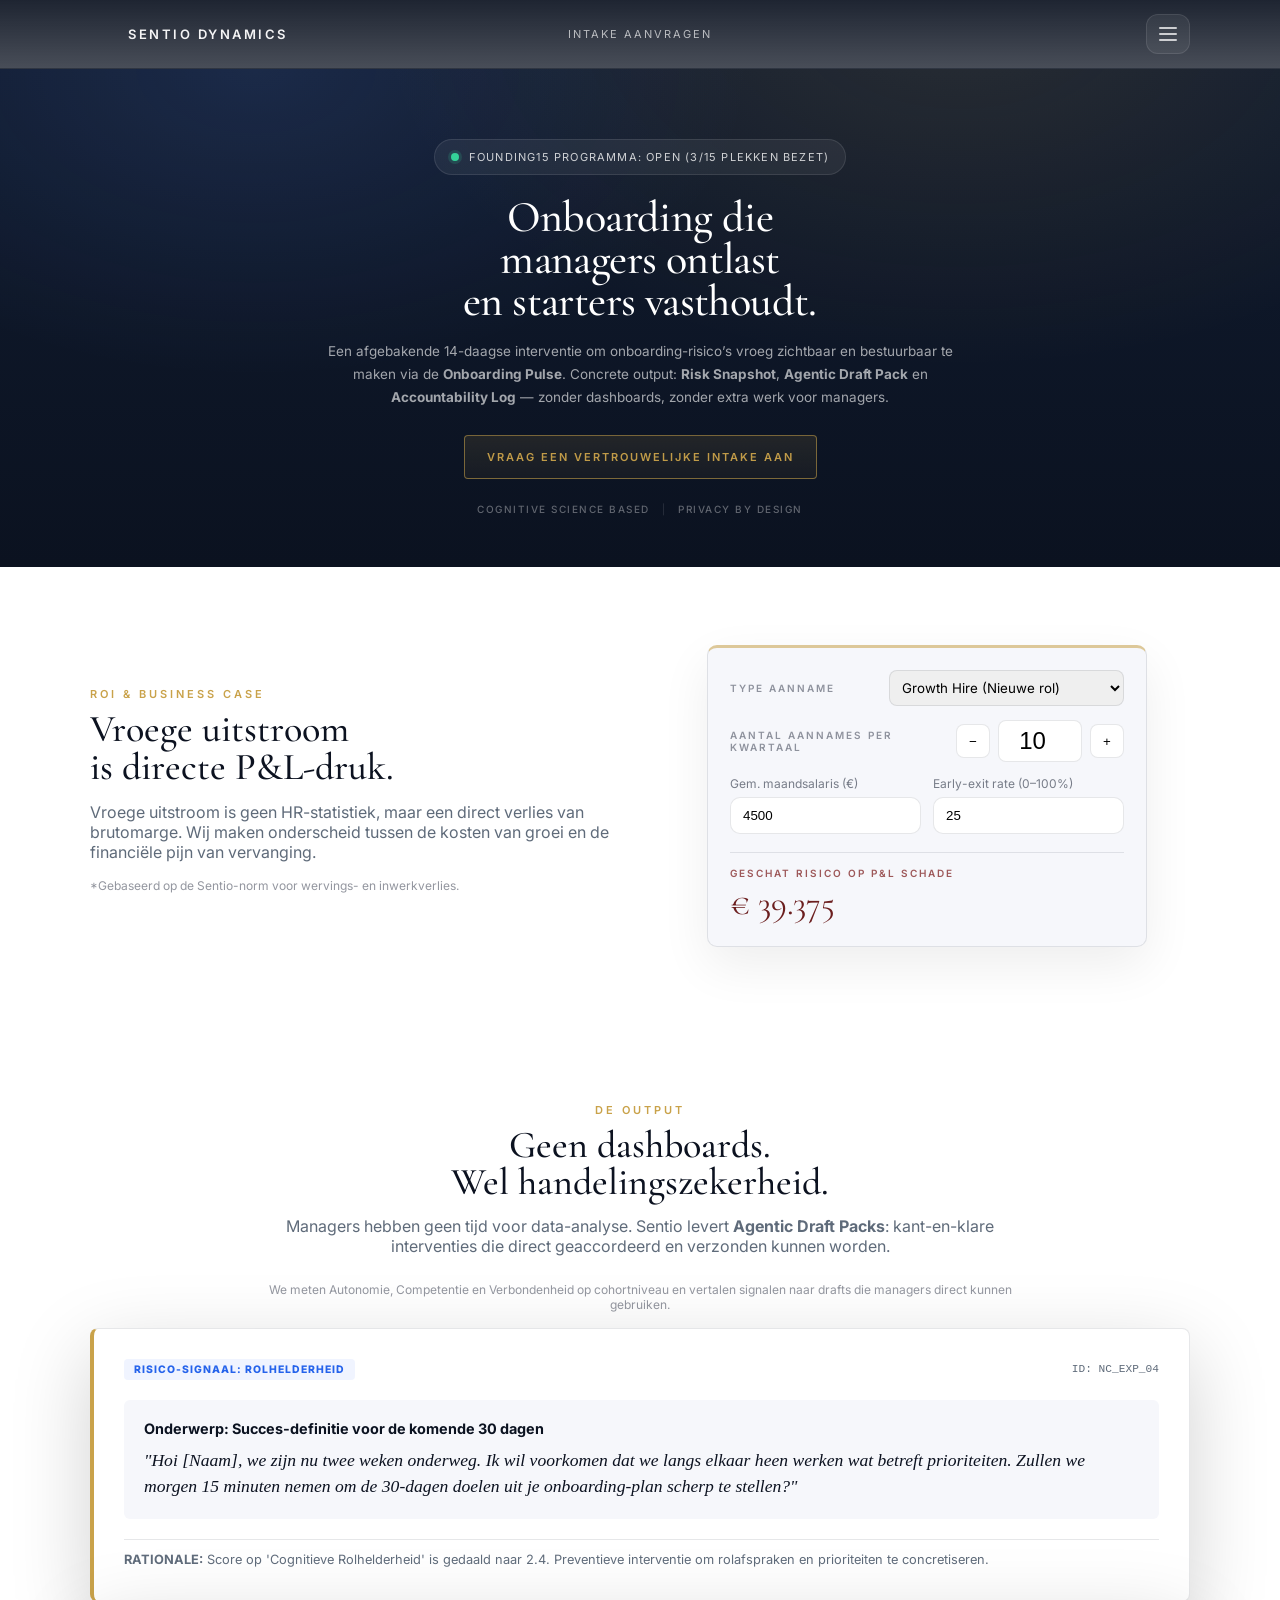
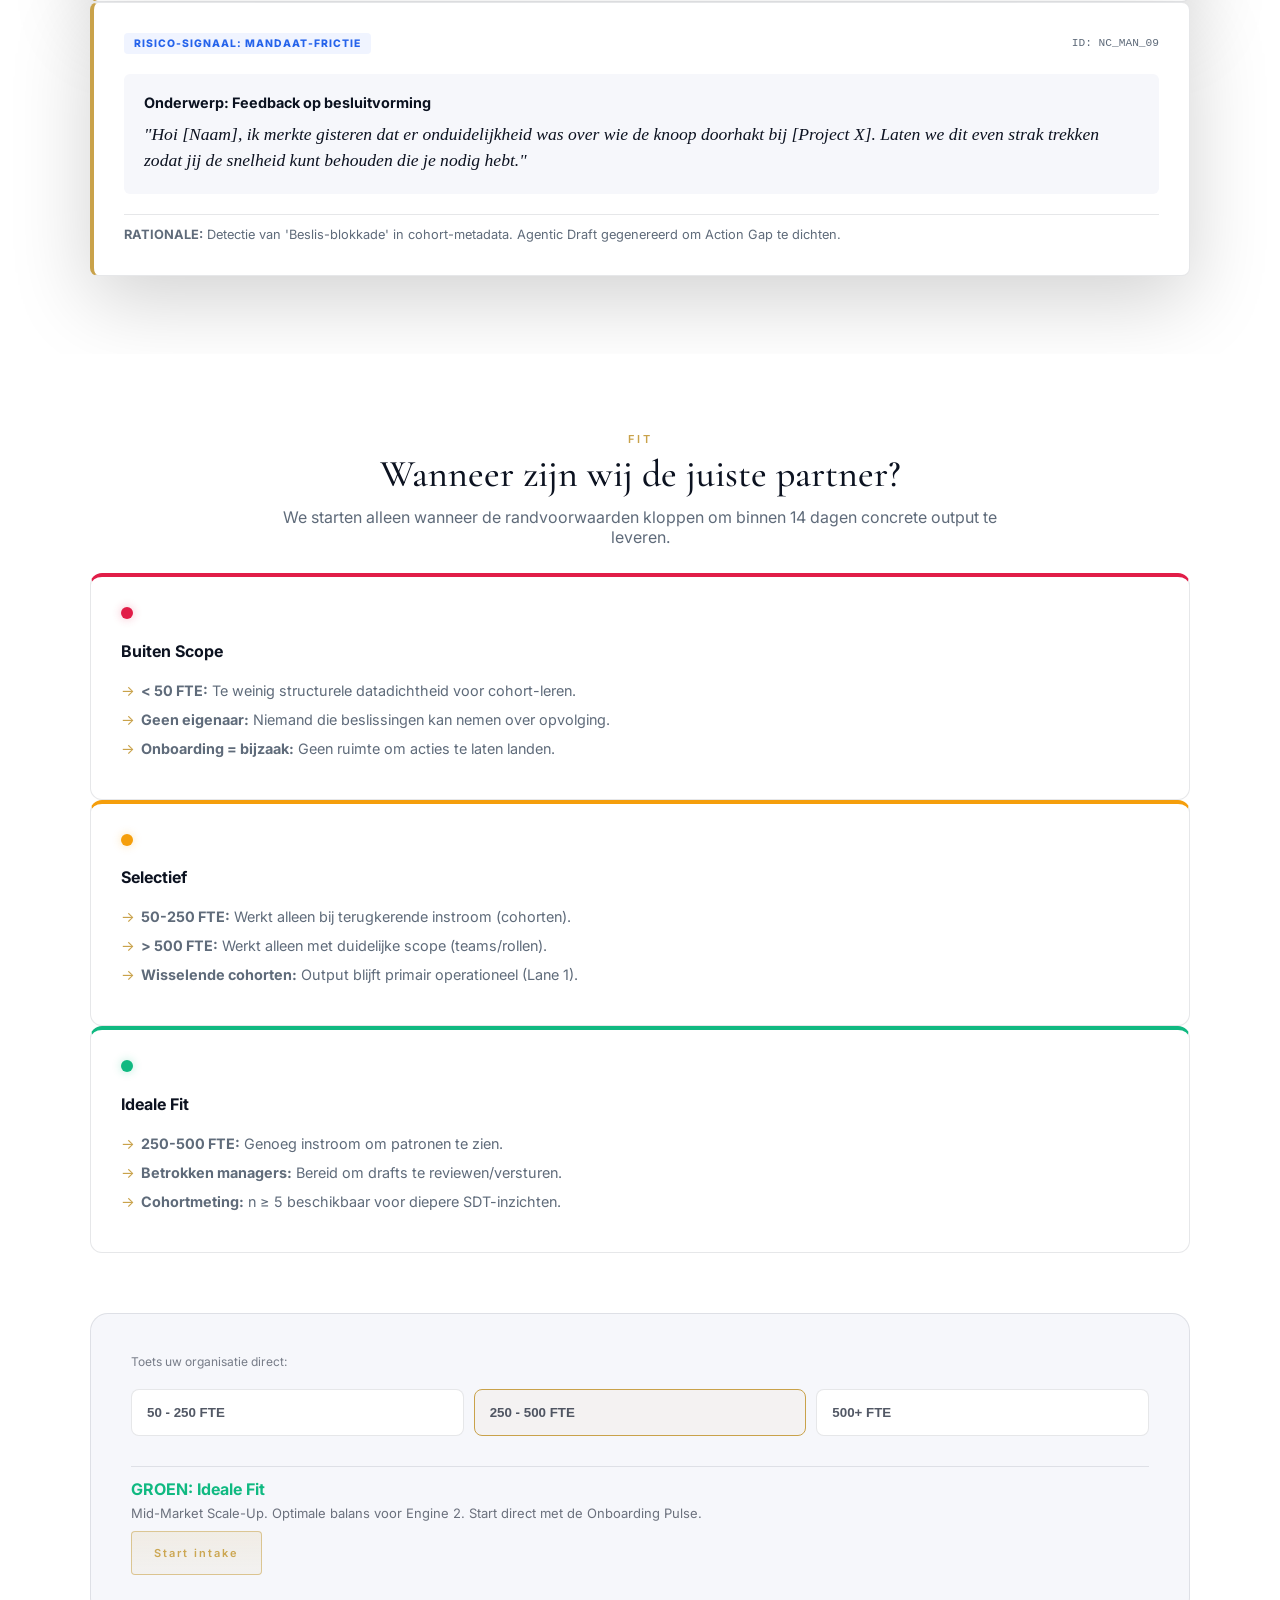
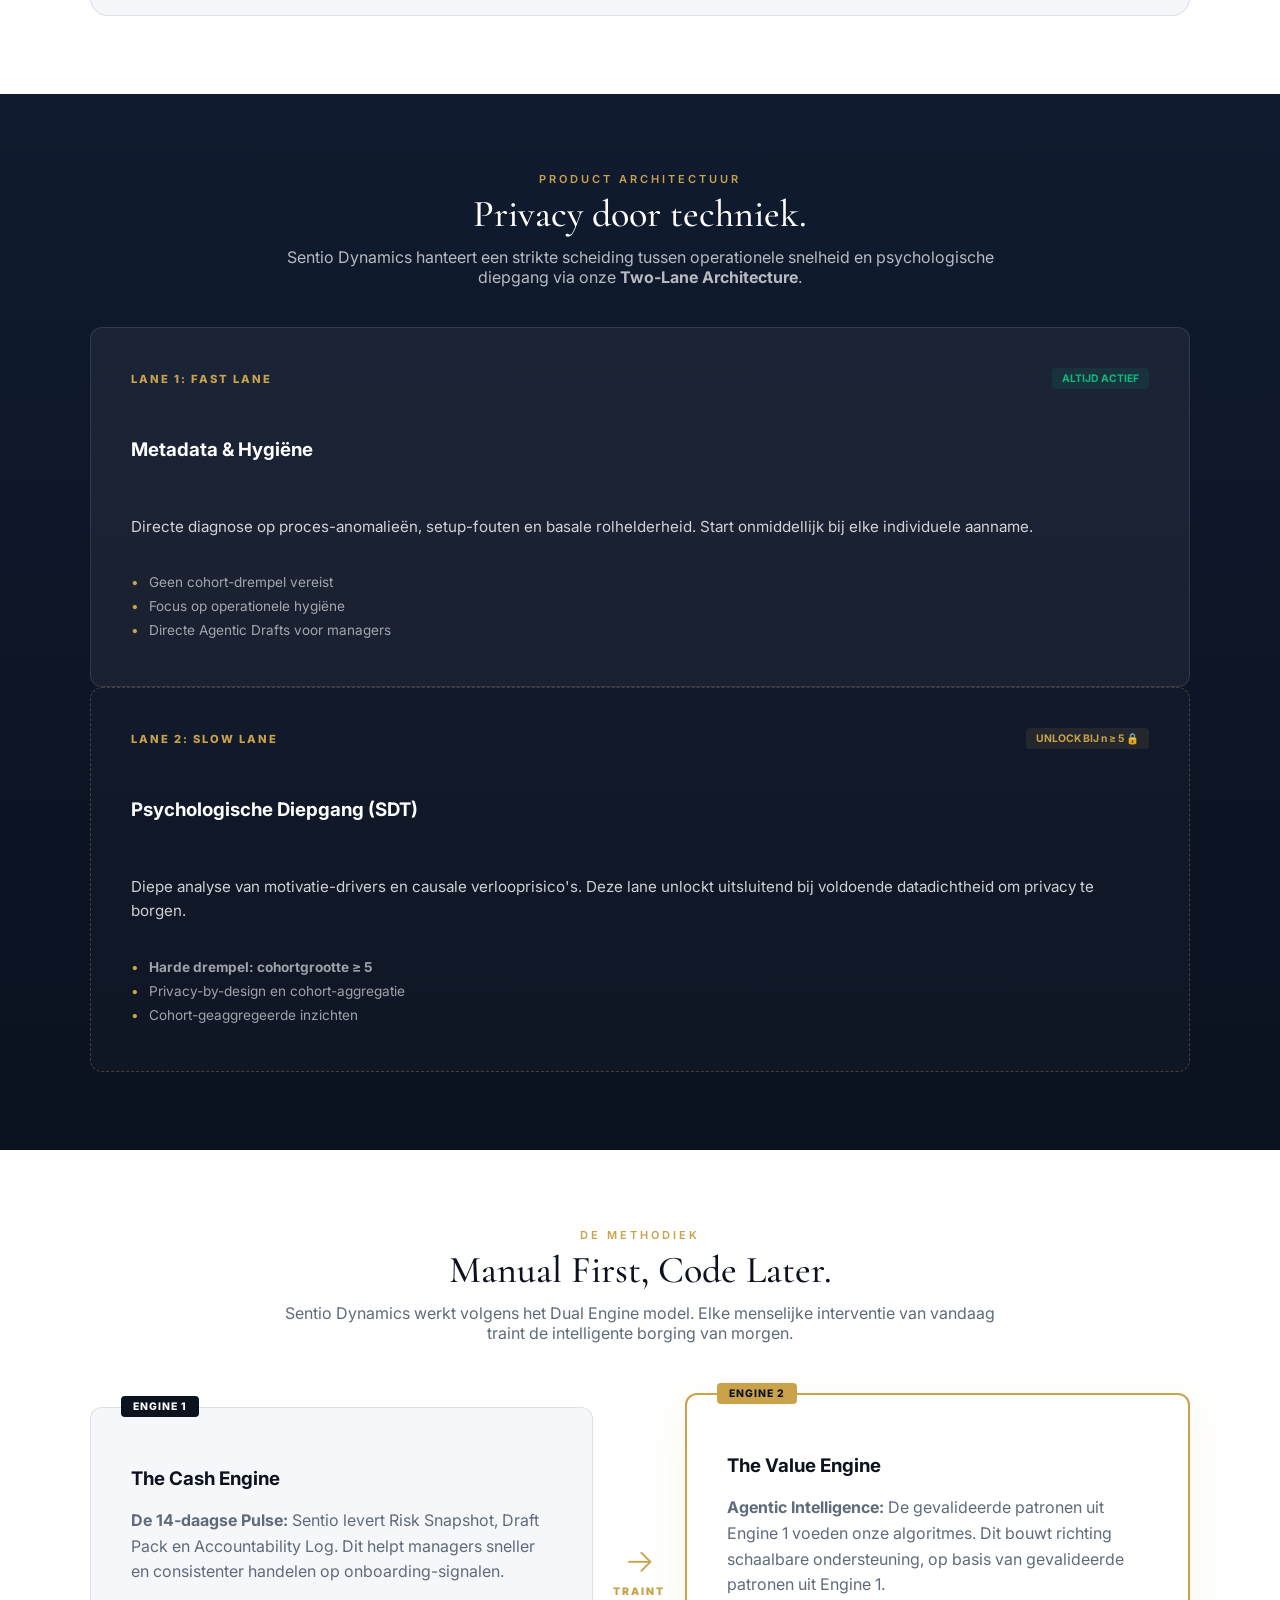
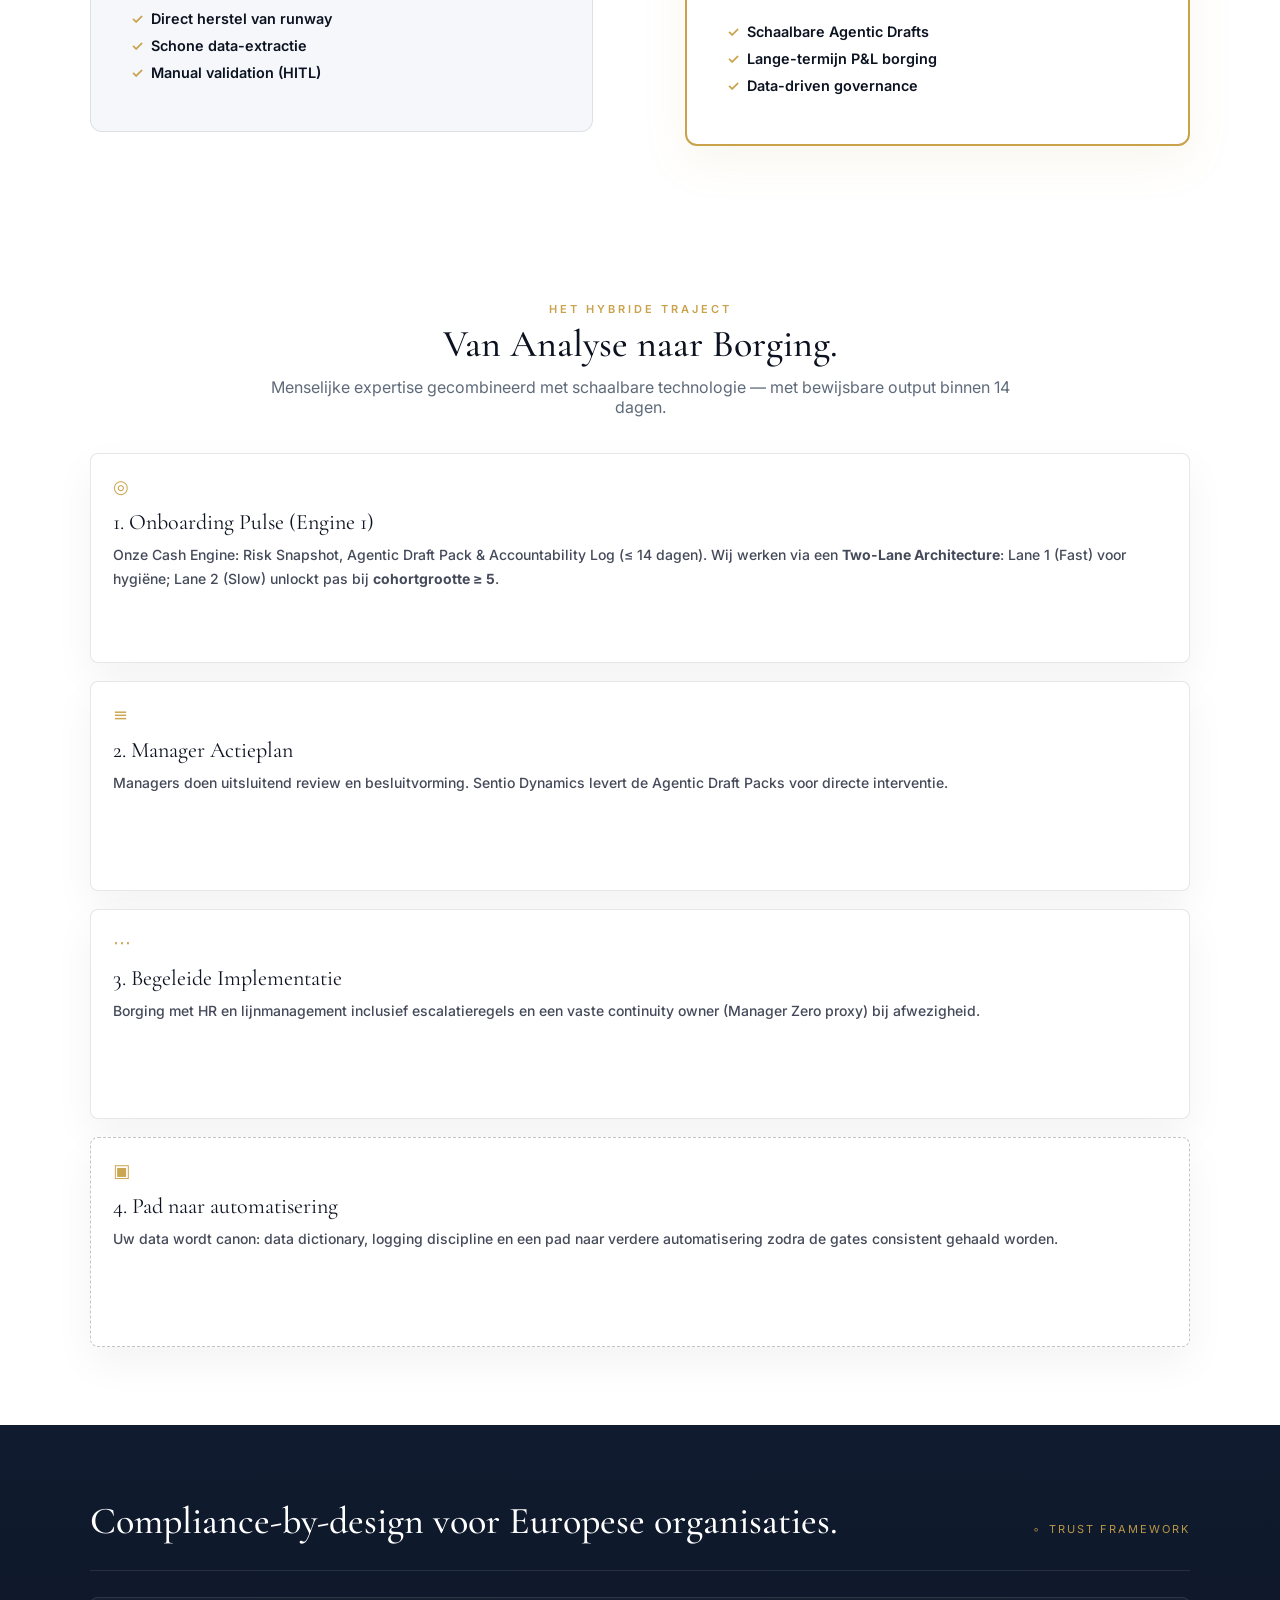
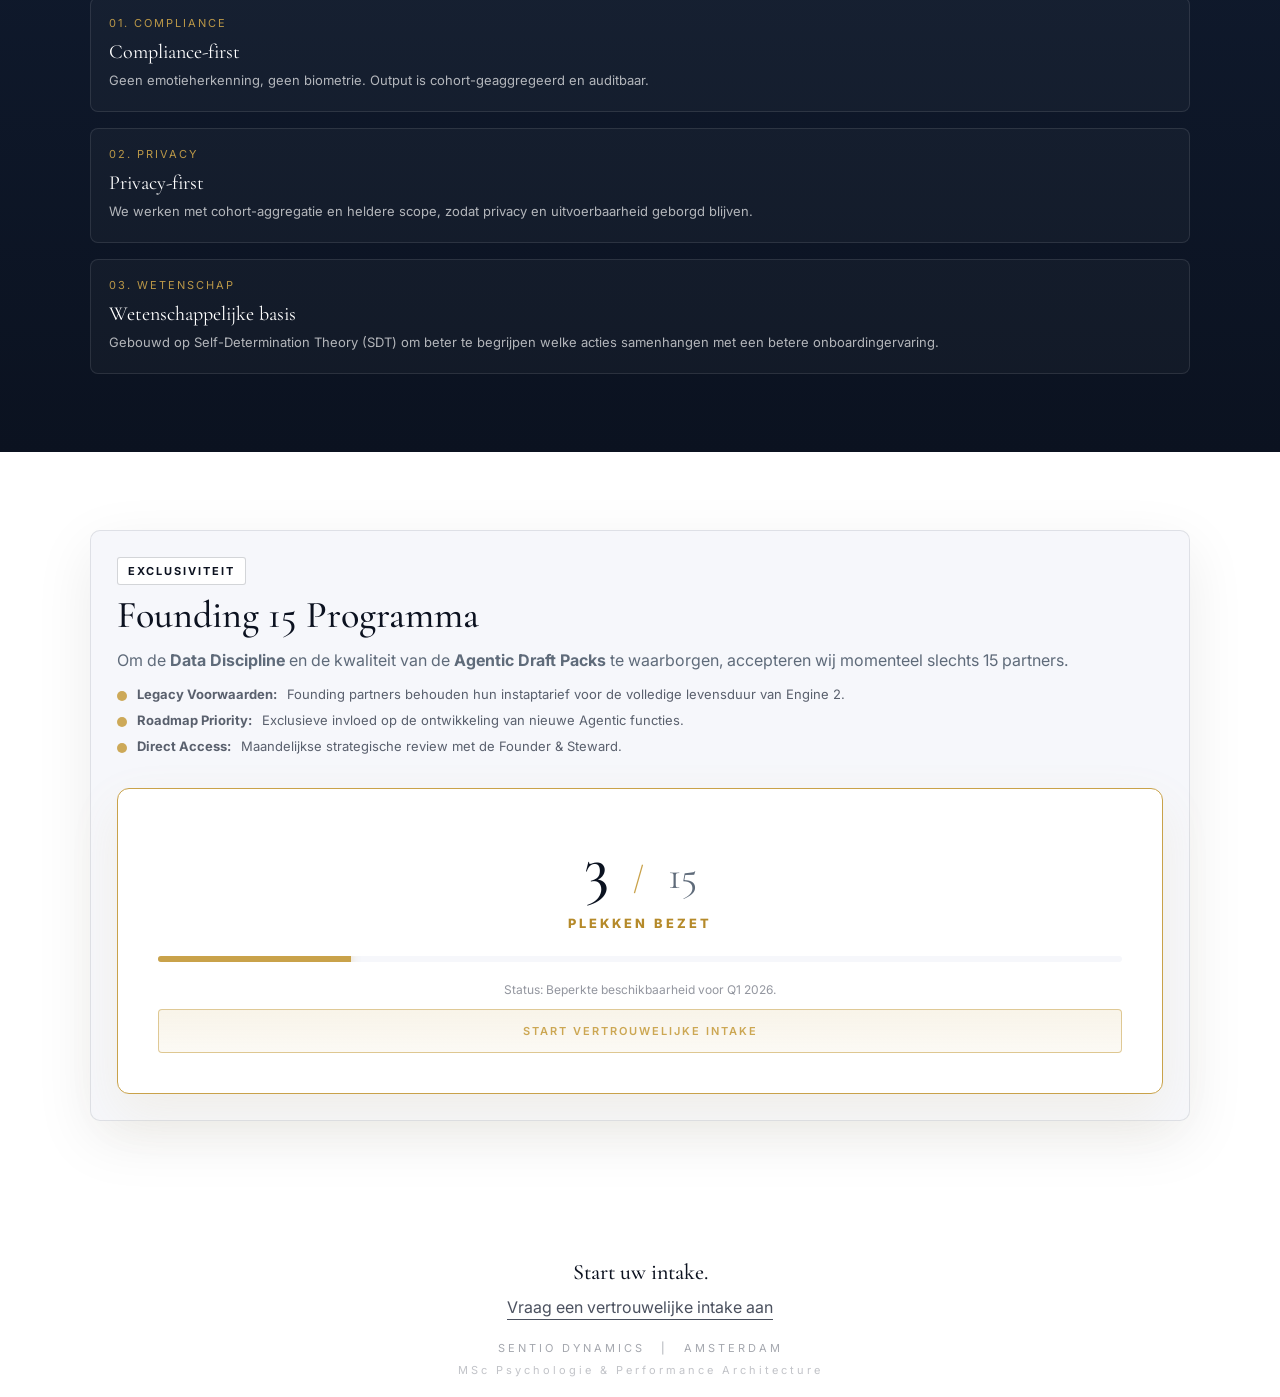
==== commit 5874fa53: "Update index.html" ====
--- a/index.html
+++ b/index.html
@@ -20,7 +20,7 @@
   <header class="topbar">
   <div class="container topbar-inner">
     <a class="brand" href="#top" aria-label="Sentio Dynamics Home">
-      <img src="assets/logo.png" class="brand-logo-img" alt="Sentio Dynamics">
+      <img src="assets/logo.svg" class="brand-logo-img" alt="Sentio Dynamics">
       <span class="brand-name">SENTIO DYNAMICS</span>
     </a>
     <a class="topbar-link" href="#intake" data-cta="intake">INTAKE AANVRAGEN</a>
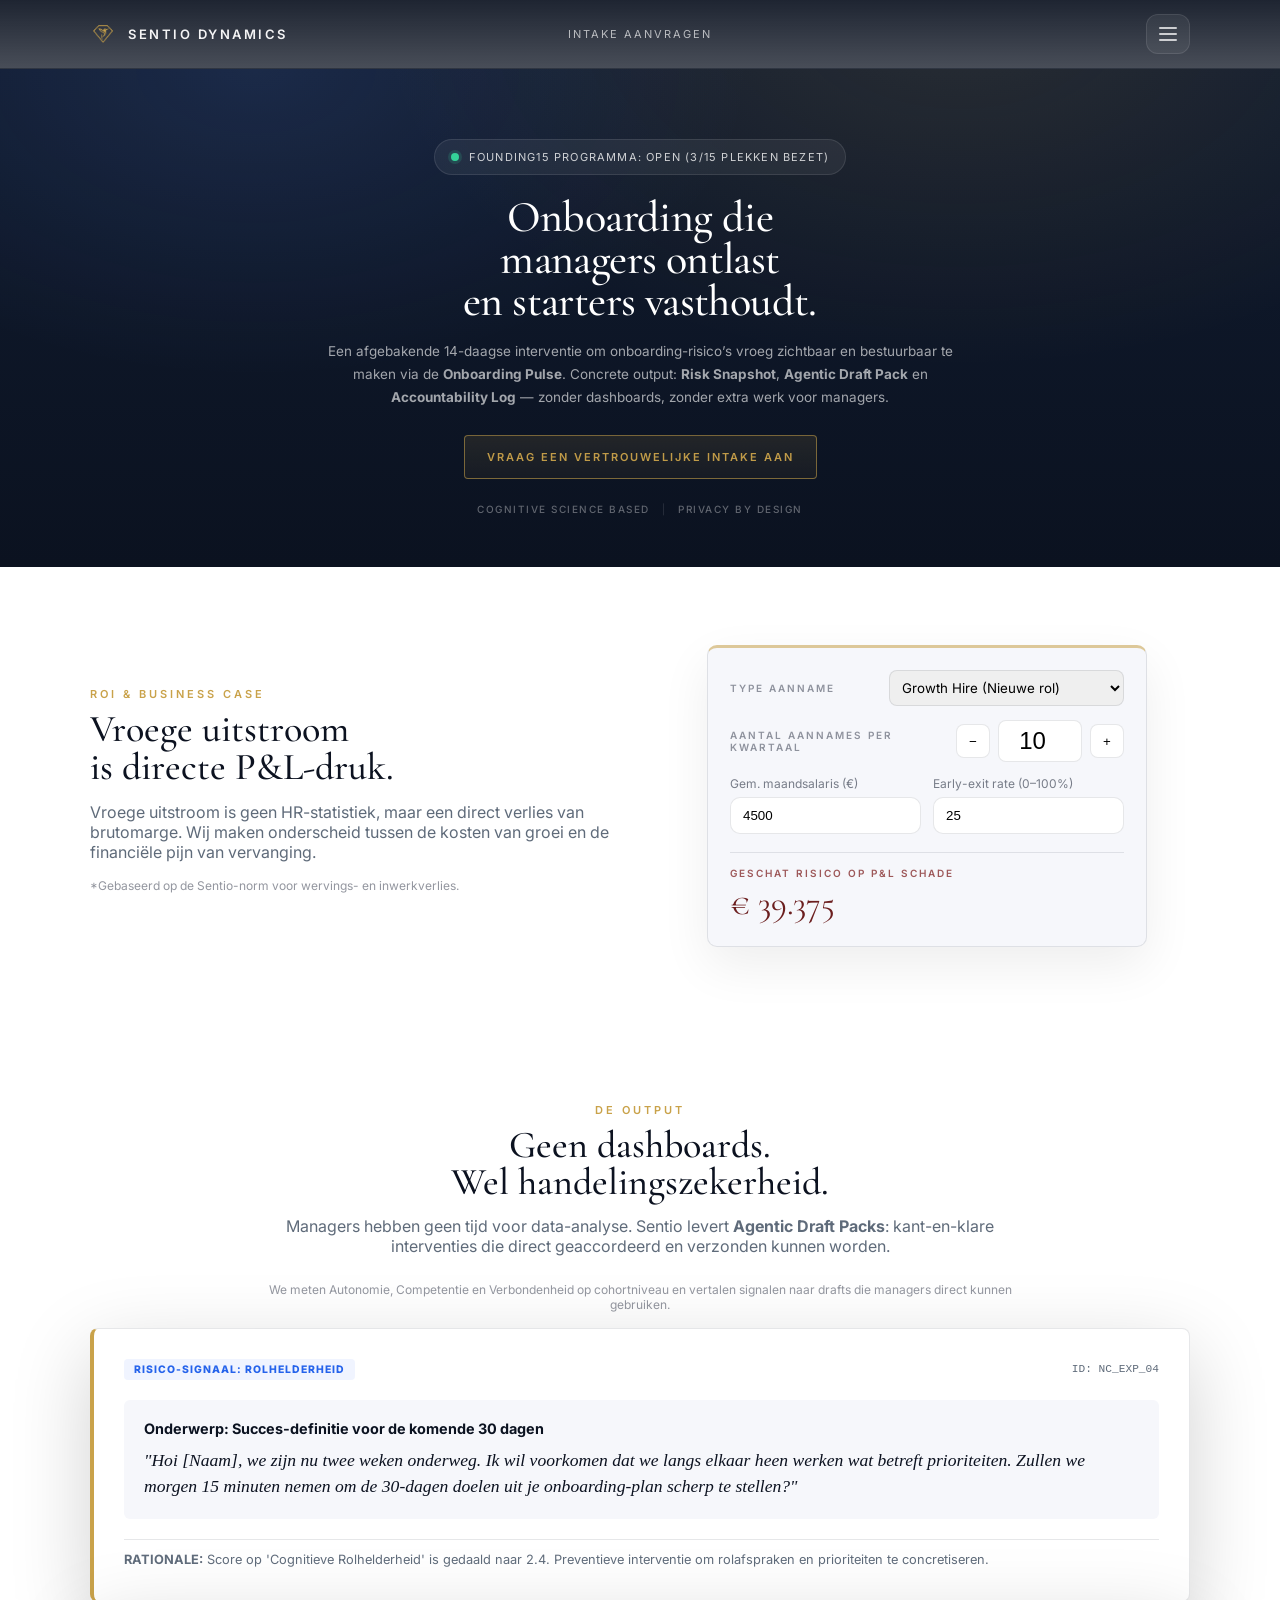
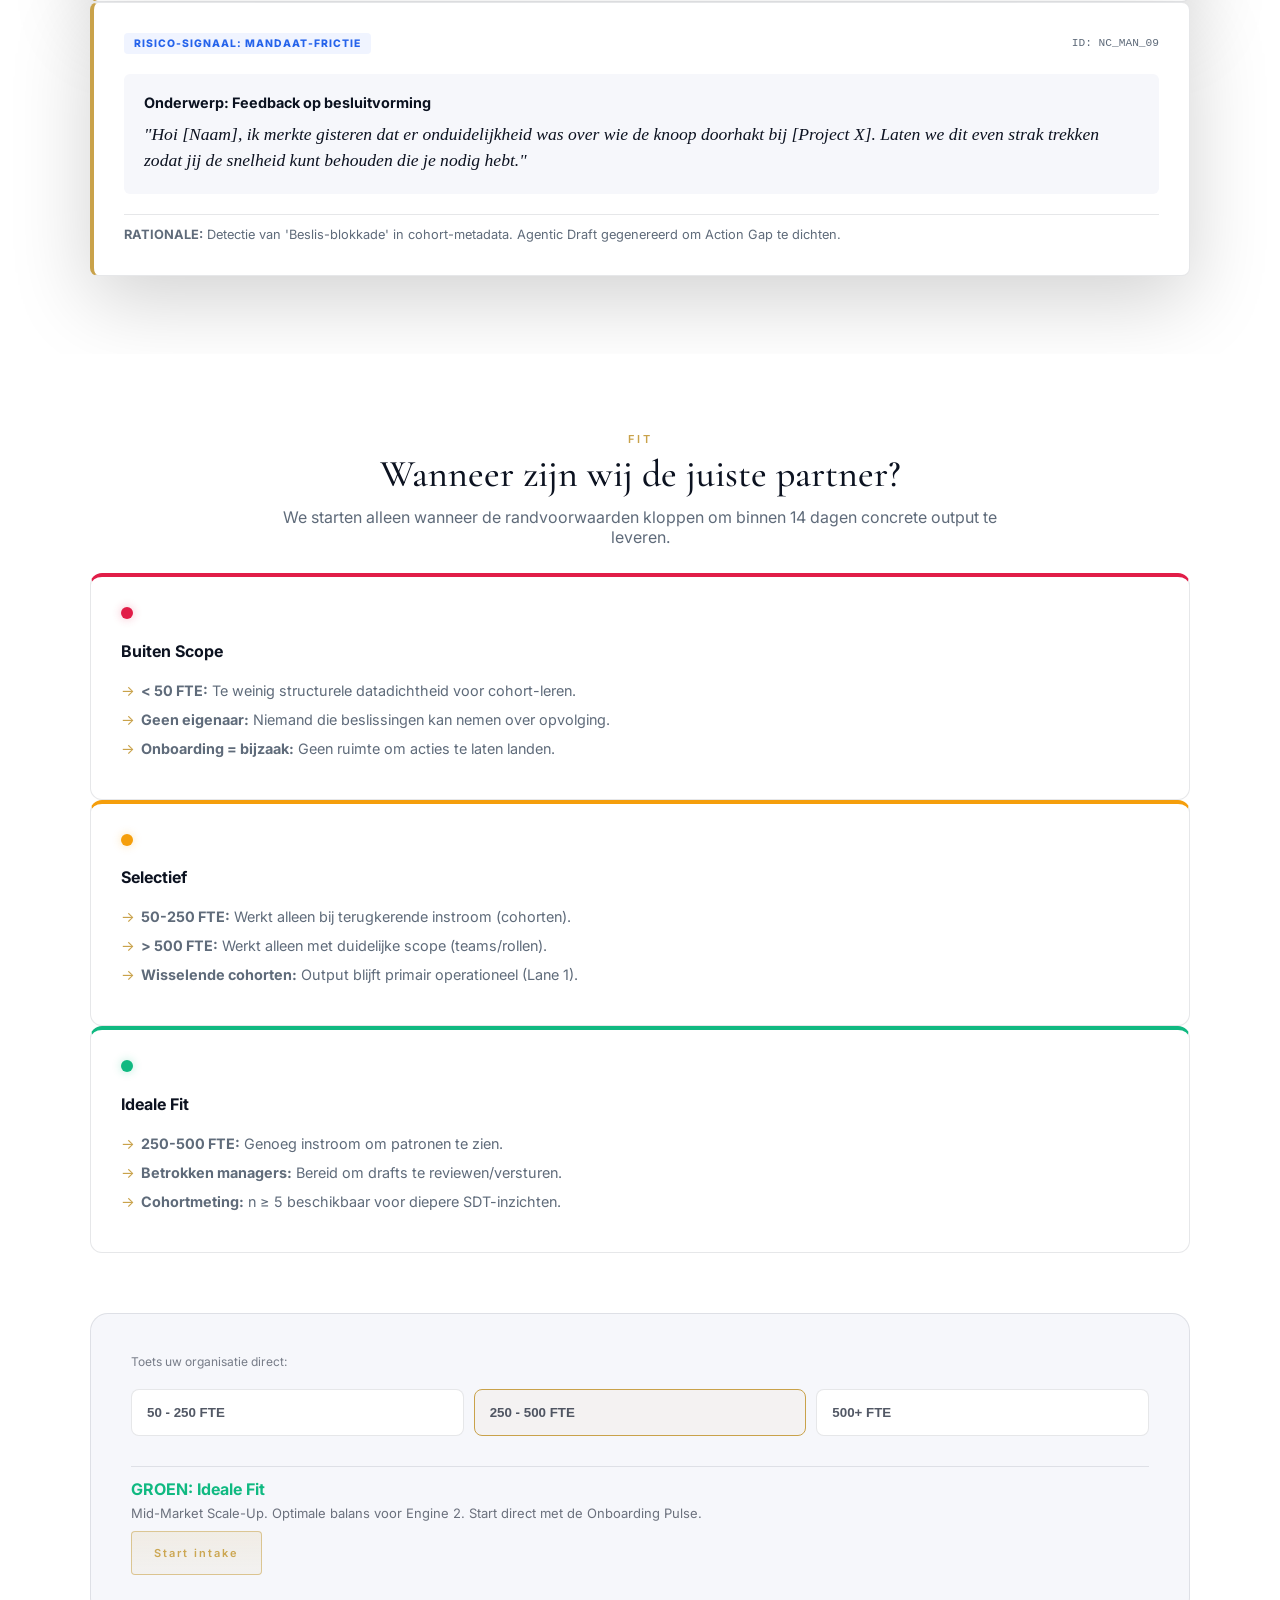
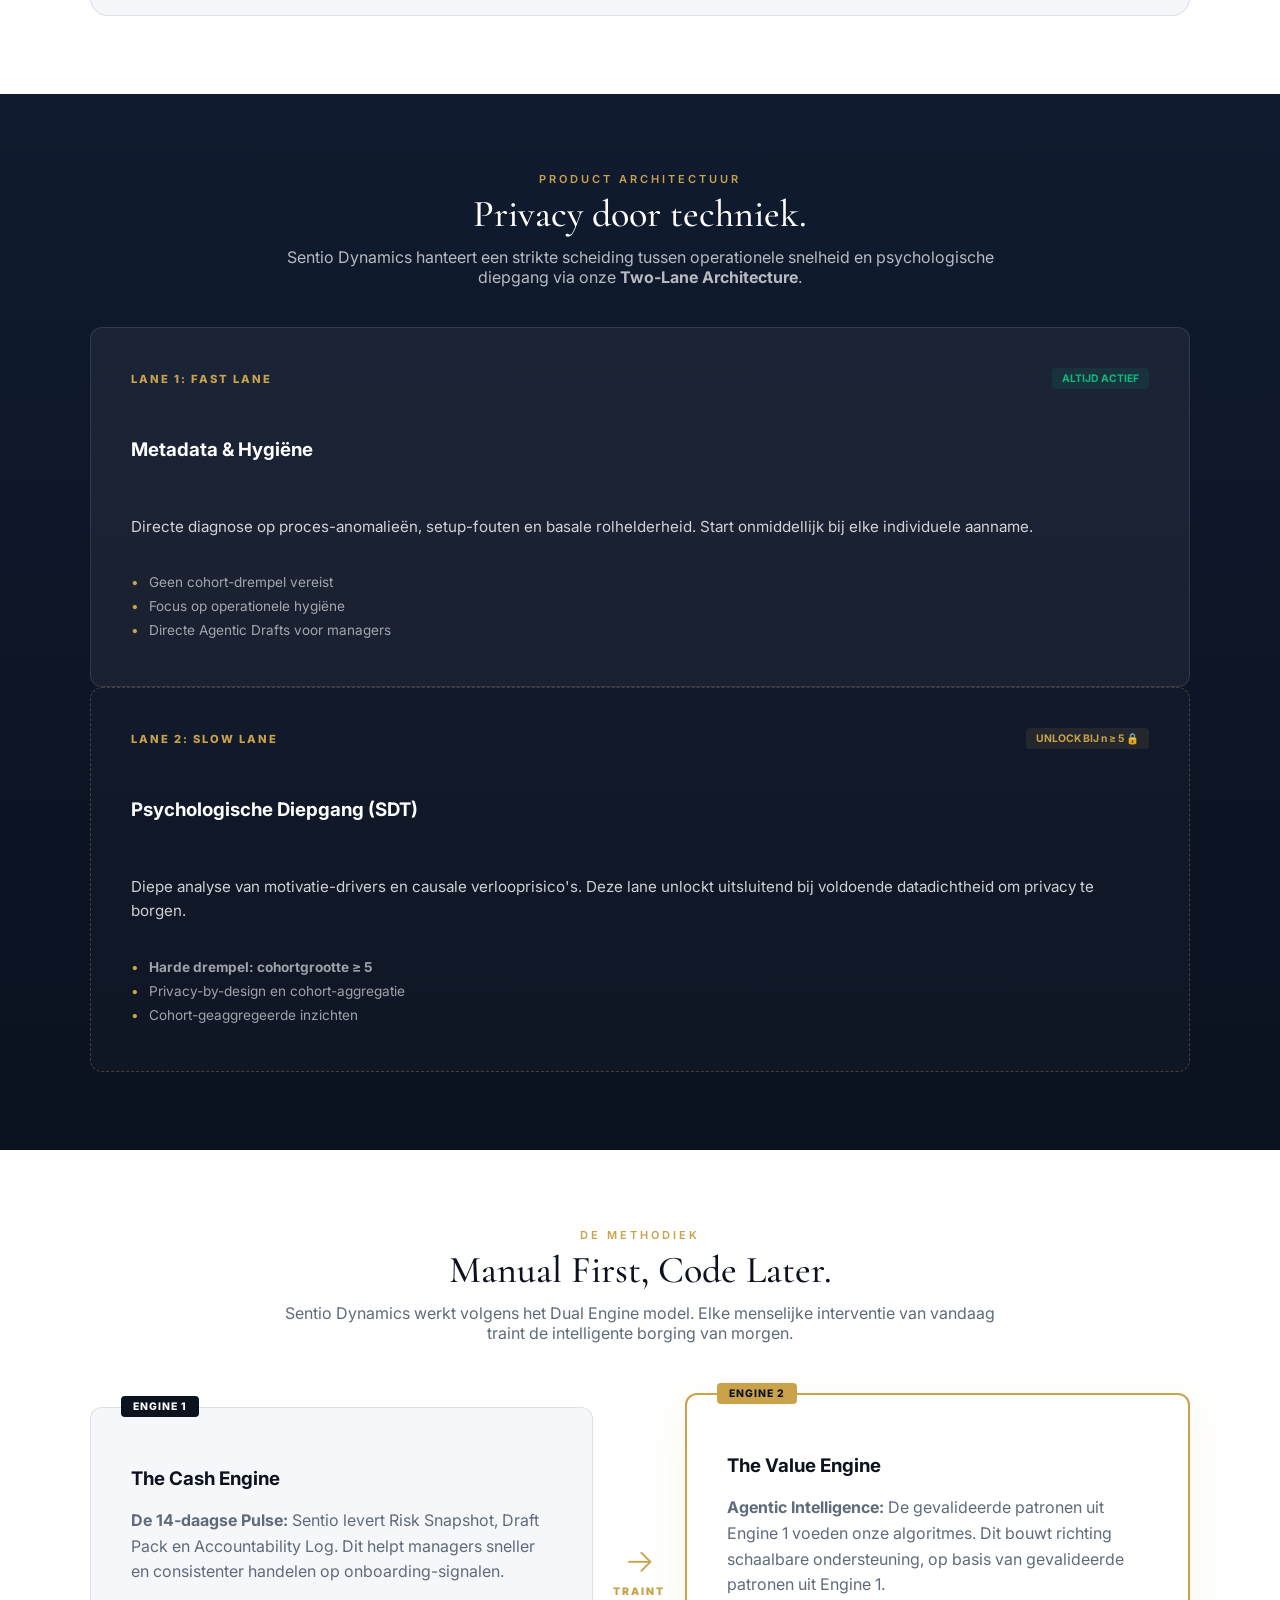
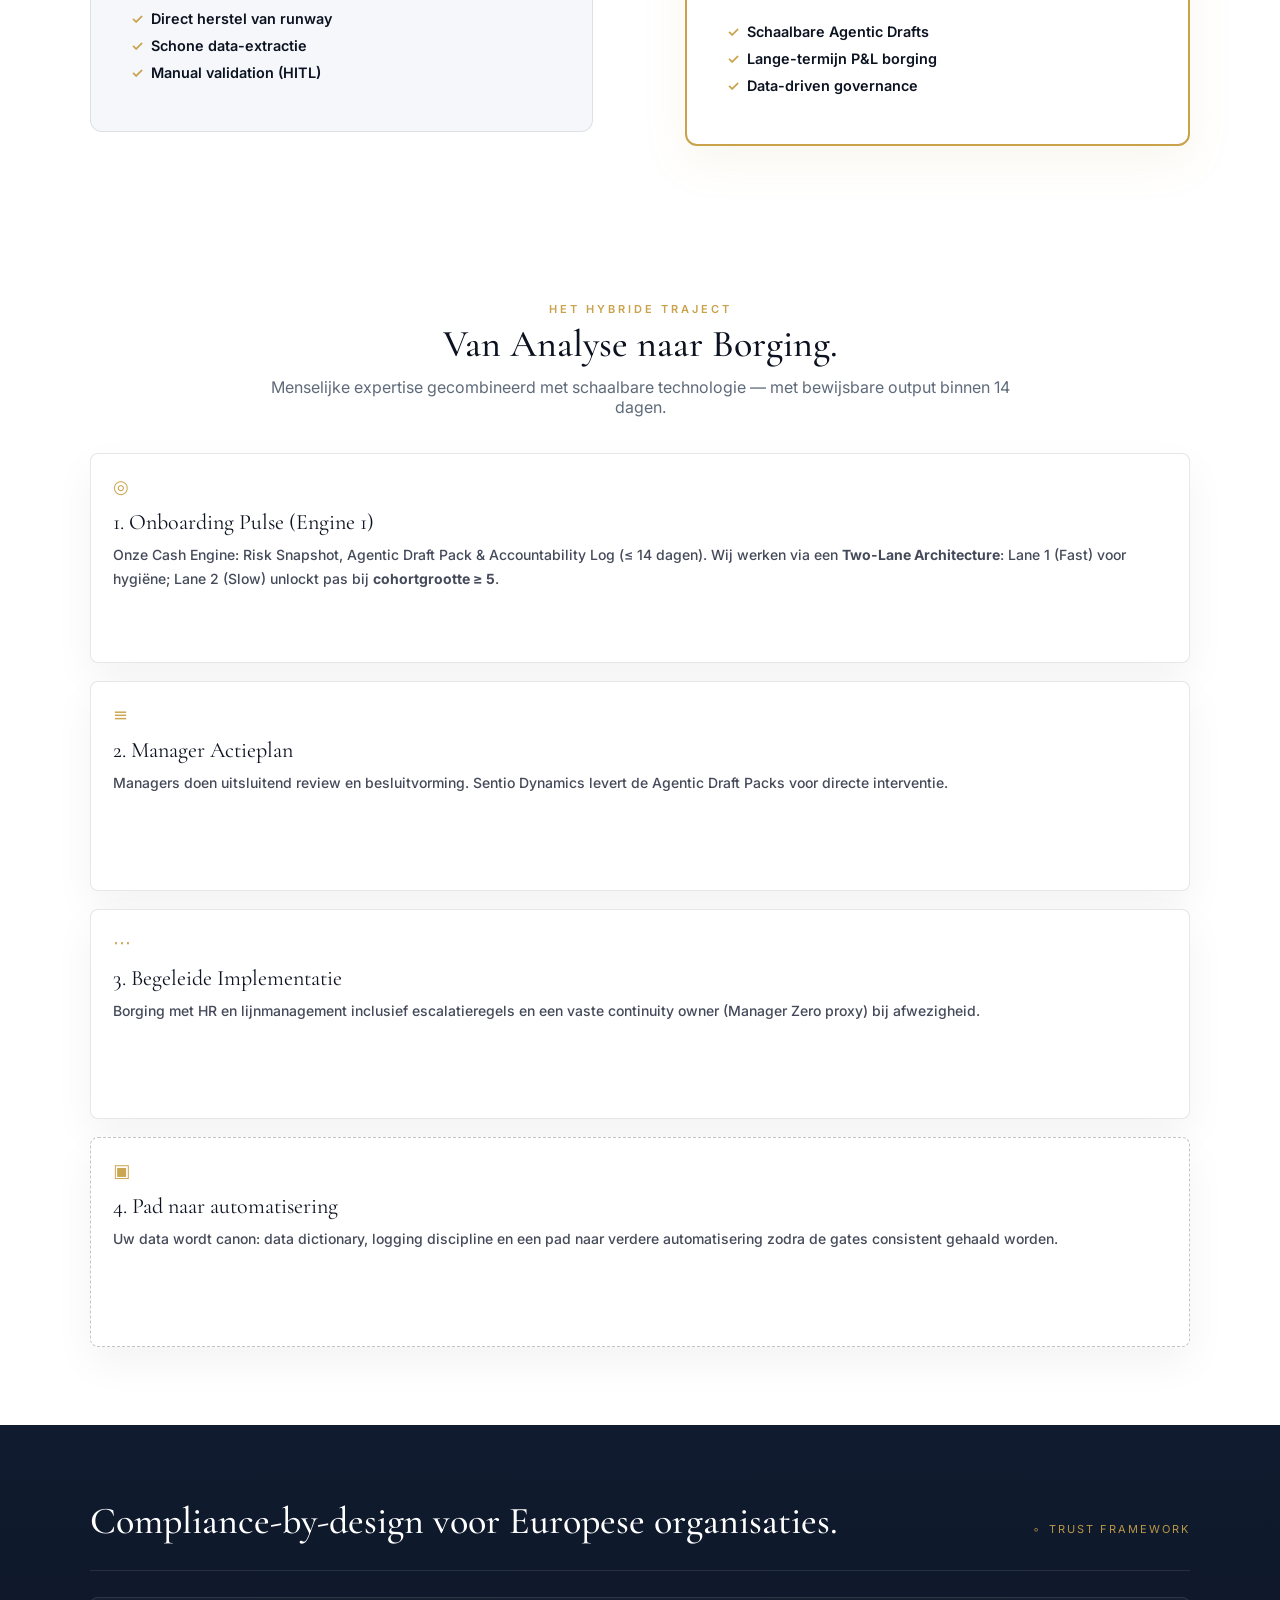
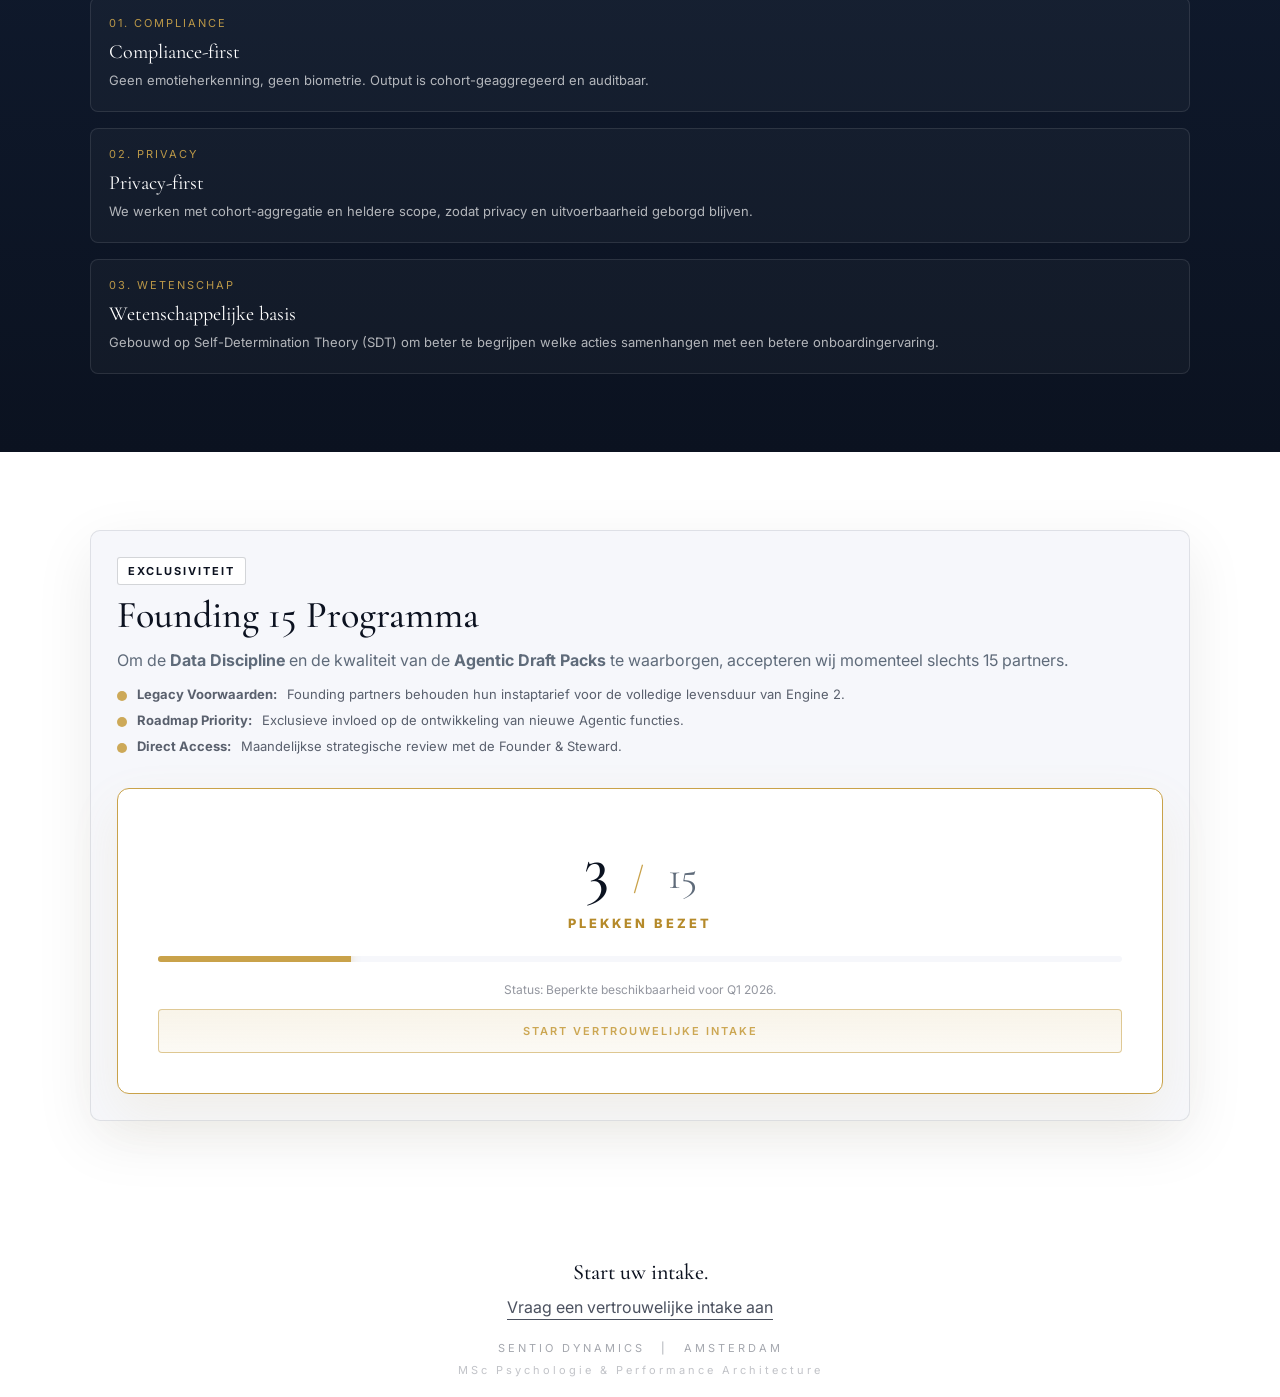
==== commit 26ed7d27: "Update index.html" ====
--- a/index.html
+++ b/index.html
@@ -20,7 +20,7 @@
   <header class="topbar">
   <div class="container topbar-inner">
     <a class="brand" href="#top" aria-label="Sentio Dynamics Home">
-      <img src="assets/logo.svg" class="brand-logo-img" alt="Sentio Dynamics">
+      <img src="assets/logo.png" class="brand-logo-img" alt="Sentio Dynamics">
       <span class="brand-name">SENTIO DYNAMICS</span>
     </a>
     <a class="topbar-link" href="#intake" data-cta="intake">INTAKE AANVRAGEN</a>
